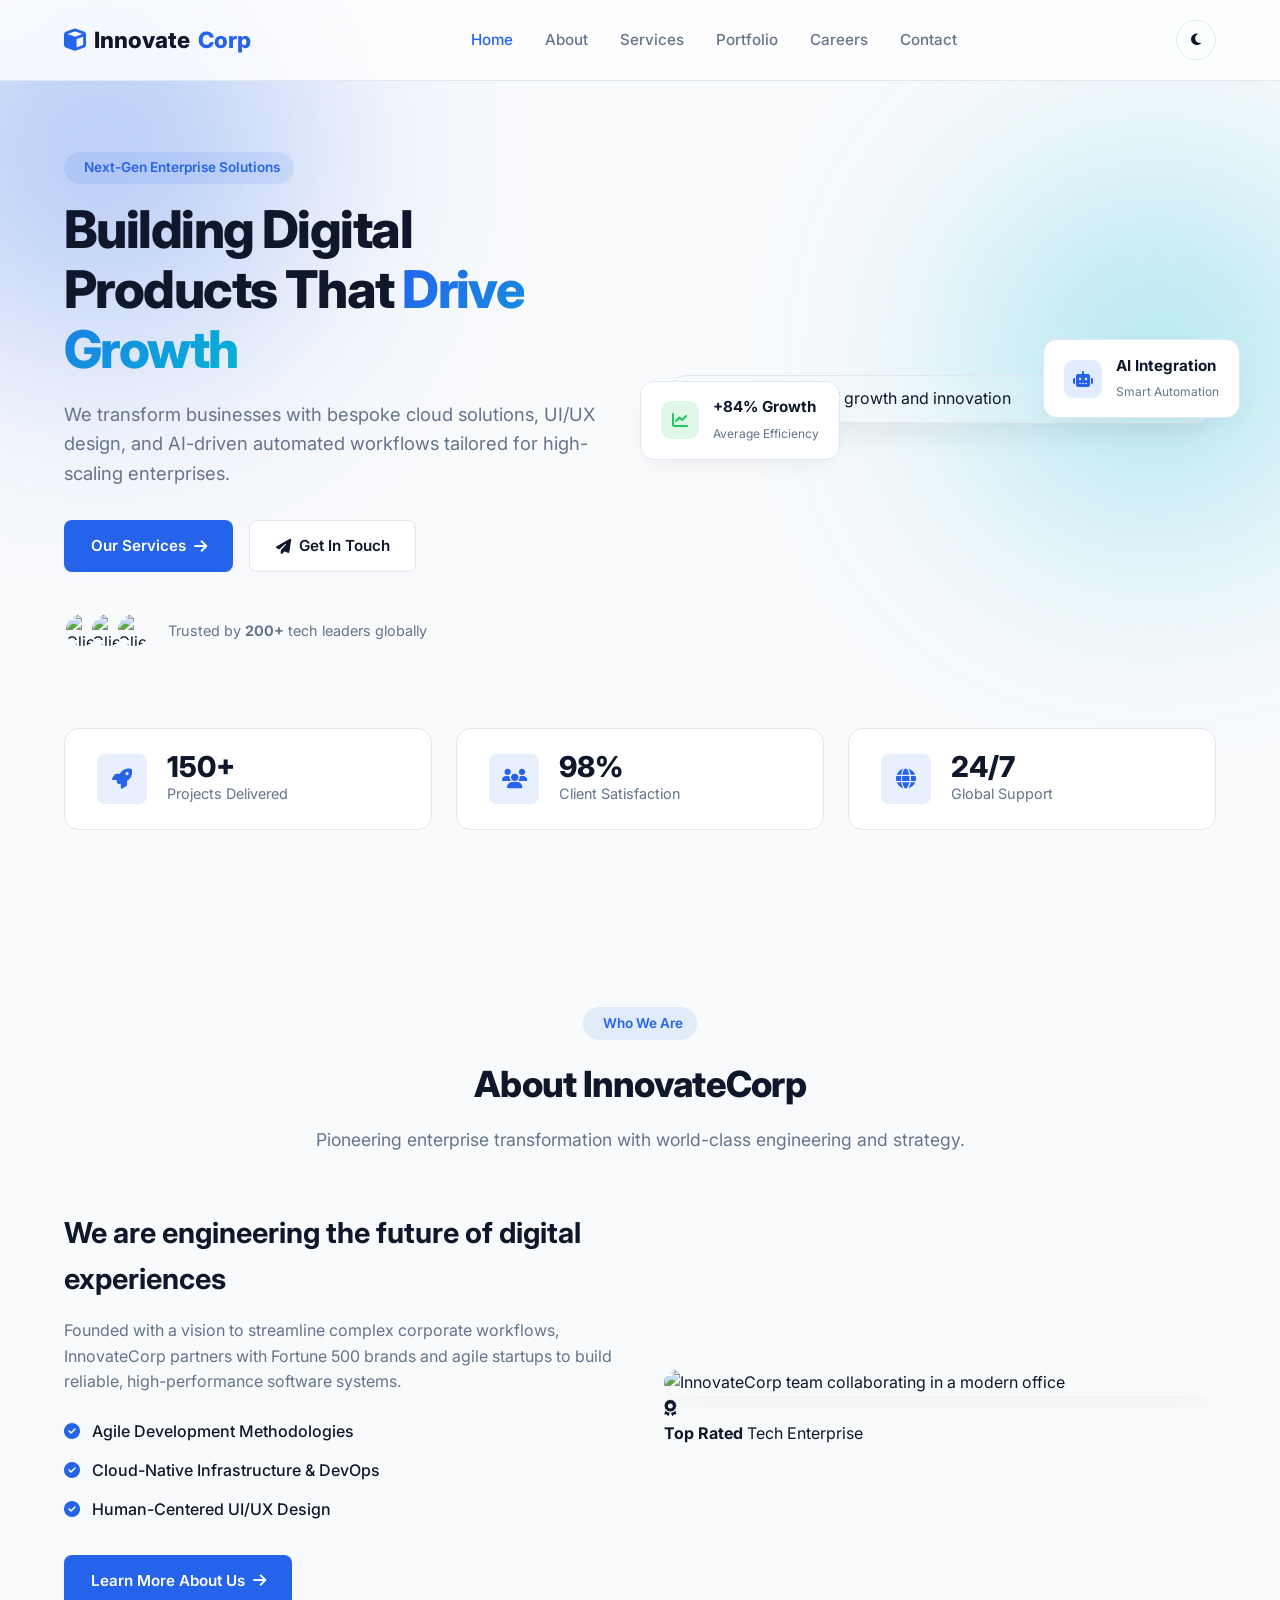
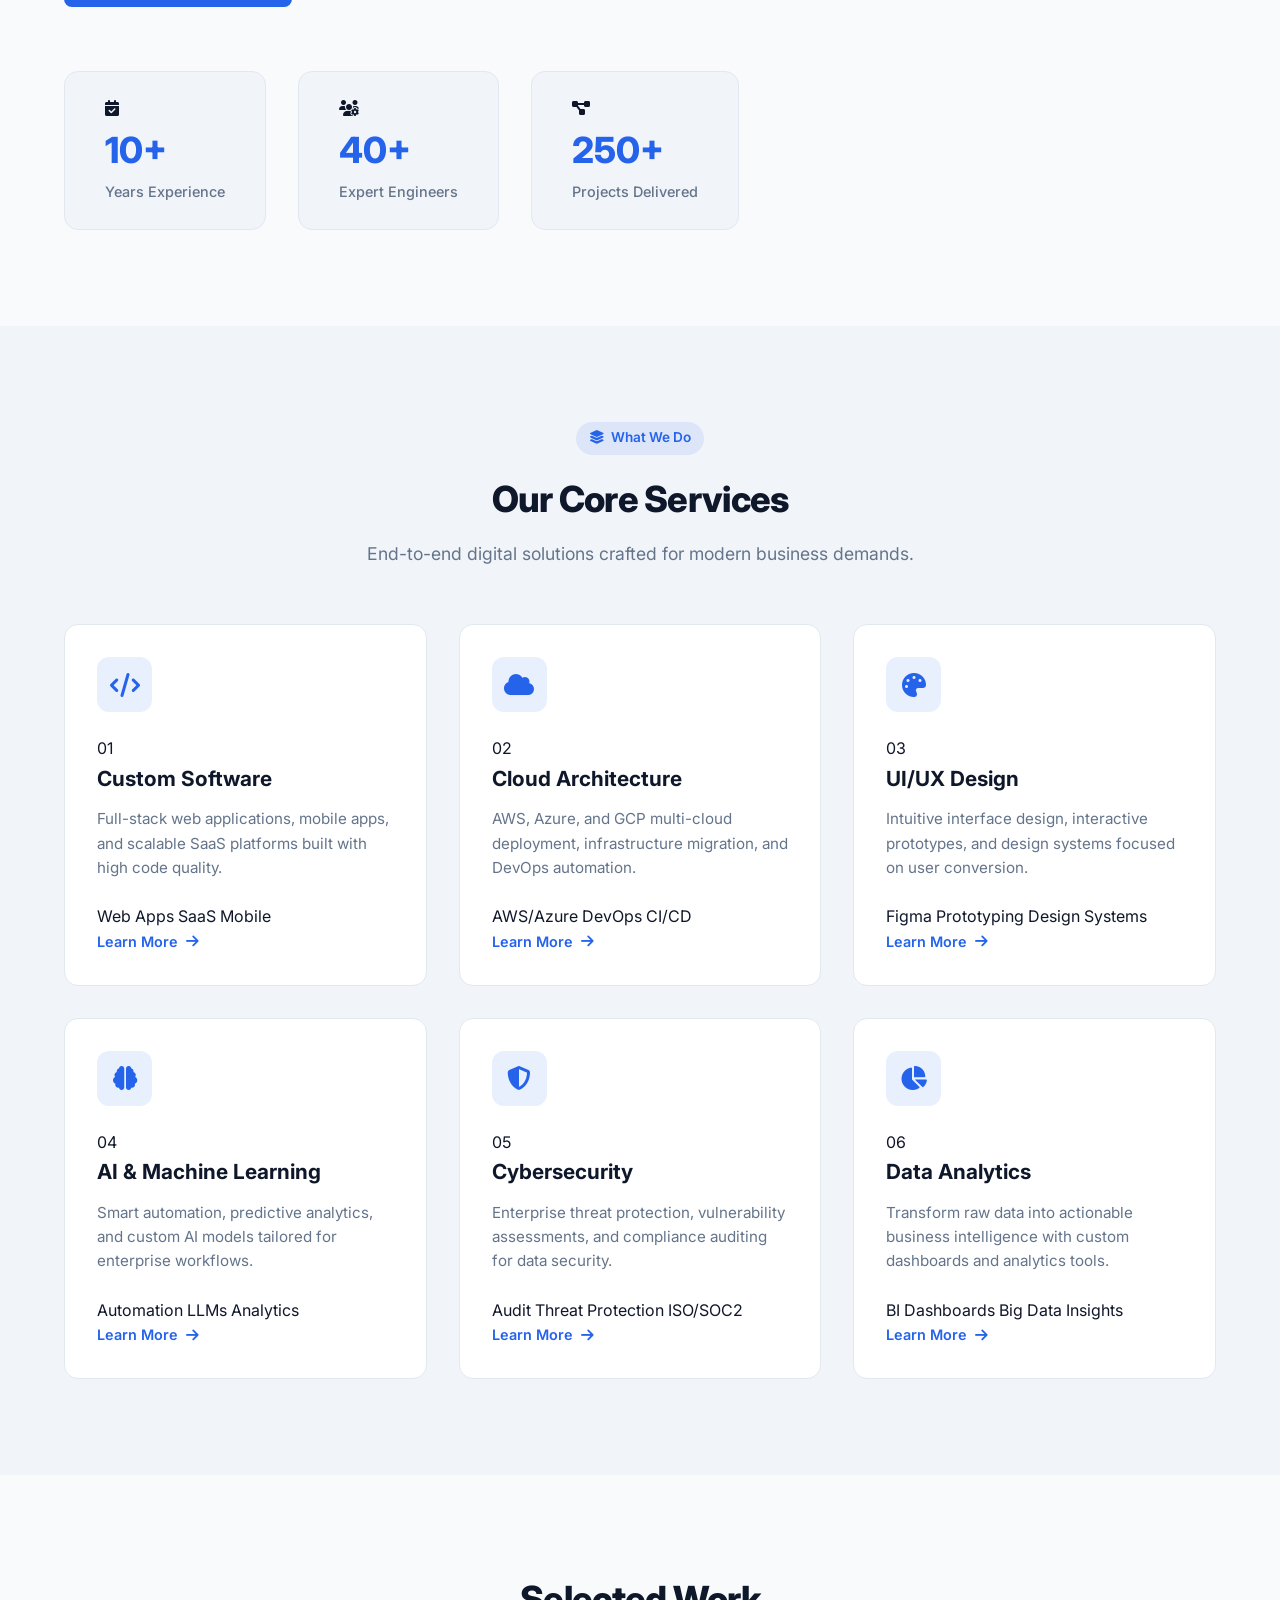
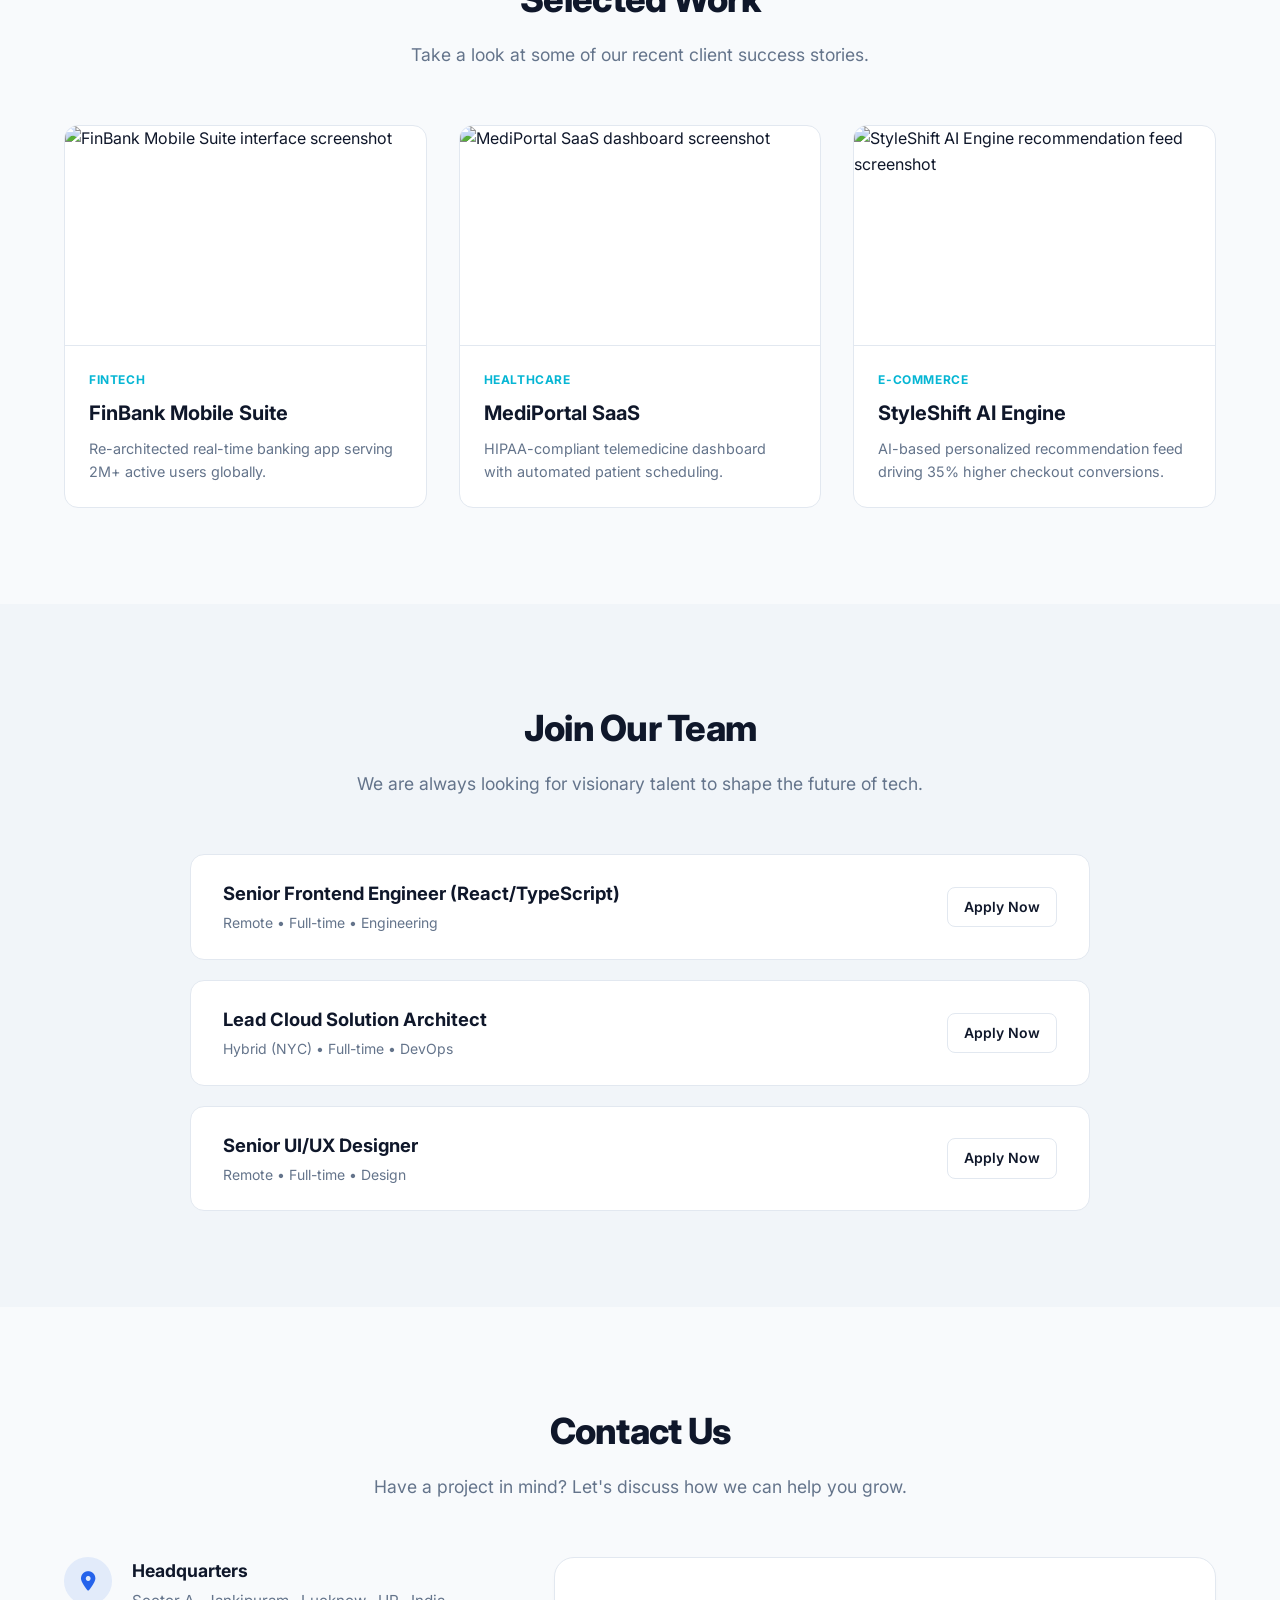
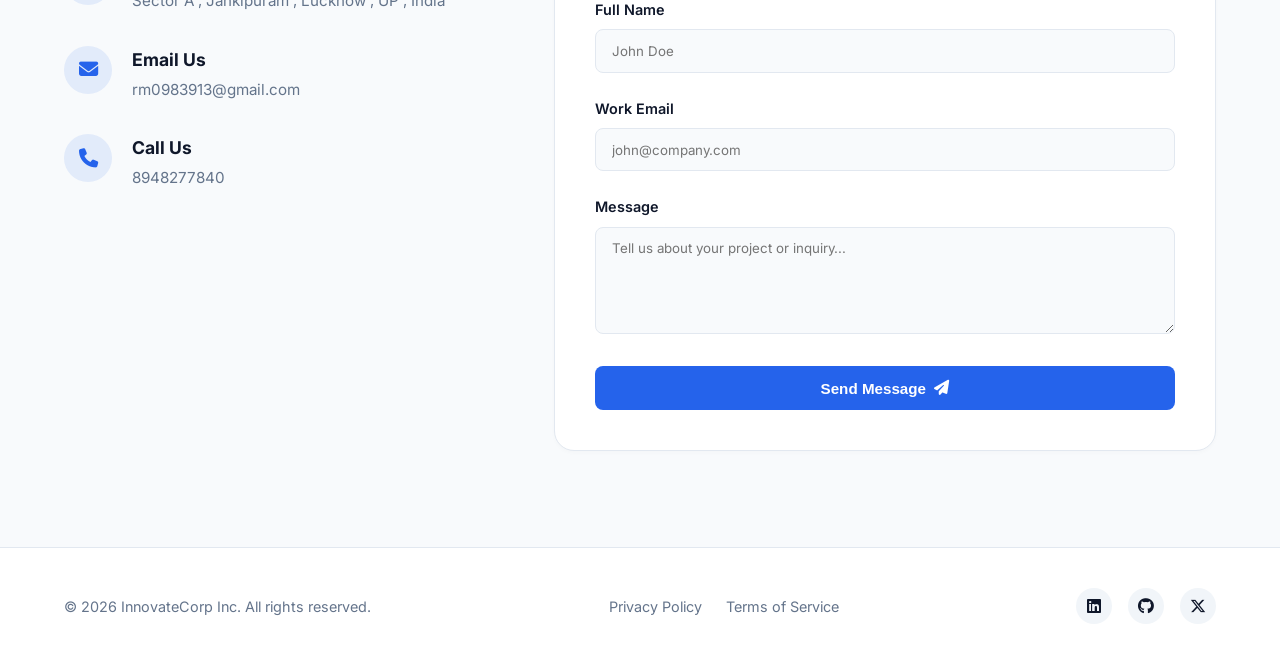
==== index.html @ ab4616d0 "Add files via upload" ====
<!DOCTYPE html>
<html lang="en" data-theme="light">
<head>
    <meta charset="UTF-8">
    <meta name="viewport" content="width=device-width, initial-scale=1.0">
    <meta name="description" content="InnovateCorp - Next-generation corporate solutions delivering cutting-edge software, design, and enterprise cloud solutions.">
    <meta name="keywords" content="Corporate Website, Software Solutions, Portfolio, Modern UI, Cloud Services">
    <meta name="author" content="InnovateCorp">
    <title>InnovateCorp | Next-Gen Enterprise Solutions</title>

    <!-- Google Fonts & FontAwesome -->
    <link rel="preconnect" href="https://fonts.googleapis.com">
    <link rel="preconnect" href="https://fonts.gstatic.com" crossorigin>
    <link href="https://fonts.googleapis.com/css2?family=Inter:wght@300;400;500;600;700;800&display=swap" rel="stylesheet">
    <link rel="stylesheet" href="https://cdnjs.cloudflare.com/ajax/libs/font-awesome/6.4.0/css/all.min.css">
    
    <link rel="stylesheet" href="styles.css">
</head>
<body>

    <!-- Header & Navigation -->
    <header class="navbar">
        <div class="container nav-container">
            <a href="#home" class="logo">
                <i class="fa-solid fa-cube logo-icon"></i> Innovate<span>Corp</span>
            </a>
            
            <nav class="nav-links" id="navLinks">
                <a href="#home" class="nav-link active">Home</a>
                <a href="#about" class="nav-link">About</a>
                <a href="#services" class="nav-link">Services</a>
                <a href="#portfolio" class="nav-link">Portfolio</a>
                <a href="#careers" class="nav-link">Careers</a>
                <a href="#contact" class="nav-link">Contact</a>
            </nav>

            <div class="nav-actions">
                <button class="theme-toggle" id="themeToggle" aria-label="Toggle theme">
                    <i class="fa-solid fa-moon"></i>
                </button>
                <button class="hamburger" id="hamburger" aria-label="Toggle navigation">
                    <i class="fa-solid fa-bars"></i>
                </button>
            </div>
        </div>
    </header>

    <main>
        <!-- Home / Hero Section -->
        <!-- Home / Hero Section -->
<section id="home" class="hero">
    <!-- Background Glow Elements -->
    <div class="hero-glow hero-glow-1"></div>
    <div class="hero-glow hero-glow-2"></div>

    <div class="container hero-container">
        <!-- Left Content Column -->
        <div class="hero-content fade-in">
            <div class="badge-wrapper">
                <span class="badge"><i class="fa-solid fa-sparkles"></i> Next-Gen Enterprise Solutions</span>
            </div>
            <h1>Building Digital Products That <span>Drive Growth</span></h1>
            <p>We transform businesses with bespoke cloud solutions, UI/UX design, and AI-driven automated workflows tailored for high-scaling enterprises.</p>
            
            <div class="hero-btns">
                <a href="#services" class="btn btn-primary">Our Services <i class="fa-solid fa-arrow-right"></i></a>
                <a href="#contact" class="btn btn-secondary"><i class="fa-solid fa-paper-plane"></i> Get In Touch</a>
            </div>

            <!-- Client Avatars Proof -->
            <div class="hero-trust-proof">
                <div class="avatar-group">
                    <img src="https://i.pravatar.cc/100?img=33" alt="Client Avatar">
                    <img src="https://i.pravatar.cc/100?img=12" alt="Client Avatar">
                    <img src="https://i.pravatar.cc/100?img=47" alt="Client Avatar">
                </div>
                <p>Trusted by <strong>200+</strong> tech leaders globally</p>
            </div>
        </div>

        <!-- Right Image Column with Floating Badges -->
        <div class="hero-image-container fade-in">
            <div class="hero-image-wrapper">
                <img src="https://img.magnific.com/free-photo/group-people-working-website-template_53876-25068.jpg?semt=ais_hybrid&w=740&q=80" alt="Digital illustration of growth and innovation" class="hero-main-image">
                
                <!-- Floating Badge 1 -->
                <div class="floating-card float-1">
                    <div class="floating-icon pulse-green">
                        <i class="fa-solid fa-chart-line"></i>
                    </div>
                    <div>
                        <strong>+84% Growth</strong>
                        <span>Average Efficiency</span>
                    </div>
                </div>

                <!-- Floating Badge 2 -->
                <div class="floating-card float-2">
                    <div class="floating-icon icon-blue">
                        <i class="fa-solid fa-robot"></i>
                    </div>
                    <div>
                        <strong>AI Integration</strong>
                        <span>Smart Automation</span>
                    </div>
                </div>
            </div>
        </div>

        <!-- Bottom Stats Grid -->
        <div class="hero-card-grid fade-in">
            <div class="hero-stat-card">
                <div class="stat-icon-wrapper">
                    <i class="fa-solid fa-rocket card-icon"></i>
                </div>
                <div>
                    <h3>150+</h3>
                    <p>Projects Delivered</p>
                </div>
            </div>
            <div class="hero-stat-card">
                <div class="stat-icon-wrapper">
                    <i class="fa-solid fa-users card-icon"></i>
                </div>
                <div>
                    <h3>98%</h3>
                    <p>Client Satisfaction</p>
                </div>
            </div>
            <div class="hero-stat-card">
                <div class="stat-icon-wrapper">
                    <i class="fa-solid fa-globe card-icon"></i>
                </div>
                <div>
                    <h3>24/7</h3>
                    <p>Global Support</p>
                </div>
            </div>
        </div>
    </div>
</section>

        <!-- About Section -->
<section id="about" class="about section-padding">
    <div class="container">
        <div class="section-title fade-in-up">
            <span class="badge"><i class="fa-solid fa-sparkles"></i> Who We Are</span>
            <h2>About InnovateCorp</h2>
            <p>Pioneering enterprise transformation with world-class engineering and strategy.</p>
        </div>
        
        <div class="about-grid">
            <!-- Left Text Content -->
            <div class="about-text">
                <h3>We are engineering the future of digital experiences</h3>
                <p>Founded with a vision to streamline complex corporate workflows, InnovateCorp partners with Fortune 500 brands and agile startups to build reliable, high-performance software systems.</p>
                
                <ul class="about-features">
                    <li>
                        <div class="feature-icon"><i class="fa-solid fa-circle-check"></i></div>
                        <span>Agile Development Methodologies</span>
                    </li>
                    <li>
                        <div class="feature-icon"><i class="fa-solid fa-circle-check"></i></div>
                        <span>Cloud-Native Infrastructure & DevOps</span>
                    </li>
                    <li>
                        <div class="feature-icon"><i class="fa-solid fa-circle-check"></i></div>
                        <span>Human-Centered UI/UX Design</span>
                    </li>
                </ul>

                <a href="#contact" class="btn btn-primary about-cta">Learn More About Us <i class="fa-solid fa-arrow-right"></i></a>
            </div>

            <!-- Right Visual Image Wrapper -->
            <div class="about-image-wrapper">
                <div class="about-img-frame">
                    <img src="https://images.stockcake.com/public/3/d/c/3dc13573-bfa9-4a6c-abf3-a90b62d71df4/tech-team-working-stockcake.jpg" alt="InnovateCorp team collaborating in a modern office" class="about-team-image">
                </div>
                
                <!-- Floating Experience Card Animation -->
                <div class="floating-badge pulse-anim">
                    <div class="badge-icon"><i class="fa-solid fa-award"></i></div>
                    <div class="badge-text">
                        <strong>Top Rated</strong>
                        <span>Tech Enterprise</span>
                    </div>
                </div>
            </div>

            <!-- Animated Stats Grid -->
            <div class="about-stats-grid">
                <div class="stat-box hover-lift">
                    <div class="stat-icon"><i class="fa-solid fa-calendar-check"></i></div>
                    <div class="stat-info">
                        <span class="stat-number">10+</span>
                        <span class="stat-label">Years Experience</span>
                    </div>
                </div>

                <div class="stat-box hover-lift">
                    <div class="stat-icon"><i class="fa-solid fa-users-gear"></i></div>
                    <div class="stat-info">
                        <span class="stat-number">40+</span>
                        <span class="stat-label">Expert Engineers</span>
                    </div>
                </div>

                <div class="stat-box hover-lift">
                    <div class="stat-icon"><i class="fa-solid fa-diagram-project"></i></div>
                    <div class="stat-info">
                        <span class="stat-number">250+</span>
                        <span class="stat-label">Projects Delivered</span>
                    </div>
                </div>
            </div>
        </div>
    </div>
</section>
        </section>

      <!-- Services Section -->
<section id="services" class="services section-padding alt-bg">
    <div class="container">
        <div class="section-title">
            <span class="badge"><i class="fa-solid fa-layer-group"></i> What We Do</span>
            <h2>Our Core Services</h2>
            <p>End-to-end digital solutions crafted for modern business demands.</p>
        </div>
        
        <div class="grid grid-3">
            <!-- Service 1 -->
            <div class="card service-card">
                <div class="service-card-top">
                    <div class="service-icon-wrapper">
                        <i class="fa-solid fa-code service-icon"></i>
                    </div>
                    <span class="service-number">01</span>
                </div>
                <h3>Custom Software</h3>
                <p>Full-stack web applications, mobile apps, and scalable SaaS platforms built with high code quality.</p>
                <div class="service-tags">
                    <span>Web Apps</span>
                    <span>SaaS</span>
                    <span>Mobile</span>
                </div>
                <a href="#contact" class="service-link">Learn More <i class="fa-solid fa-arrow-right"></i></a>
            </div>

            <!-- Service 2 -->
            <div class="card service-card">
                <div class="service-card-top">
                    <div class="service-icon-wrapper">
                        <i class="fa-solid fa-cloud service-icon"></i>
                    </div>
                    <span class="service-number">02</span>
                </div>
                <h3>Cloud Architecture</h3>
                <p>AWS, Azure, and GCP multi-cloud deployment, infrastructure migration, and DevOps automation.</p>
                <div class="service-tags">
                    <span>AWS/Azure</span>
                    <span>DevOps</span>
                    <span>CI/CD</span>
                </div>
                <a href="#contact" class="service-link">Learn More <i class="fa-solid fa-arrow-right"></i></a>
            </div>

            <!-- Service 3 -->
            <div class="card service-card">
                <div class="service-card-top">
                    <div class="service-icon-wrapper">
                        <i class="fa-solid fa-palette service-icon"></i>
                    </div>
                    <span class="service-number">03</span>
                </div>
                <h3>UI/UX Design</h3>
                <p>Intuitive interface design, interactive prototypes, and design systems focused on user conversion.</p>
                <div class="service-tags">
                    <span>Figma</span>
                    <span>Prototyping</span>
                    <span>Design Systems</span>
                </div>
                <a href="#contact" class="service-link">Learn More <i class="fa-solid fa-arrow-right"></i></a>
            </div>

            <!-- Service 4 -->
            <div class="card service-card">
                <div class="service-card-top">
                    <div class="service-icon-wrapper">
                        <i class="fa-solid fa-brain service-icon"></i>
                    </div>
                    <span class="service-number">04</span>
                </div>
                <h3>AI & Machine Learning</h3>
                <p>Smart automation, predictive analytics, and custom AI models tailored for enterprise workflows.</p>
                <div class="service-tags">
                    <span>Automation</span>
                    <span>LLMs</span>
                    <span>Analytics</span>
                </div>
                <a href="#contact" class="service-link">Learn More <i class="fa-solid fa-arrow-right"></i></a>
            </div>

            <!-- Service 5 -->
            <div class="card service-card">
                <div class="service-card-top">
                    <div class="service-icon-wrapper">
                        <i class="fa-solid fa-shield-halved service-icon"></i>
                    </div>
                    <span class="service-number">05</span>
                </div>
                <h3>Cybersecurity</h3>
                <p>Enterprise threat protection, vulnerability assessments, and compliance auditing for data security.</p>
                <div class="service-tags">
                    <span>Audit</span>
                    <span>Threat Protection</span>
                    <span>ISO/SOC2</span>
                </div>
                <a href="#contact" class="service-link">Learn More <i class="fa-solid fa-arrow-right"></i></a>
            </div>

            <!-- Service 6 -->
            <div class="card service-card">
                <div class="service-card-top">
                    <div class="service-icon-wrapper">
                        <i class="fa-solid fa-chart-pie service-icon"></i>
                    </div>
                    <span class="service-number">06</span>
                </div>
                <h3>Data Analytics</h3>
                <p>Transform raw data into actionable business intelligence with custom dashboards and analytics tools.</p>
                <div class="service-tags">
                    <span>BI Dashboards</span>
                    <span>Big Data</span>
                    <span>Insights</span>
                </div>
                <a href="#contact" class="service-link">Learn More <i class="fa-solid fa-arrow-right"></i></a>
            </div>
        </div>
    </div>
</section>
        <!-- Portfolio Section -->
        <section id="portfolio" class="portfolio section-padding">
            <div class="container">
                <div class="section-title">
                    <h2>Selected Work</h2>
                    <p>Take a look at some of our recent client success stories.</p>
                </div>
                <div class="grid grid-3">
                    <div class="card portfolio-card">
                        <!-- ADDED: Portfolio project image -->
                        <img src="https://images.ui8.net/uploads/row-single_1698398981650.jpg" alt="FinBank Mobile Suite interface screenshot" class="portfolio-image">
                        <div class="portfolio-tag">Fintech</div>
                        <h3>FinBank Mobile Suite</h3>
                        <p>Re-architected real-time banking app serving 2M+ active users globally.</p>
                    </div>

                    <div class="card portfolio-card">
                        <!-- ADDED: Portfolio project image -->
                        <img src="https://tailadmin.com/_next/image?url=https%3A%2F%2Fcdn.sanity.io%2Fimages%2Fhkc8ojqt%2Fproduction%2F517c7e169b2004c180bdd2be196c76e23a372bf5-1920x1080.png%3Ffit%3Dmax%26auto%3Dformat&w=3840&q=75" alt="MediPortal SaaS dashboard screenshot" class="portfolio-image">
                        <div class="portfolio-tag">Healthcare</div>
                        <h3>MediPortal SaaS</h3>
                        <p>HIPAA-compliant telemedicine dashboard with automated patient scheduling.</p>
                    </div>

                    <div class="card portfolio-card">
                        <!-- ADDED: Portfolio project image -->
                        <img src="https://encrypted-tbn0.gstatic.com/images?q=tbn:ANd9GcSZScv9dgsmCRnULsBtJNWe0FTuxKz6HNwvLb4nR-hiiDdM_o4y3oCOM_k7&s=10" alt="StyleShift AI Engine recommendation feed screenshot" class="portfolio-image">
                        <div class="portfolio-tag">E-Commerce</div>
                        <h3>StyleShift AI Engine</h3>
                        <p>AI-based personalized recommendation feed driving 35% higher checkout conversions.</p>
                    </div>
                </div>
            </div>
        </section>

        <!-- Careers Section -->
        <section id="careers" class="careers section-padding alt-bg">
            <div class="container">
                <div class="section-title">
                    <h2>Join Our Team</h2>
                    <p>We are always looking for visionary talent to shape the future of tech.</p>
                </div>
                <div class="job-list">
                    <div class="job-card">
                        <div>
                            <h3>Senior Frontend Engineer (React/TypeScript)</h3>
                            <p class="job-meta">Remote • Full-time • Engineering</p>
                        </div>
                        <a href="#contact" class="btn btn-secondary btn-sm">Apply Now</a>
                    </div>
                    <div class="job-card">
                        <div>
                            <h3>Lead Cloud Solution Architect</h3>
                            <p class="job-meta">Hybrid (NYC) • Full-time • DevOps</p>
                        </div>
                        <a href="#contact" class="btn btn-secondary btn-sm">Apply Now</a>
                    </div>
                    <div class="job-card">
                        <div>
                            <h3>Senior UI/UX Designer</h3>
                            <p class="job-meta">Remote • Full-time • Design</p>
                        </div>
                        <a href="#contact" class="btn btn-secondary btn-sm">Apply Now</a>
                    </div>
                </div>
            </div>
        </section>

        <!-- Contact Section -->
        <section id="contact" class="contact section-padding">
            <div class="container">
                <div class="section-title">
                    <h2>Contact Us</h2>
                    <p>Have a project in mind? Let's discuss how we can help you grow.</p>
                </div>
                <div class="contact-grid">
                    <div class="contact-info">
                        <div class="info-item">
                            <i class="fa-solid fa-location-dot info-icon"></i>
                            <div>
                                <h4>Headquarters</h4>
                                <p>Sector A , Jankipuram , Lucknow , UP , India</p>
                            </div>
                        </div>
                        <div class="info-item">
                            <i class="fa-solid fa-envelope info-icon"></i>
                            <div>
                                <h4>Email Us</h4>
                                <p>rm0983913@gmail.com</p>
                            </div>
                        </div>
                        <div class="info-item">
                            <i class="fa-solid fa-phone info-icon"></i>
                            <div>
                                <h4>Call Us</h4>
                                <p>8948277840</p>
                            </div>
                        </div>
                    </div>

                    <form class="contact-form" id="contactForm">
                        <div class="form-group">
                            <label for="name">Full Name</label>
                            <input type="text" id="name" required placeholder="John Doe">
                        </div>
                        <div class="form-group">
                            <label for="email">Work Email</label>
                            <input type="email" id="email" required placeholder="john@company.com">
                        </div>
                        <div class="form-group">
                            <label for="message">Message</label>
                            <textarea id="message" rows="5" required placeholder="Tell us about your project or inquiry..."></textarea>
                        </div>
                        <button type="submit" class="btn btn-primary full-width">Send Message <i class="fa-solid fa-paper-plane"></i></button>
                        <div class="form-status" id="formStatus"></div>
                    </form>
                </div>
            </div>
        </section>
    </main>

    <!-- Footer -->
    <footer class="footer">
        <div class="container footer-content">
            <p>&copy; 2026 InnovateCorp Inc. All rights reserved.</p>
            <div class="footer-links">
                <a href="#">Privacy Policy</a>
                <a href="#">Terms of Service</a>
            </div>
            <div class="social-links">
                <a href="#" aria-label="LinkedIn"><i class="fa-brands fa-linkedin"></i></a>
                <a href="#" aria-label="GitHub"><i class="fa-brands fa-github"></i></a>
                <a href="#" aria-label="Twitter"><i class="fa-brands fa-x-twitter"></i></a>
            </div>
        </div>
    </footer>

    <script src="script.js"></script>
</body>
</html>
---- styles.css ----
/* ==========================================================================
   1. GLOBAL VARIABLES & THEMING
   ========================================================================== */
:root {
    /* Color Palette (Light Theme) */
    --primary-color: #2563eb;
    --primary-hover: #1d4ed8;
    --accent-color: #06b6d4;
    --bg-primary: #f8fafc;
    --bg-secondary: #ffffff;
    --bg-card: #ffffff;
    --text-main: #0f172a;
    --text-muted: #64748b;
    --border-color: #e2e8f0;
    --alt-bg-color: #f1f5f9;

    /* Design System Tokens */
    --radius-sm: 8px;
    --radius-md: 14px;
    --radius-lg: 20px;
    --shadow-sm: 0 2px 4px rgba(0,0,0,0.02);
    --shadow-md: 0 10px 25px -5px rgba(0, 0, 0, 0.05);
    --shadow-lg: 0 20px 30px -10px rgba(0, 0, 0, 0.08);
    --transition: all 0.3s cubic-bezier(0.4, 0, 0.2, 1);
    --container-max: 1200px;
}

/* Dark Theme Variables Override */
[data-theme="dark"] {
    --bg-primary: #0b0f19;
    --bg-secondary: #111827;
    --bg-card: #1f2937;
    --text-main: #f9fafb;
    --text-muted: #9ca3af;
    --border-color: #374151;
    --alt-bg-color: #111827;
}

/* ==========================================================================
   2. RESET & BASE STYLES
   ========================================================================== */
* {
    margin: 0;
    padding: 0;
    box-sizing: border-box;
}

html {
    scroll-behavior: smooth;
    font-size: 16px;
}

body {
    font-family: 'Inter', system-ui, -apple-system, sans-serif;
    background-color: var(--bg-primary);
    color: var(--text-main);
    line-height: 1.6;
    transition: background-color 0.3s ease, color 0.3s ease;
}

a {
    text-decoration: none;
    color: inherit;
}

ul {
    list-style: none;
}

img {
    max-width: 100%;
    height: auto;
    display: block;
}

.container {
    width: 90%;
    max-width: var(--container-max);
    margin: 0 auto;
}

.section-padding {
    padding: 6rem 0;
}

.alt-bg {
    background-color: var(--alt-bg-color);
}

/* Typography & Section Titles */
.section-title {
    text-align: center;
    max-width: 650px;
    margin: 0 auto 3.5rem auto;
}

.section-title h2 {
    font-size: 2.25rem;
    font-weight: 800;
    margin-bottom: 0.75rem;
    letter-spacing: -0.02em;
}

.section-title p {
    color: var(--text-muted);
    font-size: 1.1rem;
}

.badge {
    display: inline-flex;
    align-items: center;
    gap: 0.4rem;
    background: rgba(37, 99, 235, 0.1);
    color: var(--primary-color);
    padding: 0.35rem 0.85rem;
    border-radius: 50px;
    font-size: 0.85rem;
    font-weight: 600;
    margin-bottom: 1rem;
}

/* Buttons System */
.btn {
    display: inline-flex;
    align-items: center;
    justify-content: center;
    gap: 0.5rem;
    padding: 0.8rem 1.6rem;
    border-radius: var(--radius-sm);
    font-weight: 600;
    font-size: 0.95rem;
    cursor: pointer;
    border: 1px solid transparent;
    transition: var(--transition);
}

.btn-primary {
    background-color: var(--primary-color);
    color: #ffffff;
}

.btn-primary:hover {
    background-color: var(--primary-hover);
    transform: translateY(-2px);
    box-shadow: 0 8px 20px rgba(37, 99, 235, 0.25);
}

.btn-secondary {
    background-color: var(--bg-card);
    color: var(--text-main);
    border-color: var(--border-color);
}

.btn-secondary:hover {
    border-color: var(--primary-color);
    color: var(--primary-color);
    transform: translateY(-2px);
}

.btn-sm {
    padding: 0.5rem 1rem;
    font-size: 0.875rem;
}

.full-width {
    width: 100%;
}

/* Grid Framework */
.grid {
    display: grid;
    gap: 2rem;
}

.grid-3 {
    grid-template-columns: repeat(auto-fit, minmax(320px, 1fr));
}

/* Card General Styling */
.card {
    background: var(--bg-card);
    border-radius: var(--radius-md);
    border: 1px solid var(--border-color);
    padding: 2rem;
    transition: var(--transition);
}

/* ==========================================================================
   3. NAVIGATION BAR
   ========================================================================== */
.navbar {
    position: fixed;
    top: 0;
    left: 0;
    width: 100%;
    z-index: 1000;
    background: rgba(255, 255, 255, 0.8);
    backdrop-filter: blur(12px);
    border-bottom: 1px solid var(--border-color);
    transition: var(--transition);
}

[data-theme="dark"] .navbar {
    background: rgba(11, 15, 25, 0.8);
}

.nav-container {
    display: flex;
    align-items: center;
    justify-content: space-between;
    height: 80px;
}

.logo {
    font-size: 1.4rem;
    font-weight: 800;
    color: var(--text-main);
    display: flex;
    align-items: center;
    gap: 0.5rem;
}

.logo-icon {
    color: var(--primary-color);
}

.logo span {
    color: var(--primary-color);
}

.nav-links {
    display: flex;
    gap: 2rem;
}

.nav-link {
    font-weight: 500;
    color: var(--text-muted);
    font-size: 0.95rem;
    transition: var(--transition);
}

.nav-link:hover, .nav-link.active {
    color: var(--primary-color);
}

.nav-actions {
    display: flex;
    align-items: center;
    gap: 1rem;
}

.theme-toggle, .hamburger {
    background: none;
    border: 1px solid var(--border-color);
    color: var(--text-main);
    width: 40px;
    height: 40px;
    border-radius: 50%;
    cursor: pointer;
    display: flex;
    align-items: center;
    justify-content: center;
    transition: var(--transition);
}

.theme-toggle:hover, .hamburger:hover {
    background-color: var(--alt-bg-color);
    color: var(--primary-color);
}

.hamburger {
    display: none;
}

/* ==========================================================================
   4. HERO SECTION
   ========================================================================== */
.hero {
    position: relative;
    padding-top: 150px;
    padding-bottom: 5rem;
    overflow: hidden;
}

.hero-glow {
    position: absolute;
    border-radius: 50%;
    filter: blur(120px);
    z-index: 0;
    pointer-events: none;
    opacity: 0.35;
}

.hero-glow-1 {
    width: 400px;
    height: 400px;
    background: var(--primary-color);
    top: -50px;
    left: -100px;
}

.hero-glow-2 {
    width: 350px;
    height: 350px;
    background: var(--accent-color);
    top: 20%;
    right: -50px;
}

.hero-container {
    display: grid;
    grid-template-columns: 1fr 1fr;
    gap: 3rem;
    align-items: center;
    position: relative;
    z-index: 1;
}

.hero-content h1 {
    font-size: 3.25rem;
    font-weight: 800;
    line-height: 1.15;
    margin-bottom: 1.25rem;
    letter-spacing: -0.03em;
}

.hero-content h1 span {
    background: linear-gradient(135deg, var(--primary-color), var(--accent-color));
    -webkit-background-clip: text;
    -webkit-text-fill-color: transparent;
}

.hero-content p {
    font-size: 1.15rem;
    color: var(--text-muted);
    margin-bottom: 2rem;
}

.hero-btns {
    display: flex;
    gap: 1rem;
    margin-bottom: 2.5rem;
}

.hero-trust-proof {
    display: flex;
    align-items: center;
    gap: 1rem;
}

.avatar-group {
    display: flex;
}

.avatar-group img {
    width: 36px;
    height: 36px;
    border-radius: 50%;
    border: 2px solid var(--bg-primary);
    margin-left: -10px;
}

.avatar-group img:first-child { margin-left: 0; }

.hero-trust-proof p {
    margin: 0;
    font-size: 0.9rem;
    color: var(--text-muted);
}

.hero-image-wrapper {
    position: relative;
    padding: 10px;
    background: rgba(255, 255, 255, 0.1);
    backdrop-filter: blur(10px);
    border: 1px solid var(--border-color);
    border-radius: calc(var(--radius-lg) + 10px);
    box-shadow: var(--shadow-lg);
}

.hero-main-image {
    width: 100%;
    border-radius: var(--radius-lg);
    object-fit: cover;
}

/* Floating Cards Overlay */
.floating-card {
    position: absolute;
    background: var(--bg-card);
    padding: 0.85rem 1.25rem;
    border-radius: var(--radius-md);
    border: 1px solid var(--border-color);
    box-shadow: var(--shadow-md);
    display: flex;
    align-items: center;
    gap: 0.85rem;
    animation: floatAnim 4s ease-in-out infinite;
    z-index: 2;
}

.floating-card strong { display: block; font-size: 0.95rem; }
.floating-card span { font-size: 0.75rem; color: var(--text-muted); }

.floating-icon {
    width: 38px;
    height: 38px;
    border-radius: 10px;
    display: flex;
    align-items: center;
    justify-content: center;
}

.pulse-green { background: rgba(34, 197, 94, 0.15); color: #22c55e; }
.icon-blue { background: rgba(59, 130, 246, 0.15); color: var(--primary-color); }

.float-1 { top: 10%; left: -25px; }
.float-2 { bottom: 8%; right: -25px; animation-delay: 2s; }

@keyframes floatAnim {
    0%, 100% { transform: translateY(0); }
    50% { transform: translateY(-8px); }
}

/* Hero Stats Grid Below */
.hero-card-grid {
    grid-column: 1 / -1;
    display: grid;
    grid-template-columns: repeat(3, 1fr);
    gap: 1.5rem;
    margin-top: 2rem;
}

.hero-stat-card {
    background: var(--bg-card);
    padding: 1.5rem 2rem;
    border-radius: var(--radius-md);
    border: 1px solid var(--border-color);
    display: flex;
    align-items: center;
    gap: 1.25rem;
    transition: var(--transition);
}

.hero-stat-card:hover {
    transform: translateY(-5px);
    border-color: var(--primary-color);
}

.stat-icon-wrapper {
    width: 50px;
    height: 50px;
    border-radius: var(--radius-sm);
    background: rgba(37, 99, 235, 0.1);
    display: flex;
    align-items: center;
    justify-content: center;
    font-size: 1.25rem;
    color: var(--primary-color);
}

.hero-stat-card h3 { font-size: 1.8rem; font-weight: 800; line-height: 1; }
.hero-stat-card p { color: var(--text-muted); font-size: 0.9rem; margin: 0; }

/* ==========================================================================
   5. ABOUT SECTION
   ========================================================================== */
.about-grid {
    display: grid;
    grid-template-columns: 1fr 1fr;
    gap: 3rem;
    align-items: center;
}

.about-text h3 {
    font-size: 1.8rem;
    font-weight: 700;
    margin-bottom: 1rem;
}

.about-text p {
    color: var(--text-muted);
    margin-bottom: 1.5rem;
}

.about-features {
    display: flex;
    flex-direction: column;
    gap: 0.85rem;
    margin-bottom: 2rem;
}

.about-features li {
    display: flex;
    align-items: center;
    gap: 0.75rem;
    font-weight: 500;
}

.about-features i { color: var(--primary-color); }

.about-team-image {
    width: 100%;
    border-radius: var(--radius-md);
    box-shadow: var(--shadow-md);
}

.about-stats-grid {
    grid-column: 1 / -1;
    display: flex;
    gap: 2rem;
    margin-top: 1rem;
}

.stat-box {
    background: var(--alt-bg-color);
    padding: 1.5rem 2.5rem;
    border-radius: var(--radius-md);
    border: 1px solid var(--border-color);
}

.stat-number {
    display: block;
    font-size: 2.25rem;
    font-weight: 800;
    color: var(--primary-color);
}

.stat-label {
    font-size: 0.9rem;
    color: var(--text-muted);
    font-weight: 500;
}

/* ==========================================================================
   6. SERVICES SECTION
   ========================================================================== */
.service-card {
    display: flex;
    flex-direction: column;
    position: relative;
    overflow: hidden;
}

.service-card:hover {
    transform: translateY(-8px);
    box-shadow: var(--shadow-lg);
    border-color: var(--primary-color);
}

.service-icon-wrapper {
    width: 55px;
    height: 55px;
    background: rgba(37, 99, 235, 0.1);
    border-radius: 12px;
    display: flex;
    align-items: center;
    justify-content: center;
    margin-bottom: 1.5rem;
}

.service-icon {
    font-size: 1.5rem;
    color: var(--primary-color);
}

.service-card h3 {
    font-size: 1.3rem;
    margin-bottom: 0.75rem;
}

.service-card p {
    color: var(--text-muted);
    font-size: 0.95rem;
    margin-bottom: 1.5rem;
    flex-grow: 1;
}

.service-link {
    display: inline-flex;
    align-items: center;
    gap: 0.5rem;
    font-weight: 600;
    color: var(--primary-color);
    font-size: 0.9rem;
}

.service-link i { transition: transform 0.2s ease; }
.service-card:hover .service-link i { transform: translateX(5px); }

/* ==========================================================================
   7. PORTFOLIO SECTION
   ========================================================================== */
.portfolio-card {
    padding: 0;
    overflow: hidden;
}

.portfolio-card:hover {
    transform: translateY(-6px);
    box-shadow: var(--shadow-lg);
}

.portfolio-image {
    width: 100%;
    height: 220px;
    object-fit: cover;
    border-bottom: 1px solid var(--border-color);
}

.portfolio-tag {
    display: inline-block;
    margin: 1.5rem 1.5rem 0.5rem 1.5rem;
    font-size: 0.75rem;
    text-transform: uppercase;
    letter-spacing: 0.05em;
    font-weight: 700;
    color: var(--accent-color);
}

.portfolio-card h3 {
    padding: 0 1.5rem;
    font-size: 1.25rem;
    margin-bottom: 0.5rem;
}

.portfolio-card p {
    padding: 0 1.5rem 1.5rem 1.5rem;
    color: var(--text-muted);
    font-size: 0.9rem;
}

/* ==========================================================================
   8. CAREERS SECTION
   ========================================================================== */
.job-list {
    display: flex;
    flex-direction: column;
    gap: 1.25rem;
    max-width: 900px;
    margin: 0 auto;
}

.job-card {
    background-color: var(--bg-card);
    padding: 1.5rem 2rem;
    border-radius: var(--radius-md);
    border: 1px solid var(--border-color);
    display: flex;
    justify-content: space-between;
    align-items: center;
    transition: var(--transition);
}

.job-card:hover {
    border-color: var(--primary-color);
    box-shadow: var(--shadow-md);
    transform: translateX(4px);
}

.job-card h3 {
    font-size: 1.15rem;
    margin-bottom: 0.25rem;
}

.job-meta {
    color: var(--text-muted);
    font-size: 0.875rem;
}

/* ==========================================================================
   9. CONTACT SECTION
   ========================================================================== */
.contact-grid {
    display: grid;
    grid-template-columns: 1fr 1.5fr;
    gap: 3rem;
}

.contact-info {
    display: flex;
    flex-direction: column;
    gap: 2rem;
}

.info-item {
    display: flex;
    align-items: flex-start;
    gap: 1.25rem;
}

.info-icon {
    width: 48px;
    height: 48px;
    border-radius: 50%;
    background: rgba(37, 99, 235, 0.1);
    color: var(--primary-color);
    display: flex;
    align-items: center;
    justify-content: center;
    font-size: 1.2rem;
    flex-shrink: 0;
}

.info-item h4 {
    font-size: 1.1rem;
    margin-bottom: 0.25rem;
}

.info-item p {
    color: var(--text-muted);
    font-size: 0.95rem;
}

.contact-form {
    background: var(--bg-card);
    padding: 2.5rem;
    border-radius: var(--radius-lg);
    border: 1px solid var(--border-color);
    box-shadow: var(--shadow-sm);
}

.form-group {
    margin-bottom: 1.5rem;
}

.form-group label {
    display: block;
    font-weight: 600;
    font-size: 0.9rem;
    margin-bottom: 0.5rem;
}

.form-group input,
.form-group textarea {
    width: 100%;
    padding: 0.8rem 1rem;
    border-radius: var(--radius-sm);
    border: 1px solid var(--border-color);
    background: var(--bg-primary);
    color: var(--text-main);
    font-family: inherit;
    outline: none;
    transition: var(--transition);
}

.form-group input:focus,
.form-group textarea:focus {
    border-color: var(--primary-color);
    box-shadow: 0 0 0 3px rgba(37, 99, 235, 0.15);
}

/* ==========================================================================
   10. FOOTER
   ========================================================================== */
.footer {
    background: var(--bg-secondary);
    border-top: 1px solid var(--border-color);
    padding: 2.5rem 0;
}

.footer-content {
    display: flex;
    justify-content: space-between;
    align-items: center;
    flex-wrap: wrap;
    gap: 1.5rem;
}

.footer p { color: var(--text-muted); font-size: 0.9rem; }

.footer-links {
    display: flex;
    gap: 1.5rem;
}

.footer-links a {
    color: var(--text-muted);
    font-size: 0.9rem;
    transition: var(--transition);
}

.footer-links a:hover { color: var(--primary-color); }

.social-links {
    display: flex;
    gap: 1rem;
}

.social-links a {
    width: 36px;
    height: 36px;
    border-radius: 50%;
    background: var(--alt-bg-color);
    color: var(--text-main);
    display: flex;
    align-items: center;
    justify-content: center;
    transition: var(--transition);
}

.social-links a:hover {
    background: var(--primary-color);
    color: #ffffff;
}

/* ==========================================================================
   11. RESPONSIVE MEDIA QUERIES
   ========================================================================== */
@media (max-width: 992px) {
    .hero-container,
    .about-grid,
    .contact-grid {
        grid-template-columns: 1fr;
    }

    .floating-card { display: none; }

    .hero-content {
        text-align: center;
    }

    .hero-content p {
        margin-left: auto;
        margin-right: auto;
    }

    .hero-btns, .hero-trust-proof {
        justify-content: center;
    }

    .hamburger { display: flex; }

    .nav-links {
        position: fixed;
        top: 80px;
        left: -100%;
        width: 100%;
        height: calc(100vh - 80px);
        background: var(--bg-card);
        flex-direction: column;
        align-items: center;
        padding-top: 3rem;
        transition: left 0.3s ease;
        border-top: 1px solid var(--border-color);
    }

    .nav-links.active { left: 0; }
}

@media (max-width: 768px) {
    .hero-content h1 { font-size: 2.25rem; }
    .hero-card-grid { grid-template-columns: 1fr; }
    
    .job-card {
        flex-direction: column;
        align-items: flex-start;
        gap: 1rem;
    }

    .job-card .btn {
        width: 100%;
    }

    .footer-content {
        flex-direction: column;
        text-align: center;
    }
}
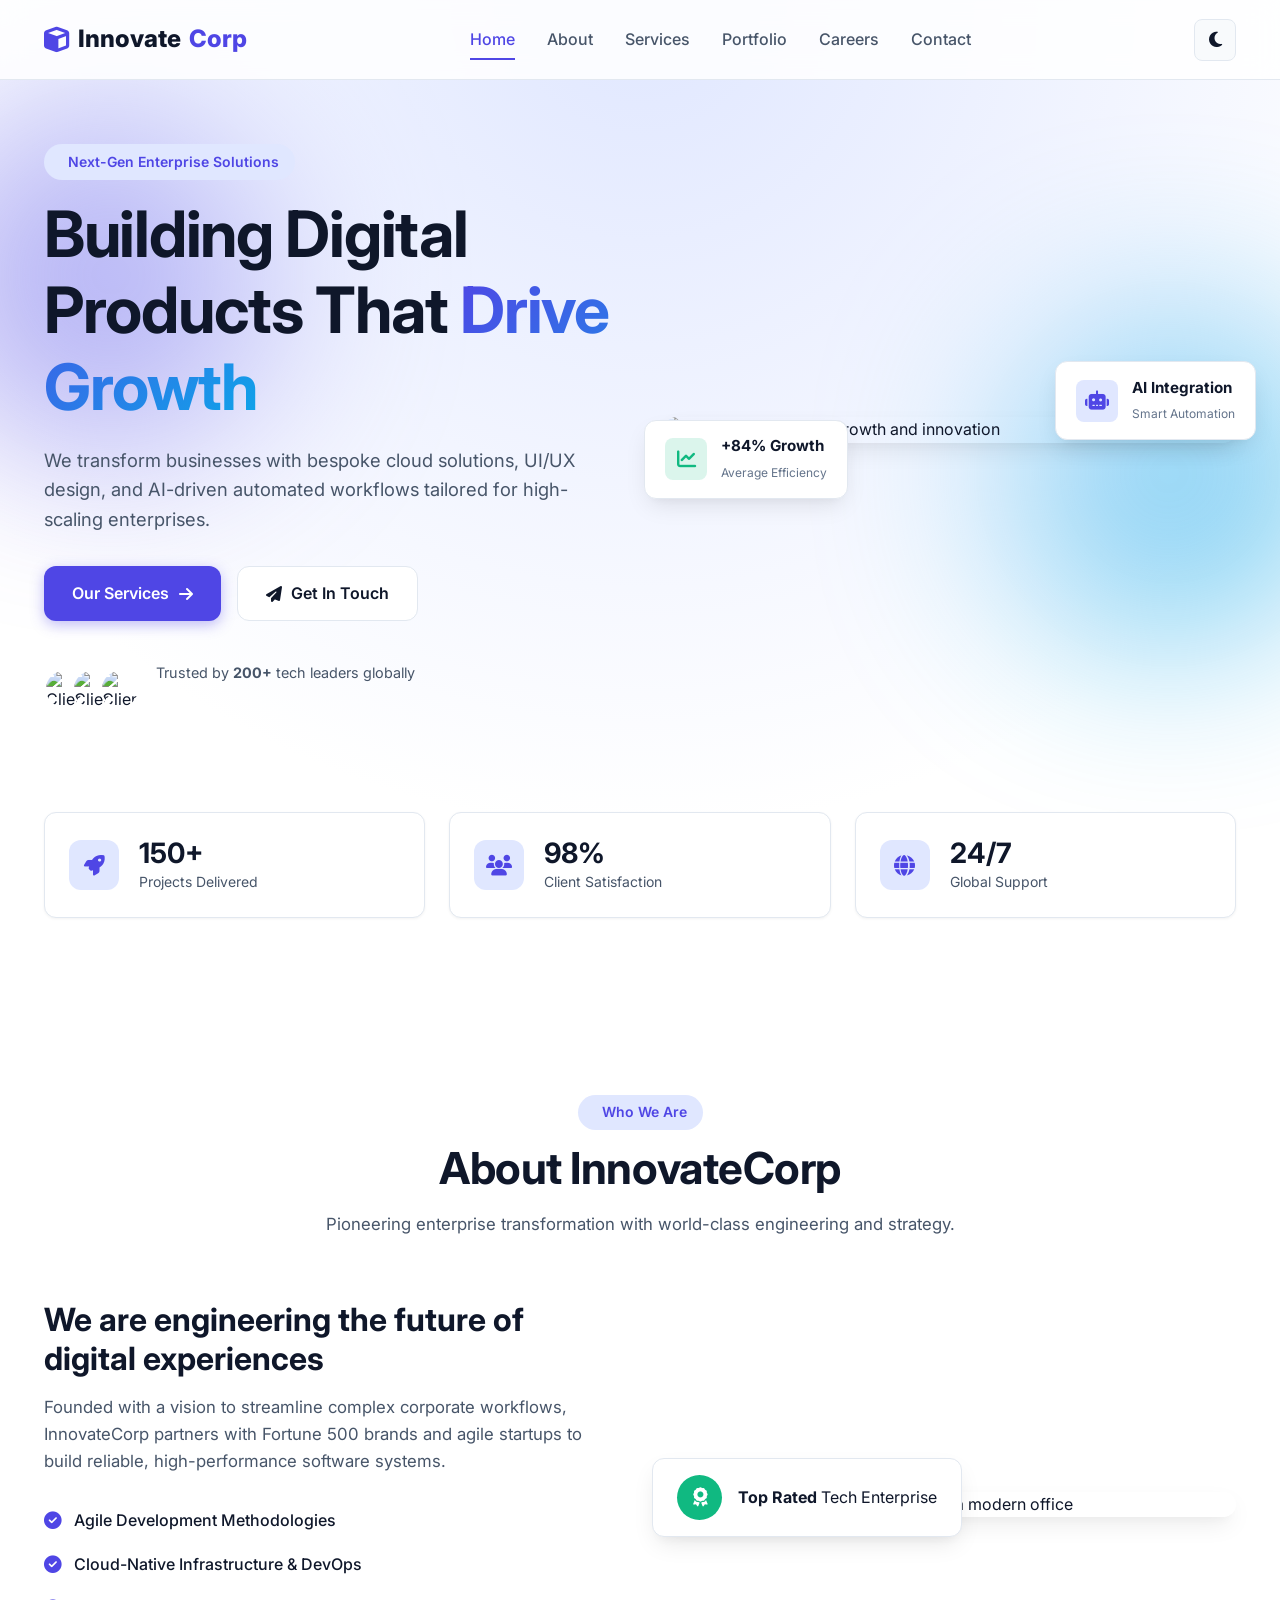
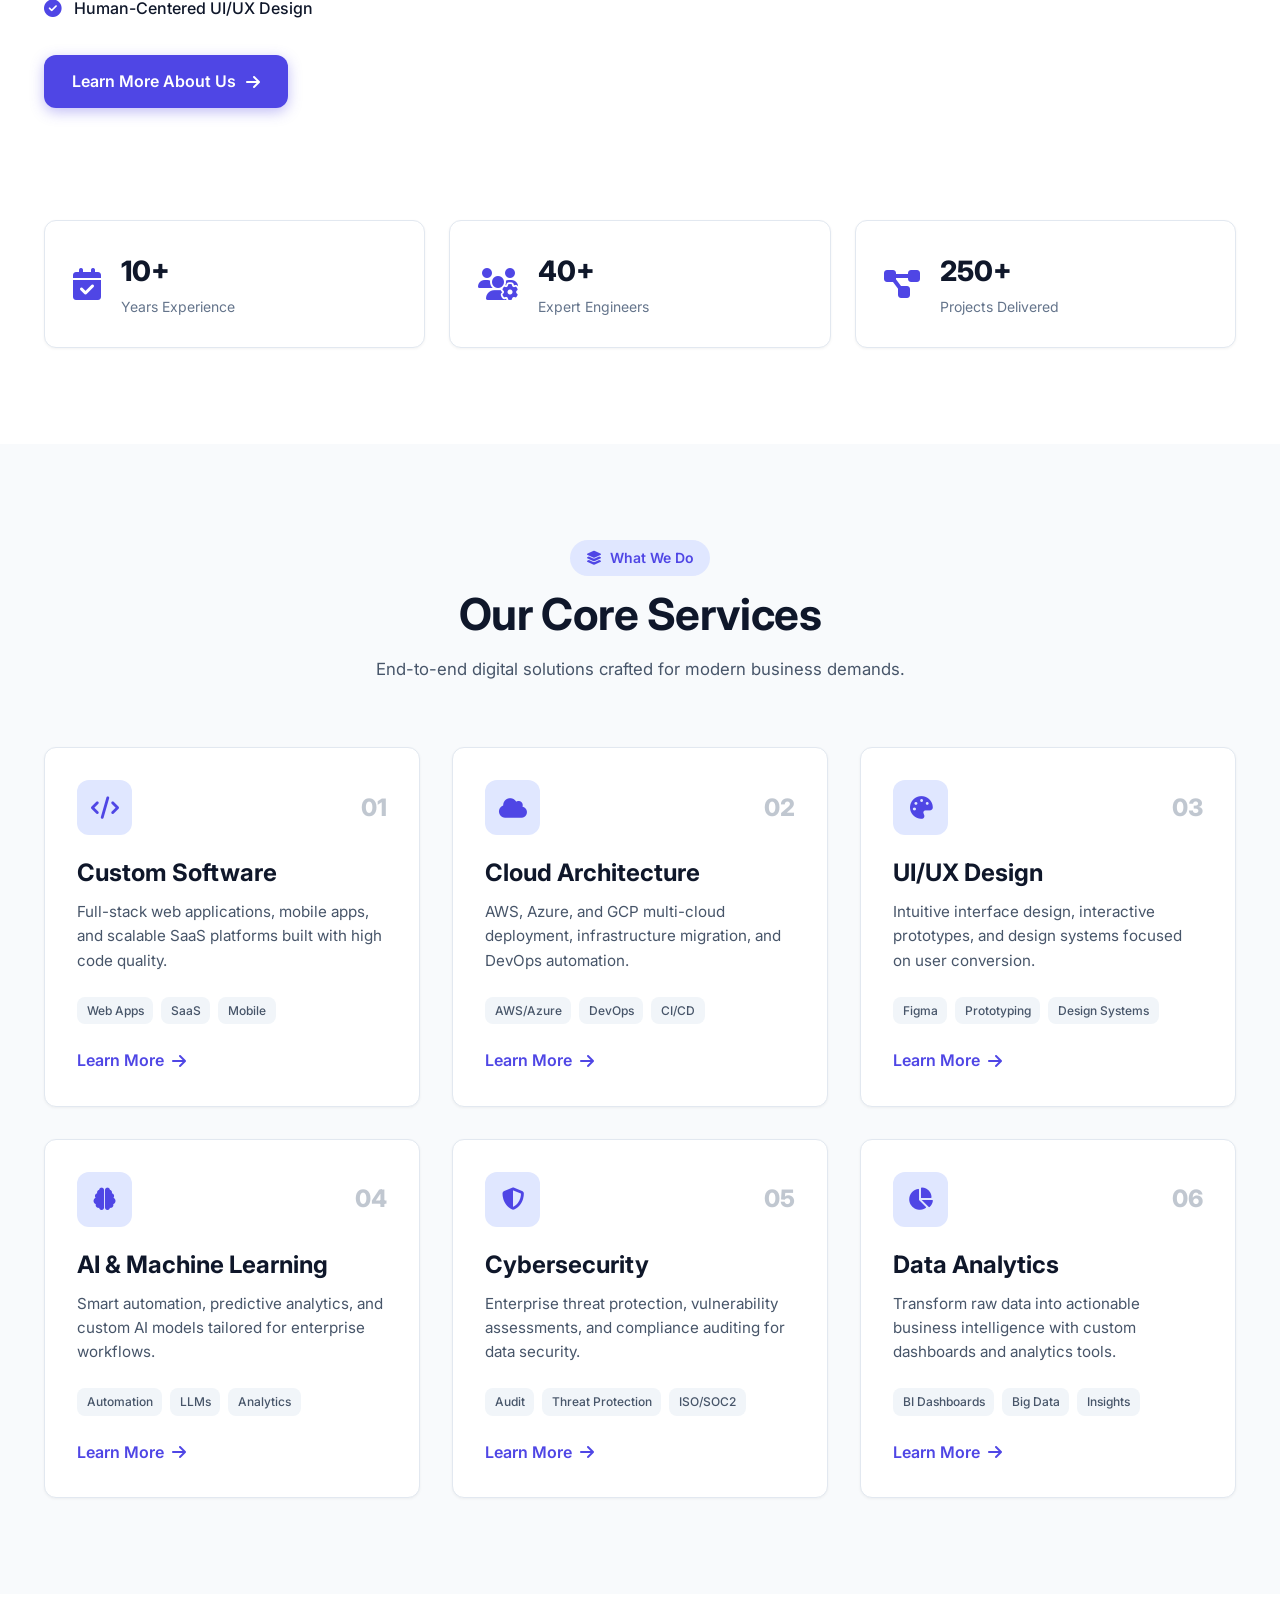
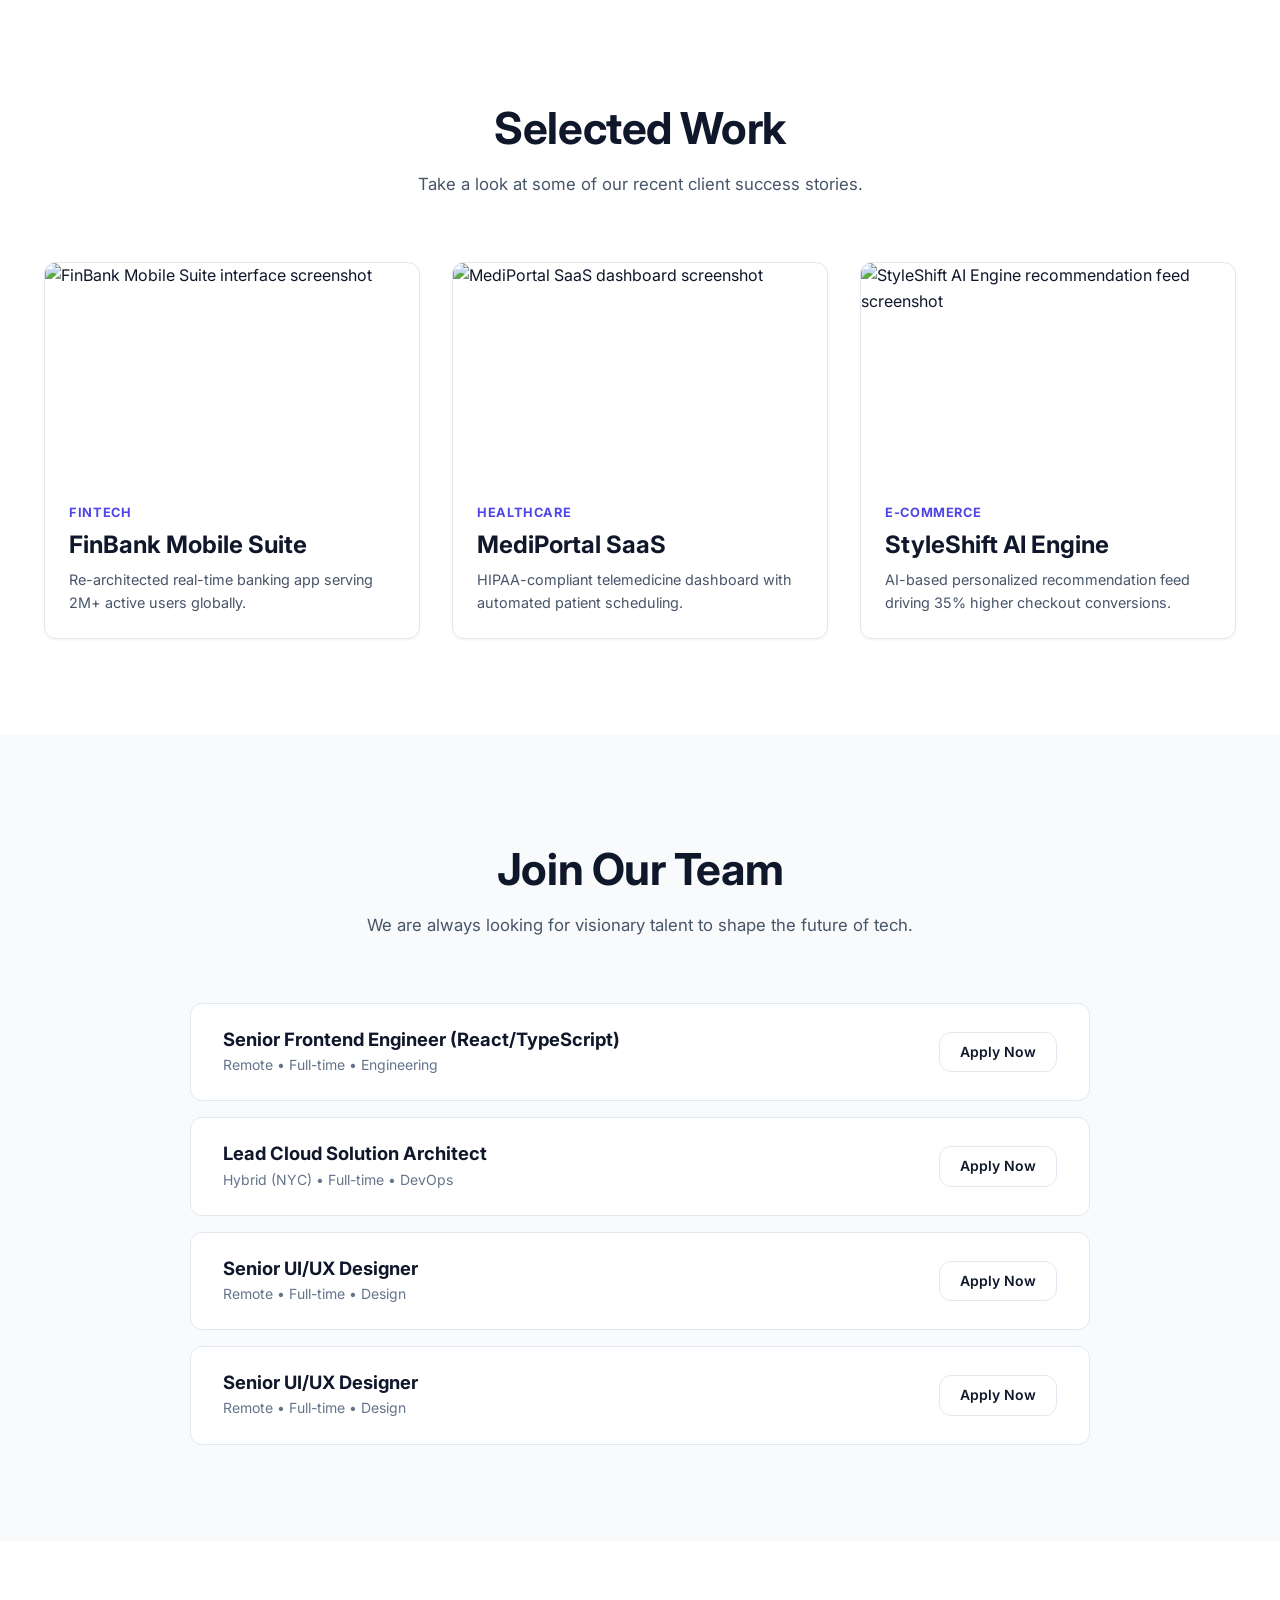
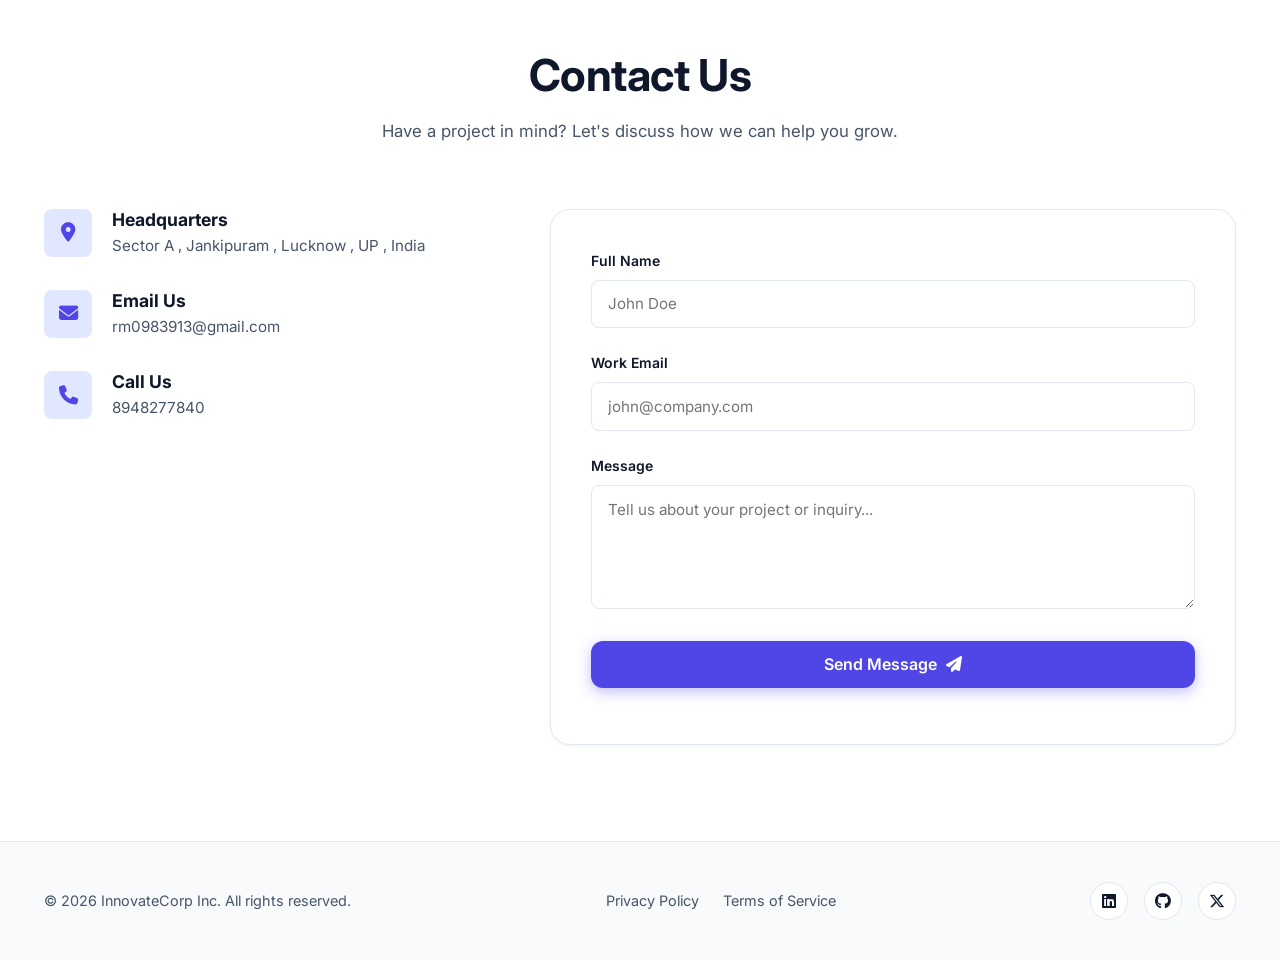
==== commit ba82e9f7: "Add files via upload" ====
--- a/index.html
+++ b/index.html
@@ -388,21 +388,28 @@
                             <h3>Senior Frontend Engineer (React/TypeScript)</h3>
                             <p class="job-meta">Remote • Full-time • Engineering</p>
                         </div>
-                        <a href="#contact" class="btn btn-secondary btn-sm">Apply Now</a>
+                        <a href="apply.html" class="btn btn-secondary btn-sm">Apply Now</a>
                     </div>
                     <div class="job-card">
                         <div>
                             <h3>Lead Cloud Solution Architect</h3>
                             <p class="job-meta">Hybrid (NYC) • Full-time • DevOps</p>
                         </div>
-                        <a href="#contact" class="btn btn-secondary btn-sm">Apply Now</a>
+                        <a href="apply.html" class="btn btn-secondary btn-sm">Apply Now</a>
                     </div>
                     <div class="job-card">
                         <div>
                             <h3>Senior UI/UX Designer</h3>
                             <p class="job-meta">Remote • Full-time • Design</p>
                         </div>
-                        <a href="#contact" class="btn btn-secondary btn-sm">Apply Now</a>
+                        <a href="apply.html" class="btn btn-secondary btn-sm">Apply Now</a>
+                    </div>
+                    <div class="job-card">
+                        <div>
+                            <h3>Senior UI/UX Designer</h3>
+                            <p class="job-meta">Remote • Full-time • Design</p>
+                        </div>
+                        <a href="apply.html" class="btn btn-secondary btn-sm">Apply Now</a>
                     </div>
                 </div>
             </div>
--- a/styles.css
+++ b/styles.css
@@ -1,870 +1,1094 @@
 /* ==========================================================================
-   1. GLOBAL VARIABLES & THEMING
+   1. CSS VARIABLES & THEMES (Light & Dark Mode)
    ========================================================================== */
 :root {
-    /* Color Palette (Light Theme) */
-    --primary-color: #2563eb;
-    --primary-hover: #1d4ed8;
-    --accent-color: #06b6d4;
-    --bg-primary: #f8fafc;
-    --bg-secondary: #ffffff;
-    --bg-card: #ffffff;
-    --text-main: #0f172a;
-    --text-muted: #64748b;
-    --border-color: #e2e8f0;
-    --alt-bg-color: #f1f5f9;
-
-    /* Design System Tokens */
-    --radius-sm: 8px;
-    --radius-md: 14px;
-    --radius-lg: 20px;
-    --shadow-sm: 0 2px 4px rgba(0,0,0,0.02);
-    --shadow-md: 0 10px 25px -5px rgba(0, 0, 0, 0.05);
-    --shadow-lg: 0 20px 30px -10px rgba(0, 0, 0, 0.08);
-    --transition: all 0.3s cubic-bezier(0.4, 0, 0.2, 1);
-    --container-max: 1200px;
-}
-
-/* Dark Theme Variables Override */
+  /* Font Family */
+  --font-main: 'Inter', system-ui, -apple-system, sans-serif;
+
+  /* Light Theme Colors */
+  --bg-primary: #ffffff;
+  --bg-secondary: #f8fafc;
+  --bg-alt: #f1f5f9;
+  --text-main: #0f172a;
+  --text-muted: #475569;
+  --text-light: #64748b;
+  
+  /* Brand Colors */
+  --primary: #4f46e5;       /* Indigo primary */
+  --primary-hover: #4338ca;
+  --primary-light: #e0e7ff;
+  --secondary: #0ea5e9;     /* Sky blue accent */
+  --accent-green: #10b981;
+  
+  /* Borders & Shadows */
+  --border-color: #e2e8f0;
+  --card-bg: #ffffff;
+  --shadow-sm: 0 1px 3px rgba(0,0,0,0.05);
+  --shadow-md: 0 4px 6px -1px rgba(0,0,0,0.07), 0 2px 4px -1px rgba(0,0,0,0.04);
+  --shadow-lg: 0 10px 25px -5px rgba(0,0,0,0.1), 0 8px 10px -6px rgba(0,0,0,0.04);
+  --shadow-glow: 0 0 25px rgba(79, 70, 229, 0.25);
+  
+  /* Layout Spacing */
+  --navbar-height: 80px;
+  --radius-sm: 8px;
+  --radius-md: 12px;
+  --radius-lg: 20px;
+  --radius-full: 9999px;
+  
+  /* Transition */
+  --transition-fast: 0.2s ease;
+  --transition-normal: 0.3s cubic-bezier(0.4, 0, 0.2, 1);
+}
+
+/* Dark Theme Overrides */
 [data-theme="dark"] {
-    --bg-primary: #0b0f19;
-    --bg-secondary: #111827;
-    --bg-card: #1f2937;
-    --text-main: #f9fafb;
-    --text-muted: #9ca3af;
-    --border-color: #374151;
-    --alt-bg-color: #111827;
+  --bg-primary: #0f172a;
+  --bg-secondary: #1e293b;
+  --bg-alt: #1e293b;
+  --text-main: #f8fafc;
+  --text-muted: #cbd5e1;
+  --text-light: #94a3b8;
+  
+  --primary: #6366f1;
+  --primary-hover: #4f46e5;
+  --primary-light: rgba(99, 102, 241, 0.15);
+  
+  --border-color: #334155;
+  --card-bg: #1e293b;
+  --shadow-sm: 0 1px 3px rgba(0,0,0,0.3);
+  --shadow-md: 0 4px 6px -1px rgba(0,0,0,0.4);
+  --shadow-lg: 0 10px 25px -5px rgba(0,0,0,0.5);
 }
 
 /* ==========================================================================
    2. RESET & BASE STYLES
    ========================================================================== */
-* {
-    margin: 0;
-    padding: 0;
-    box-sizing: border-box;
+*, *::before, *::after {
+  box-sizing: border-box;
+  margin: 0;
+  padding: 0;
 }
 
 html {
-    scroll-behavior: smooth;
-    font-size: 16px;
+  scroll-behavior: smooth;
+  font-size: 16px;
 }
 
 body {
-    font-family: 'Inter', system-ui, -apple-system, sans-serif;
-    background-color: var(--bg-primary);
-    color: var(--text-main);
-    line-height: 1.6;
-    transition: background-color 0.3s ease, color 0.3s ease;
+  font-family: var(--font-main);
+  background-color: var(--bg-primary);
+  color: var(--text-main);
+  line-height: 1.6;
+  overflow-x: hidden;
+  transition: background-color var(--transition-normal), color var(--transition-normal);
 }
 
 a {
-    text-decoration: none;
-    color: inherit;
+  text-decoration: none;
+  color: inherit;
+  transition: color var(--transition-fast);
+}
+
+img {
+  max-width: 100%;
+  height: auto;
+  display: block;
 }
 
 ul {
-    list-style: none;
-}
-
-img {
-    max-width: 100%;
-    height: auto;
-    display: block;
-}
-
+  list-style: none;
+}
+
+button, input, textarea {
+  font-family: inherit;
+  border: none;
+  outline: none;
+}
+
+button {
+  cursor: pointer;
+}
+
+/* Container */
 .container {
-    width: 90%;
-    max-width: var(--container-max);
-    margin: 0 auto;
+  width: 100%;
+  max-width: 1240px;
+  margin: 0 auto;
+  padding: 0 1.5rem;
 }
 
 .section-padding {
-    padding: 6rem 0;
+  padding: 6rem 0;
 }
 
 .alt-bg {
-    background-color: var(--alt-bg-color);
-}
-
-/* Typography & Section Titles */
+  background-color: var(--bg-secondary);
+}
+
+/* ==========================================================================
+   3. TYPOGRAPHY & BADGES
+   ========================================================================== */
+h1, h2, h3, h4 {
+  color: var(--text-main);
+  font-weight: 700;
+  line-height: 1.2;
+}
+
+h1 {
+  font-size: clamp(2.5rem, 5vw, 4rem);
+  letter-spacing: -0.02em;
+}
+
+h2 {
+  font-size: clamp(2rem, 3.5vw, 2.75rem);
+  letter-spacing: -0.01em;
+}
+
+h3 {
+  font-size: 1.5rem;
+}
+
+p {
+  color: var(--text-muted);
+  font-size: 1.05rem;
+}
+
+.badge-wrapper {
+  display: inline-block;
+  margin-bottom: 1rem;
+}
+
+.badge {
+  display: inline-flex;
+  align-items: center;
+  gap: 0.5rem;
+  padding: 0.4rem 1rem;
+  background-color: var(--primary-light);
+  color: var(--primary);
+  font-size: 0.875rem;
+  font-weight: 600;
+  border-radius: var(--radius-full);
+}
+
 .section-title {
-    text-align: center;
-    max-width: 650px;
-    margin: 0 auto 3.5rem auto;
+  text-align: center;
+  max-width: 650px;
+  margin: 0 auto 4rem auto;
 }
 
 .section-title h2 {
-    font-size: 2.25rem;
-    font-weight: 800;
-    margin-bottom: 0.75rem;
-    letter-spacing: -0.02em;
-}
-
-.section-title p {
-    color: var(--text-muted);
-    font-size: 1.1rem;
-}
-
-.badge {
-    display: inline-flex;
-    align-items: center;
-    gap: 0.4rem;
-    background: rgba(37, 99, 235, 0.1);
-    color: var(--primary-color);
-    padding: 0.35rem 0.85rem;
-    border-radius: 50px;
-    font-size: 0.85rem;
-    font-weight: 600;
-    margin-bottom: 1rem;
-}
-
-/* Buttons System */
+  margin: 0.75rem 0 1rem 0;
+}
+
+/* ==========================================================================
+   4. BUTTONS
+   ========================================================================== */
 .btn {
-    display: inline-flex;
-    align-items: center;
-    justify-content: center;
-    gap: 0.5rem;
-    padding: 0.8rem 1.6rem;
-    border-radius: var(--radius-sm);
-    font-weight: 600;
-    font-size: 0.95rem;
-    cursor: pointer;
-    border: 1px solid transparent;
-    transition: var(--transition);
+  display: inline-flex;
+  align-items: center;
+  justify-content: center;
+  gap: 0.6rem;
+  padding: 0.85rem 1.75rem;
+  font-size: 1rem;
+  font-weight: 600;
+  border-radius: var(--radius-md);
+  transition: all var(--transition-fast);
 }
 
 .btn-primary {
-    background-color: var(--primary-color);
-    color: #ffffff;
+  background-color: var(--primary);
+  color: #ffffff;
+  box-shadow: 0 4px 14px rgba(79, 70, 229, 0.35);
 }
 
 .btn-primary:hover {
-    background-color: var(--primary-hover);
-    transform: translateY(-2px);
-    box-shadow: 0 8px 20px rgba(37, 99, 235, 0.25);
+  background-color: var(--primary-hover);
+  transform: translateY(-2px);
+  box-shadow: 0 6px 20px rgba(79, 70, 229, 0.45);
 }
 
 .btn-secondary {
-    background-color: var(--bg-card);
-    color: var(--text-main);
-    border-color: var(--border-color);
+  background-color: var(--card-bg);
+  color: var(--text-main);
+  border: 1px solid var(--border-color);
 }
 
 .btn-secondary:hover {
-    border-color: var(--primary-color);
-    color: var(--primary-color);
-    transform: translateY(-2px);
+  background-color: var(--bg-alt);
+  border-color: var(--text-light);
+  transform: translateY(-2px);
 }
 
 .btn-sm {
-    padding: 0.5rem 1rem;
-    font-size: 0.875rem;
+  padding: 0.5rem 1.25rem;
+  font-size: 0.875rem;
 }
 
 .full-width {
-    width: 100%;
-}
-
-/* Grid Framework */
+  width: 100%;
+}
+
+/* ==========================================================================
+   5. NAVBAR & HEADER
+   ========================================================================== */
+.navbar {
+  position: fixed;
+  top: 0;
+  left: 0;
+  width: 100%;
+  height: var(--navbar-height);
+  background-color: rgba(255, 255, 255, 0.85);
+  backdrop-filter: blur(12px);
+  -webkit-backdrop-filter: blur(12px);
+  border-bottom: 1px solid var(--border-color);
+  z-index: 1000;
+  transition: background-color var(--transition-normal);
+}
+
+[data-theme="dark"] .navbar {
+  background-color: rgba(15, 23, 42, 0.85);
+}
+
+.nav-container {
+  display: flex;
+  align-items: center;
+  justify-content: space-between;
+  height: 100%;
+}
+
+.logo {
+  font-size: 1.5rem;
+  font-weight: 800;
+  color: var(--text-main);
+  display: flex;
+  align-items: center;
+  gap: 0.5rem;
+}
+
+.logo-icon {
+  color: var(--primary);
+  font-size: 1.6rem;
+}
+
+.logo span {
+  color: var(--primary);
+}
+
+.nav-links {
+  display: flex;
+  align-items: center;
+  gap: 2rem;
+}
+
+.nav-link {
+  font-weight: 500;
+  color: var(--text-muted);
+  position: relative;
+  padding: 0.5rem 0;
+}
+
+.nav-link:hover,
+.nav-link.active {
+  color: var(--primary);
+}
+
+.nav-link::after {
+  content: '';
+  position: absolute;
+  bottom: 0;
+  left: 0;
+  width: 0%;
+  height: 2px;
+  background-color: var(--primary);
+  transition: width var(--transition-fast);
+}
+
+.nav-link:hover::after,
+.nav-link.active::after {
+  width: 100%;
+}
+
+.nav-actions {
+  display: flex;
+  align-items: center;
+  gap: 1rem;
+}
+
+.theme-toggle, .hamburger {
+  background: var(--bg-secondary);
+  border: 1px solid var(--border-color);
+  color: var(--text-main);
+  width: 42px;
+  height: 42px;
+  border-radius: var(--radius-sm);
+  display: flex;
+  align-items: center;
+  justify-content: center;
+  font-size: 1.1rem;
+  transition: all var(--transition-fast);
+}
+
+.theme-toggle:hover, .hamburger:hover {
+  background: var(--bg-alt);
+  color: var(--primary);
+}
+
+.hamburger {
+  display: none;
+}
+
+/* ==========================================================================
+   6. HERO SECTION
+   ========================================================================== */
+.hero {
+  position: relative;
+  padding-top: calc(var(--navbar-height) + 4rem);
+  padding-bottom: 5rem;
+  overflow: hidden;
+  background: radial-gradient(circle at 50% 0%, var(--primary-light) 0%, transparent 70%);
+}
+
+.hero-glow {
+  position: absolute;
+  width: 350px;
+  height: 350px;
+  border-radius: 50%;
+  filter: blur(90px);
+  z-index: -1;
+  opacity: 0.5;
+}
+
+.hero-glow-1 {
+  top: 10%;
+  left: -5%;
+  background: var(--primary);
+}
+
+.hero-glow-2 {
+  top: 30%;
+  right: -5%;
+  background: var(--secondary);
+}
+
+.hero-container {
+  display: grid;
+  grid-template-columns: 1fr 1fr;
+  gap: 3rem;
+  align-items: center;
+}
+
+.hero-content h1 {
+  margin-bottom: 1.25rem;
+}
+
+.hero-content h1 span {
+  background: linear-gradient(135deg, var(--primary), var(--secondary));
+  -webkit-background-clip: text;
+  -webkit-text-fill-color: transparent;
+}
+
+.hero-content p {
+  font-size: 1.15rem;
+  margin-bottom: 2rem;
+}
+
+.hero-btns {
+  display: flex;
+  gap: 1rem;
+  margin-bottom: 2.5rem;
+  flex-wrap: wrap;
+}
+
+.hero-trust-proof {
+  display: flex;
+  align-items: center;
+  gap: 1rem;
+}
+
+.avatar-group {
+  display: flex;
+}
+
+.avatar-group img {
+  width: 40px;
+  height: 40px;
+  border-radius: 50%;
+  border: 2px solid var(--bg-primary);
+  margin-left: -12px;
+}
+
+.avatar-group img:first-child {
+  margin-left: 0;
+}
+
+.hero-trust-proof p {
+  font-size: 0.9rem;
+}
+
+/* Hero Right Image & Floating Cards */
+.hero-image-wrapper {
+  position: relative;
+  border-radius: var(--radius-lg);
+}
+
+.hero-main-image {
+  border-radius: var(--radius-lg);
+  box-shadow: var(--shadow-lg);
+  object-fit: cover;
+  width: 100%;
+}
+
+.floating-card {
+  position: absolute;
+  background: var(--card-bg);
+  padding: 0.85rem 1.25rem;
+  border-radius: var(--radius-md);
+  box-shadow: var(--shadow-lg);
+  border: 1px solid var(--border-color);
+  display: flex;
+  align-items: center;
+  gap: 0.85rem;
+  backdrop-filter: blur(8px);
+  animation: float 4s ease-in-out infinite;
+}
+
+.float-1 {
+  top: 10%;
+  left: -20px;
+}
+
+.float-2 {
+  bottom: 10%;
+  right: -20px;
+  animation-delay: 2s;
+}
+
+@keyframes float {
+  0%, 100% { transform: translateY(0); }
+  50% { transform: translateY(-10px); }
+}
+
+.floating-icon {
+  width: 42px;
+  height: 42px;
+  border-radius: var(--radius-sm);
+  display: flex;
+  align-items: center;
+  justify-content: center;
+  font-size: 1.2rem;
+}
+
+.pulse-green {
+  background-color: rgba(16, 185, 129, 0.15);
+  color: var(--accent-green);
+}
+
+.icon-blue {
+  background-color: var(--primary-light);
+  color: var(--primary);
+}
+
+.floating-card strong {
+  display: block;
+  font-size: 0.95rem;
+  color: var(--text-main);
+}
+
+.floating-card span {
+  font-size: 0.75rem;
+  color: var(--text-light);
+}
+
+/* Hero Bottom Stats Grid */
+.hero-card-grid {
+  grid-column: span 2;
+  display: grid;
+  grid-template-columns: repeat(3, 1fr);
+  gap: 1.5rem;
+  margin-top: 3rem;
+}
+
+.hero-stat-card {
+  background: var(--card-bg);
+  padding: 1.5rem;
+  border-radius: var(--radius-md);
+  border: 1px solid var(--border-color);
+  box-shadow: var(--shadow-sm);
+  display: flex;
+  align-items: center;
+  gap: 1.25rem;
+  transition: transform var(--transition-fast);
+}
+
+.hero-stat-card:hover {
+  transform: translateY(-4px);
+  box-shadow: var(--shadow-md);
+}
+
+.stat-icon-wrapper {
+  width: 50px;
+  height: 50px;
+  border-radius: var(--radius-md);
+  background: var(--primary-light);
+  color: var(--primary);
+  display: flex;
+  align-items: center;
+  justify-content: center;
+  font-size: 1.3rem;
+}
+
+.hero-stat-card h3 {
+  font-size: 1.75rem;
+}
+
+.hero-stat-card p {
+  font-size: 0.875rem;
+}
+
+/* ==========================================================================
+   7. ABOUT SECTION
+   ========================================================================== */
+.about-grid {
+  display: grid;
+  grid-template-columns: 1fr 1fr;
+  gap: 4rem;
+  align-items: center;
+}
+
+.about-text h3 {
+  font-size: 2rem;
+  margin-bottom: 1rem;
+}
+
+.about-features {
+  margin: 2rem 0;
+  display: flex;
+  flex-direction: column;
+  gap: 1rem;
+}
+
+.about-features li {
+  display: flex;
+  align-items: center;
+  gap: 0.75rem;
+  font-weight: 500;
+  color: var(--text-main);
+}
+
+.feature-icon {
+  color: var(--primary);
+  font-size: 1.1rem;
+}
+
+.about-image-wrapper {
+  position: relative;
+}
+
+.about-img-frame {
+  border-radius: var(--radius-lg);
+  overflow: hidden;
+  box-shadow: var(--shadow-lg);
+}
+
+.about-team-image {
+  width: 100%;
+  object-fit: cover;
+  transition: transform 0.5s ease;
+}
+
+.about-img-frame:hover .about-team-image {
+  transform: scale(1.03);
+}
+
+.floating-badge {
+  position: absolute;
+  bottom: -20px;
+  left: -20px;
+  background: var(--card-bg);
+  padding: 1rem 1.5rem;
+  border-radius: var(--radius-md);
+  box-shadow: var(--shadow-lg);
+  border: 1px solid var(--border-color);
+  display: flex;
+  align-items: center;
+  gap: 1rem;
+}
+
+.badge-icon {
+  width: 45px;
+  height: 45px;
+  border-radius: 50%;
+  background: var(--accent-green);
+  color: white;
+  display: flex;
+  align-items: center;
+  justify-content: center;
+  font-size: 1.2rem;
+}
+
+.about-stats-grid {
+  grid-column: span 2;
+  display: grid;
+  grid-template-columns: repeat(3, 1fr);
+  gap: 1.5rem;
+  margin-top: 3rem;
+}
+
+.stat-box {
+  background: var(--card-bg);
+  padding: 1.75rem;
+  border-radius: var(--radius-md);
+  border: 1px solid var(--border-color);
+  display: flex;
+  align-items: center;
+  gap: 1.25rem;
+  box-shadow: var(--shadow-sm);
+  transition: all var(--transition-fast);
+}
+
+.stat-box:hover {
+  transform: translateY(-5px);
+  box-shadow: var(--shadow-md);
+  border-color: var(--primary);
+}
+
+.stat-icon {
+  font-size: 2rem;
+  color: var(--primary);
+}
+
+.stat-number {
+  display: block;
+  font-size: 1.75rem;
+  font-weight: 800;
+  color: var(--text-main);
+}
+
+.stat-label {
+  font-size: 0.875rem;
+  color: var(--text-light);
+}
+
+/* ==========================================================================
+   8. SERVICES & CARDS
+   ========================================================================== */
 .grid {
-    display: grid;
-    gap: 2rem;
+  display: grid;
+  gap: 2rem;
 }
 
 .grid-3 {
-    grid-template-columns: repeat(auto-fit, minmax(320px, 1fr));
-}
-
-/* Card General Styling */
+  grid-template-columns: repeat(auto-fit, minmax(320px, 1fr));
+}
+
 .card {
-    background: var(--bg-card);
-    border-radius: var(--radius-md);
-    border: 1px solid var(--border-color);
-    padding: 2rem;
-    transition: var(--transition);
-}
-
-/* ==========================================================================
-   3. NAVIGATION BAR
-   ========================================================================== */
-.navbar {
-    position: fixed;
-    top: 0;
-    left: 0;
-    width: 100%;
-    z-index: 1000;
-    background: rgba(255, 255, 255, 0.8);
-    backdrop-filter: blur(12px);
-    border-bottom: 1px solid var(--border-color);
-    transition: var(--transition);
-}
-
-[data-theme="dark"] .navbar {
-    background: rgba(11, 15, 25, 0.8);
-}
-
-.nav-container {
-    display: flex;
-    align-items: center;
-    justify-content: space-between;
-    height: 80px;
-}
-
-.logo {
-    font-size: 1.4rem;
-    font-weight: 800;
-    color: var(--text-main);
-    display: flex;
-    align-items: center;
-    gap: 0.5rem;
-}
-
-.logo-icon {
-    color: var(--primary-color);
-}
-
-.logo span {
-    color: var(--primary-color);
-}
-
-.nav-links {
-    display: flex;
-    gap: 2rem;
-}
-
-.nav-link {
-    font-weight: 500;
-    color: var(--text-muted);
-    font-size: 0.95rem;
-    transition: var(--transition);
-}
-
-.nav-link:hover, .nav-link.active {
-    color: var(--primary-color);
-}
-
-.nav-actions {
-    display: flex;
-    align-items: center;
-    gap: 1rem;
-}
-
-.theme-toggle, .hamburger {
-    background: none;
-    border: 1px solid var(--border-color);
-    color: var(--text-main);
-    width: 40px;
-    height: 40px;
-    border-radius: 50%;
-    cursor: pointer;
-    display: flex;
-    align-items: center;
-    justify-content: center;
-    transition: var(--transition);
-}
-
-.theme-toggle:hover, .hamburger:hover {
-    background-color: var(--alt-bg-color);
-    color: var(--primary-color);
-}
-
-.hamburger {
-    display: none;
-}
-
-/* ==========================================================================
-   4. HERO SECTION
-   ========================================================================== */
-.hero {
-    position: relative;
-    padding-top: 150px;
-    padding-bottom: 5rem;
-    overflow: hidden;
-}
-
-.hero-glow {
-    position: absolute;
-    border-radius: 50%;
-    filter: blur(120px);
-    z-index: 0;
-    pointer-events: none;
-    opacity: 0.35;
-}
-
-.hero-glow-1 {
-    width: 400px;
-    height: 400px;
-    background: var(--primary-color);
-    top: -50px;
-    left: -100px;
-}
-
-.hero-glow-2 {
-    width: 350px;
-    height: 350px;
-    background: var(--accent-color);
-    top: 20%;
-    right: -50px;
-}
-
-.hero-container {
-    display: grid;
-    grid-template-columns: 1fr 1fr;
-    gap: 3rem;
-    align-items: center;
-    position: relative;
-    z-index: 1;
-}
-
-.hero-content h1 {
-    font-size: 3.25rem;
-    font-weight: 800;
-    line-height: 1.15;
-    margin-bottom: 1.25rem;
-    letter-spacing: -0.03em;
-}
-
-.hero-content h1 span {
-    background: linear-gradient(135deg, var(--primary-color), var(--accent-color));
-    -webkit-background-clip: text;
-    -webkit-text-fill-color: transparent;
-}
-
-.hero-content p {
-    font-size: 1.15rem;
-    color: var(--text-muted);
-    margin-bottom: 2rem;
-}
-
-.hero-btns {
-    display: flex;
-    gap: 1rem;
-    margin-bottom: 2.5rem;
-}
-
-.hero-trust-proof {
-    display: flex;
-    align-items: center;
-    gap: 1rem;
-}
-
-.avatar-group {
-    display: flex;
-}
-
-.avatar-group img {
-    width: 36px;
-    height: 36px;
-    border-radius: 50%;
-    border: 2px solid var(--bg-primary);
-    margin-left: -10px;
-}
-
-.avatar-group img:first-child { margin-left: 0; }
-
-.hero-trust-proof p {
-    margin: 0;
-    font-size: 0.9rem;
-    color: var(--text-muted);
-}
-
-.hero-image-wrapper {
-    position: relative;
-    padding: 10px;
-    background: rgba(255, 255, 255, 0.1);
-    backdrop-filter: blur(10px);
-    border: 1px solid var(--border-color);
-    border-radius: calc(var(--radius-lg) + 10px);
-    box-shadow: var(--shadow-lg);
-}
-
-.hero-main-image {
-    width: 100%;
-    border-radius: var(--radius-lg);
-    object-fit: cover;
-}
-
-/* Floating Cards Overlay */
-.floating-card {
-    position: absolute;
-    background: var(--bg-card);
-    padding: 0.85rem 1.25rem;
-    border-radius: var(--radius-md);
-    border: 1px solid var(--border-color);
-    box-shadow: var(--shadow-md);
-    display: flex;
-    align-items: center;
-    gap: 0.85rem;
-    animation: floatAnim 4s ease-in-out infinite;
-    z-index: 2;
-}
-
-.floating-card strong { display: block; font-size: 0.95rem; }
-.floating-card span { font-size: 0.75rem; color: var(--text-muted); }
-
-.floating-icon {
-    width: 38px;
-    height: 38px;
-    border-radius: 10px;
-    display: flex;
-    align-items: center;
-    justify-content: center;
-}
-
-.pulse-green { background: rgba(34, 197, 94, 0.15); color: #22c55e; }
-.icon-blue { background: rgba(59, 130, 246, 0.15); color: var(--primary-color); }
-
-.float-1 { top: 10%; left: -25px; }
-.float-2 { bottom: 8%; right: -25px; animation-delay: 2s; }
-
-@keyframes floatAnim {
-    0%, 100% { transform: translateY(0); }
-    50% { transform: translateY(-8px); }
-}
-
-/* Hero Stats Grid Below */
-.hero-card-grid {
-    grid-column: 1 / -1;
-    display: grid;
-    grid-template-columns: repeat(3, 1fr);
-    gap: 1.5rem;
-    margin-top: 2rem;
-}
-
-.hero-stat-card {
-    background: var(--bg-card);
-    padding: 1.5rem 2rem;
-    border-radius: var(--radius-md);
-    border: 1px solid var(--border-color);
-    display: flex;
-    align-items: center;
-    gap: 1.25rem;
-    transition: var(--transition);
-}
-
-.hero-stat-card:hover {
-    transform: translateY(-5px);
-    border-color: var(--primary-color);
-}
-
-.stat-icon-wrapper {
-    width: 50px;
-    height: 50px;
-    border-radius: var(--radius-sm);
-    background: rgba(37, 99, 235, 0.1);
-    display: flex;
-    align-items: center;
-    justify-content: center;
-    font-size: 1.25rem;
-    color: var(--primary-color);
-}
-
-.hero-stat-card h3 { font-size: 1.8rem; font-weight: 800; line-height: 1; }
-.hero-stat-card p { color: var(--text-muted); font-size: 0.9rem; margin: 0; }
-
-/* ==========================================================================
-   5. ABOUT SECTION
-   ========================================================================== */
-.about-grid {
-    display: grid;
-    grid-template-columns: 1fr 1fr;
-    gap: 3rem;
-    align-items: center;
-}
-
-.about-text h3 {
-    font-size: 1.8rem;
-    font-weight: 700;
-    margin-bottom: 1rem;
-}
-
-.about-text p {
-    color: var(--text-muted);
-    margin-bottom: 1.5rem;
-}
-
-.about-features {
-    display: flex;
-    flex-direction: column;
-    gap: 0.85rem;
-    margin-bottom: 2rem;
-}
-
-.about-features li {
-    display: flex;
-    align-items: center;
-    gap: 0.75rem;
-    font-weight: 500;
-}
-
-.about-features i { color: var(--primary-color); }
-
-.about-team-image {
-    width: 100%;
-    border-radius: var(--radius-md);
-    box-shadow: var(--shadow-md);
-}
-
-.about-stats-grid {
-    grid-column: 1 / -1;
-    display: flex;
-    gap: 2rem;
-    margin-top: 1rem;
-}
-
-.stat-box {
-    background: var(--alt-bg-color);
-    padding: 1.5rem 2.5rem;
-    border-radius: var(--radius-md);
-    border: 1px solid var(--border-color);
-}
-
-.stat-number {
-    display: block;
-    font-size: 2.25rem;
-    font-weight: 800;
-    color: var(--primary-color);
-}
-
-.stat-label {
-    font-size: 0.9rem;
-    color: var(--text-muted);
-    font-weight: 500;
-}
-
-/* ==========================================================================
-   6. SERVICES SECTION
-   ========================================================================== */
+  background: var(--card-bg);
+  border: 1px solid var(--border-color);
+  border-radius: var(--radius-md);
+  padding: 2rem;
+  box-shadow: var(--shadow-sm);
+  transition: all var(--transition-normal);
+}
+
 .service-card {
-    display: flex;
-    flex-direction: column;
-    position: relative;
-    overflow: hidden;
+  display: flex;
+  flex-direction: column;
+  position: relative;
+  overflow: hidden;
 }
 
 .service-card:hover {
-    transform: translateY(-8px);
-    box-shadow: var(--shadow-lg);
-    border-color: var(--primary-color);
+  transform: translateY(-8px);
+  box-shadow: var(--shadow-lg);
+  border-color: var(--primary);
+}
+
+.service-card-top {
+  display: flex;
+  justify-content: space-between;
+  align-items: center;
+  margin-bottom: 1.5rem;
 }
 
 .service-icon-wrapper {
-    width: 55px;
-    height: 55px;
-    background: rgba(37, 99, 235, 0.1);
-    border-radius: 12px;
-    display: flex;
-    align-items: center;
-    justify-content: center;
-    margin-bottom: 1.5rem;
-}
-
-.service-icon {
-    font-size: 1.5rem;
-    color: var(--primary-color);
+  width: 55px;
+  height: 55px;
+  border-radius: var(--radius-md);
+  background: var(--primary-light);
+  color: var(--primary);
+  display: flex;
+  align-items: center;
+  justify-content: center;
+  font-size: 1.4rem;
+}
+
+.service-number {
+  font-size: 1.5rem;
+  font-weight: 800;
+  color: var(--text-light);
+  opacity: 0.4;
 }
 
 .service-card h3 {
-    font-size: 1.3rem;
-    margin-bottom: 0.75rem;
+  margin-bottom: 0.75rem;
 }
 
 .service-card p {
-    color: var(--text-muted);
-    font-size: 0.95rem;
-    margin-bottom: 1.5rem;
-    flex-grow: 1;
+  font-size: 0.95rem;
+  margin-bottom: 1.5rem;
+  flex-grow: 1;
+}
+
+.service-tags {
+  display: flex;
+  gap: 0.5rem;
+  flex-wrap: wrap;
+  margin-bottom: 1.5rem;
+}
+
+.service-tags span {
+  font-size: 0.75rem;
+  padding: 0.25rem 0.6rem;
+  background: var(--bg-alt);
+  border-radius: var(--radius-sm);
+  color: var(--text-muted);
+  font-weight: 500;
 }
 
 .service-link {
-    display: inline-flex;
-    align-items: center;
-    gap: 0.5rem;
-    font-weight: 600;
-    color: var(--primary-color);
-    font-size: 0.9rem;
-}
-
-.service-link i { transition: transform 0.2s ease; }
-.service-card:hover .service-link i { transform: translateX(5px); }
-
-/* ==========================================================================
-   7. PORTFOLIO SECTION
+  font-weight: 600;
+  color: var(--primary);
+  display: inline-flex;
+  align-items: center;
+  gap: 0.5rem;
+}
+
+.service-link:hover {
+  gap: 0.75rem;
+}
+
+/* ==========================================================================
+   9. PORTFOLIO SECTION
    ========================================================================== */
 .portfolio-card {
-    padding: 0;
-    overflow: hidden;
+  padding: 0;
+  overflow: hidden;
 }
 
 .portfolio-card:hover {
-    transform: translateY(-6px);
-    box-shadow: var(--shadow-lg);
+  transform: translateY(-6px);
+  box-shadow: var(--shadow-lg);
 }
 
 .portfolio-image {
-    width: 100%;
-    height: 220px;
-    object-fit: cover;
-    border-bottom: 1px solid var(--border-color);
-}
-
+  width: 100%;
+  height: 220px;
+  object-fit: cover;
+  transition: transform 0.5s ease;
+}
+
+.portfolio-card:hover .portfolio-image {
+  transform: scale(1.05);
+}
+
+.portfolio-card h3,
+.portfolio-card p,
 .portfolio-tag {
-    display: inline-block;
-    margin: 1.5rem 1.5rem 0.5rem 1.5rem;
-    font-size: 0.75rem;
-    text-transform: uppercase;
-    letter-spacing: 0.05em;
-    font-weight: 700;
-    color: var(--accent-color);
+  margin: 0 1.5rem;
+}
+
+.portfolio-tag {
+  display: inline-block;
+  margin-top: 1.25rem;
+  margin-bottom: 0.5rem;
+  font-size: 0.8rem;
+  font-weight: 700;
+  color: var(--primary);
+  text-transform: uppercase;
+  letter-spacing: 0.05em;
 }
 
 .portfolio-card h3 {
-    padding: 0 1.5rem;
-    font-size: 1.25rem;
-    margin-bottom: 0.5rem;
+  margin-bottom: 0.5rem;
 }
 
 .portfolio-card p {
-    padding: 0 1.5rem 1.5rem 1.5rem;
-    color: var(--text-muted);
-    font-size: 0.9rem;
-}
-
-/* ==========================================================================
-   8. CAREERS SECTION
+  margin-bottom: 1.5rem;
+  font-size: 0.9rem;
+}
+
+/* ==========================================================================
+   10. CAREERS SECTION
    ========================================================================== */
 .job-list {
-    display: flex;
-    flex-direction: column;
-    gap: 1.25rem;
-    max-width: 900px;
-    margin: 0 auto;
+  display: flex;
+  flex-direction: column;
+  gap: 1rem;
+  max-width: 900px;
+  margin: 0 auto;
 }
 
 .job-card {
-    background-color: var(--bg-card);
-    padding: 1.5rem 2rem;
-    border-radius: var(--radius-md);
-    border: 1px solid var(--border-color);
-    display: flex;
-    justify-content: space-between;
-    align-items: center;
-    transition: var(--transition);
+  background: var(--card-bg);
+  border: 1px solid var(--border-color);
+  padding: 1.5rem 2rem;
+  border-radius: var(--radius-md);
+  display: flex;
+  justify-content: space-between;
+  align-items: center;
+  transition: all var(--transition-fast);
 }
 
 .job-card:hover {
-    border-color: var(--primary-color);
-    box-shadow: var(--shadow-md);
-    transform: translateX(4px);
+  border-color: var(--primary);
+  box-shadow: var(--shadow-md);
 }
 
 .job-card h3 {
-    font-size: 1.15rem;
-    margin-bottom: 0.25rem;
+  font-size: 1.15rem;
+  margin-bottom: 0.25rem;
 }
 
 .job-meta {
-    color: var(--text-muted);
-    font-size: 0.875rem;
-}
-
-/* ==========================================================================
-   9. CONTACT SECTION
+  font-size: 0.875rem;
+  color: var(--text-light);
+}
+
+/* ==========================================================================
+   11. CONTACT SECTION
    ========================================================================== */
 .contact-grid {
-    display: grid;
-    grid-template-columns: 1fr 1.5fr;
-    gap: 3rem;
+  display: grid;
+  grid-template-columns: 1fr 1.5fr;
+  gap: 3rem;
 }
 
 .contact-info {
-    display: flex;
-    flex-direction: column;
-    gap: 2rem;
+  display: flex;
+  flex-direction: column;
+  gap: 2rem;
 }
 
 .info-item {
-    display: flex;
-    align-items: flex-start;
-    gap: 1.25rem;
+  display: flex;
+  gap: 1.25rem;
+  align-items: flex-start;
 }
 
 .info-icon {
-    width: 48px;
-    height: 48px;
-    border-radius: 50%;
-    background: rgba(37, 99, 235, 0.1);
-    color: var(--primary-color);
-    display: flex;
-    align-items: center;
-    justify-content: center;
-    font-size: 1.2rem;
-    flex-shrink: 0;
+  width: 48px;
+  height: 48px;
+  border-radius: var(--radius-sm);
+  background: var(--primary-light);
+  color: var(--primary);
+  display: flex;
+  align-items: center;
+  justify-content: center;
+  font-size: 1.2rem;
+  flex-shrink: 0;
 }
 
 .info-item h4 {
-    font-size: 1.1rem;
-    margin-bottom: 0.25rem;
+  font-size: 1.1rem;
+  margin-bottom: 0.25rem;
 }
 
 .info-item p {
-    color: var(--text-muted);
-    font-size: 0.95rem;
-}
-
+  font-size: 0.95rem;
+}
+
+/* Form Styles */
 .contact-form {
-    background: var(--bg-card);
-    padding: 2.5rem;
-    border-radius: var(--radius-lg);
-    border: 1px solid var(--border-color);
-    box-shadow: var(--shadow-sm);
+  background: var(--card-bg);
+  border: 1px solid var(--border-color);
+  padding: 2.5rem;
+  border-radius: var(--radius-lg);
+  box-shadow: var(--shadow-sm);
 }
 
 .form-group {
-    margin-bottom: 1.5rem;
+  margin-bottom: 1.5rem;
 }
 
 .form-group label {
-    display: block;
-    font-weight: 600;
-    font-size: 0.9rem;
-    margin-bottom: 0.5rem;
+  display: block;
+  font-size: 0.875rem;
+  font-weight: 600;
+  margin-bottom: 0.5rem;
+  color: var(--text-main);
 }
 
 .form-group input,
 .form-group textarea {
-    width: 100%;
-    padding: 0.8rem 1rem;
-    border-radius: var(--radius-sm);
-    border: 1px solid var(--border-color);
-    background: var(--bg-primary);
-    color: var(--text-main);
-    font-family: inherit;
-    outline: none;
-    transition: var(--transition);
+  width: 100%;
+  padding: 0.85rem 1rem;
+  background: var(--bg-primary);
+  border: 1px solid var(--border-color);
+  border-radius: var(--radius-sm);
+  color: var(--text-main);
+  font-size: 0.95rem;
+  transition: border-color var(--transition-fast);
 }
 
 .form-group input:focus,
 .form-group textarea:focus {
-    border-color: var(--primary-color);
-    box-shadow: 0 0 0 3px rgba(37, 99, 235, 0.15);
-}
-
-/* ==========================================================================
-   10. FOOTER
+  border-color: var(--primary);
+  box-shadow: 0 0 0 3px var(--primary-light);
+}
+
+.form-status {
+  margin-top: 1rem;
+  font-size: 0.9rem;
+  text-align: center;
+}
+
+/* ==========================================================================
+   12. FOOTER
    ========================================================================== */
 .footer {
-    background: var(--bg-secondary);
+  background: var(--bg-secondary);
+  border-top: 1px solid var(--border-color);
+  padding: 2.5rem 0;
+}
+
+.footer-content {
+  display: flex;
+  justify-content: space-between;
+  align-items: center;
+  flex-wrap: wrap;
+  gap: 1.5rem;
+}
+
+.footer p {
+  font-size: 0.9rem;
+}
+
+.footer-links {
+  display: flex;
+  gap: 1.5rem;
+}
+
+.footer-links a {
+  font-size: 0.9rem;
+  color: var(--text-muted);
+}
+
+.footer-links a:hover {
+  color: var(--primary);
+}
+
+.social-links {
+  display: flex;
+  gap: 1rem;
+}
+
+.social-links a {
+  width: 38px;
+  height: 38px;
+  border-radius: 50%;
+  background: var(--bg-primary);
+  border: 1px solid var(--border-color);
+  color: var(--text-main);
+  display: flex;
+  align-items: center;
+  justify-content: center;
+  transition: all var(--transition-fast);
+}
+
+.social-links a:hover {
+  background: var(--primary);
+  color: white;
+  border-color: var(--primary);
+  transform: translateY(-2px);
+}
+
+/* ==========================================================================
+   13. MEDIA QUERIES (RESPONSIVENESS)
+   ========================================================================== */
+
+/* Tablet Layouts (<= 992px) */
+@media (max-width: 992px) {
+  .hero-container,
+  .about-grid,
+  .contact-grid {
+    grid-template-columns: 1fr;
+    gap: 3rem;
+  }
+
+  .hero-card-grid,
+  .about-stats-grid {
+    grid-column: span 1;
+  }
+
+  .float-1 { left: 0; }
+  .float-2 { right: 0; }
+}
+
+/* Mobile Navigation & Screen Adjustments (<= 768px) */
+@media (max-width: 768px) {
+  .hamburger {
+    display: flex;
+  }
+
+  .nav-links {
+    position: fixed;
+    top: var(--navbar-height);
+    left: -100%;
+    width: 100%;
+    height: calc(100vh - var(--navbar-height));
+    background-color: var(--bg-primary);
+    flex-direction: column;
+    justify-content: center;
+    gap: 2rem;
+    transition: left var(--transition-normal);
     border-top: 1px solid var(--border-color);
-    padding: 2.5rem 0;
-}
-
-.footer-content {
-    display: flex;
-    justify-content: space-between;
-    align-items: center;
-    flex-wrap: wrap;
-    gap: 1.5rem;
-}
-
-.footer p { color: var(--text-muted); font-size: 0.9rem; }
-
-.footer-links {
-    display: flex;
-    gap: 1.5rem;
-}
-
-.footer-links a {
-    color: var(--text-muted);
-    font-size: 0.9rem;
-    transition: var(--transition);
-}
-
-.footer-links a:hover { color: var(--primary-color); }
-
-.social-links {
-    display: flex;
+  }
+
+  .nav-links.active {
+    left: 0;
+  }
+
+  .nav-link {
+    font-size: 1.25rem;
+  }
+
+  .hero-card-grid,
+  .about-stats-grid {
+    grid-template-columns: 1fr;
+  }
+
+  .job-card {
+    flex-direction: column;
+    align-items: flex-start;
     gap: 1rem;
-}
-
-.social-links a {
-    width: 36px;
-    height: 36px;
-    border-radius: 50%;
-    background: var(--alt-bg-color);
-    color: var(--text-main);
-    display: flex;
-    align-items: center;
-    justify-content: center;
-    transition: var(--transition);
-}
-
-.social-links a:hover {
-    background: var(--primary-color);
-    color: #ffffff;
-}
-
-/* ==========================================================================
-   11. RESPONSIVE MEDIA QUERIES
-   ========================================================================== */
-@media (max-width: 992px) {
-    .hero-container,
-    .about-grid,
-    .contact-grid {
-        grid-template-columns: 1fr;
-    }
-
-    .floating-card { display: none; }
-
-    .hero-content {
-        text-align: center;
-    }
-
-    .hero-content p {
-        margin-left: auto;
-        margin-right: auto;
-    }
-
-    .hero-btns, .hero-trust-proof {
-        justify-content: center;
-    }
-
-    .hamburger { display: flex; }
-
-    .nav-links {
-        position: fixed;
-        top: 80px;
-        left: -100%;
-        width: 100%;
-        height: calc(100vh - 80px);
-        background: var(--bg-card);
-        flex-direction: column;
-        align-items: center;
-        padding-top: 3rem;
-        transition: left 0.3s ease;
-        border-top: 1px solid var(--border-color);
-    }
-
-    .nav-links.active { left: 0; }
-}
-
-@media (max-width: 768px) {
-    .hero-content h1 { font-size: 2.25rem; }
-    .hero-card-grid { grid-template-columns: 1fr; }
-    
-    .job-card {
-        flex-direction: column;
-        align-items: flex-start;
-        gap: 1rem;
-    }
-
-    .job-card .btn {
-        width: 100%;
-    }
-
-    .footer-content {
-        flex-direction: column;
-        text-align: center;
-    }
+  }
+
+  .job-card .btn {
+    width: 100%;
+  }
+
+  .footer-content {
+    flex-direction: column;
+    text-align: center;
+  }
+}
+
+/* Small Mobile Devices (<= 480px) */
+@media (max-width: 480px) {
+  .hero-btns {
+    flex-direction: column;
+    width: 100%;
+  }
+
+  .hero-btns .btn {
+    width: 100%;
+  }
+
+  .floating-card {
+    display: none; /* Hide floating badges on extra small screens for clean visual */
+  }
+
+  .contact-form {
+    padding: 1.5rem;
+  }
 }
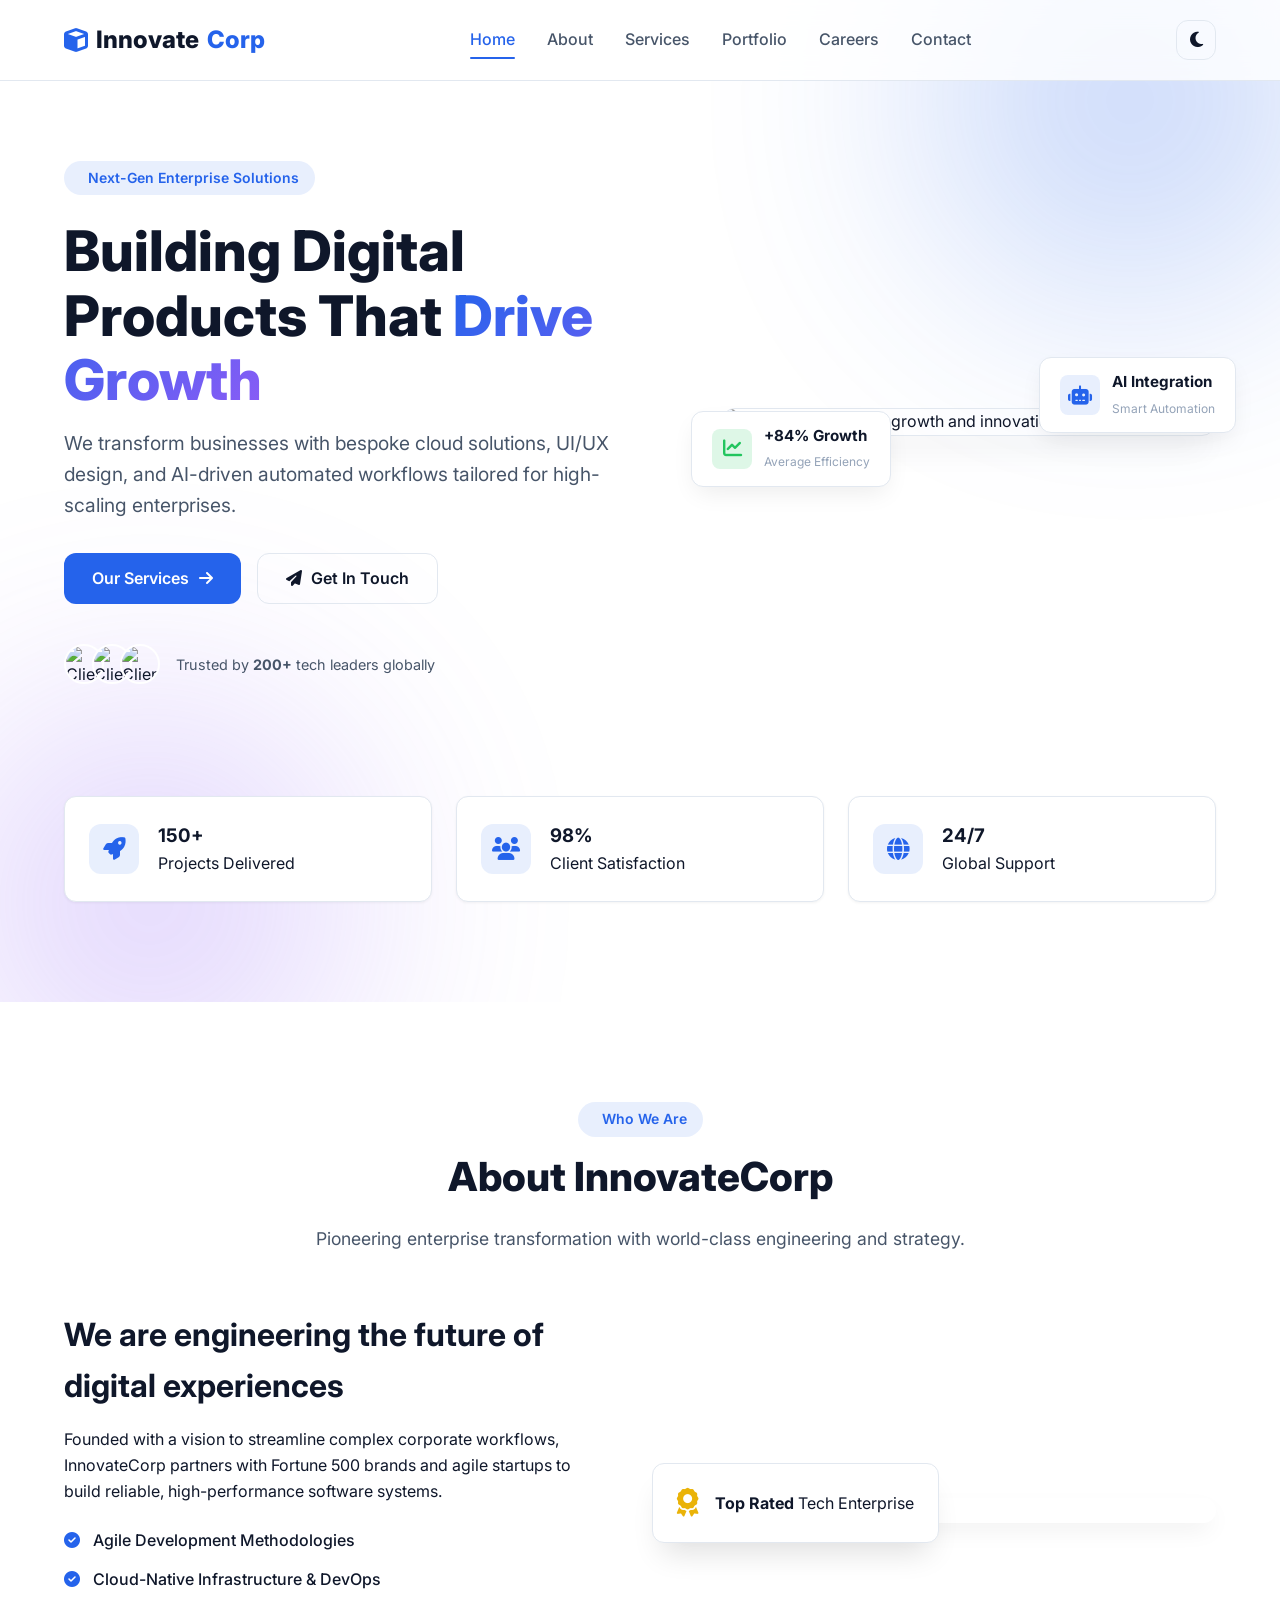
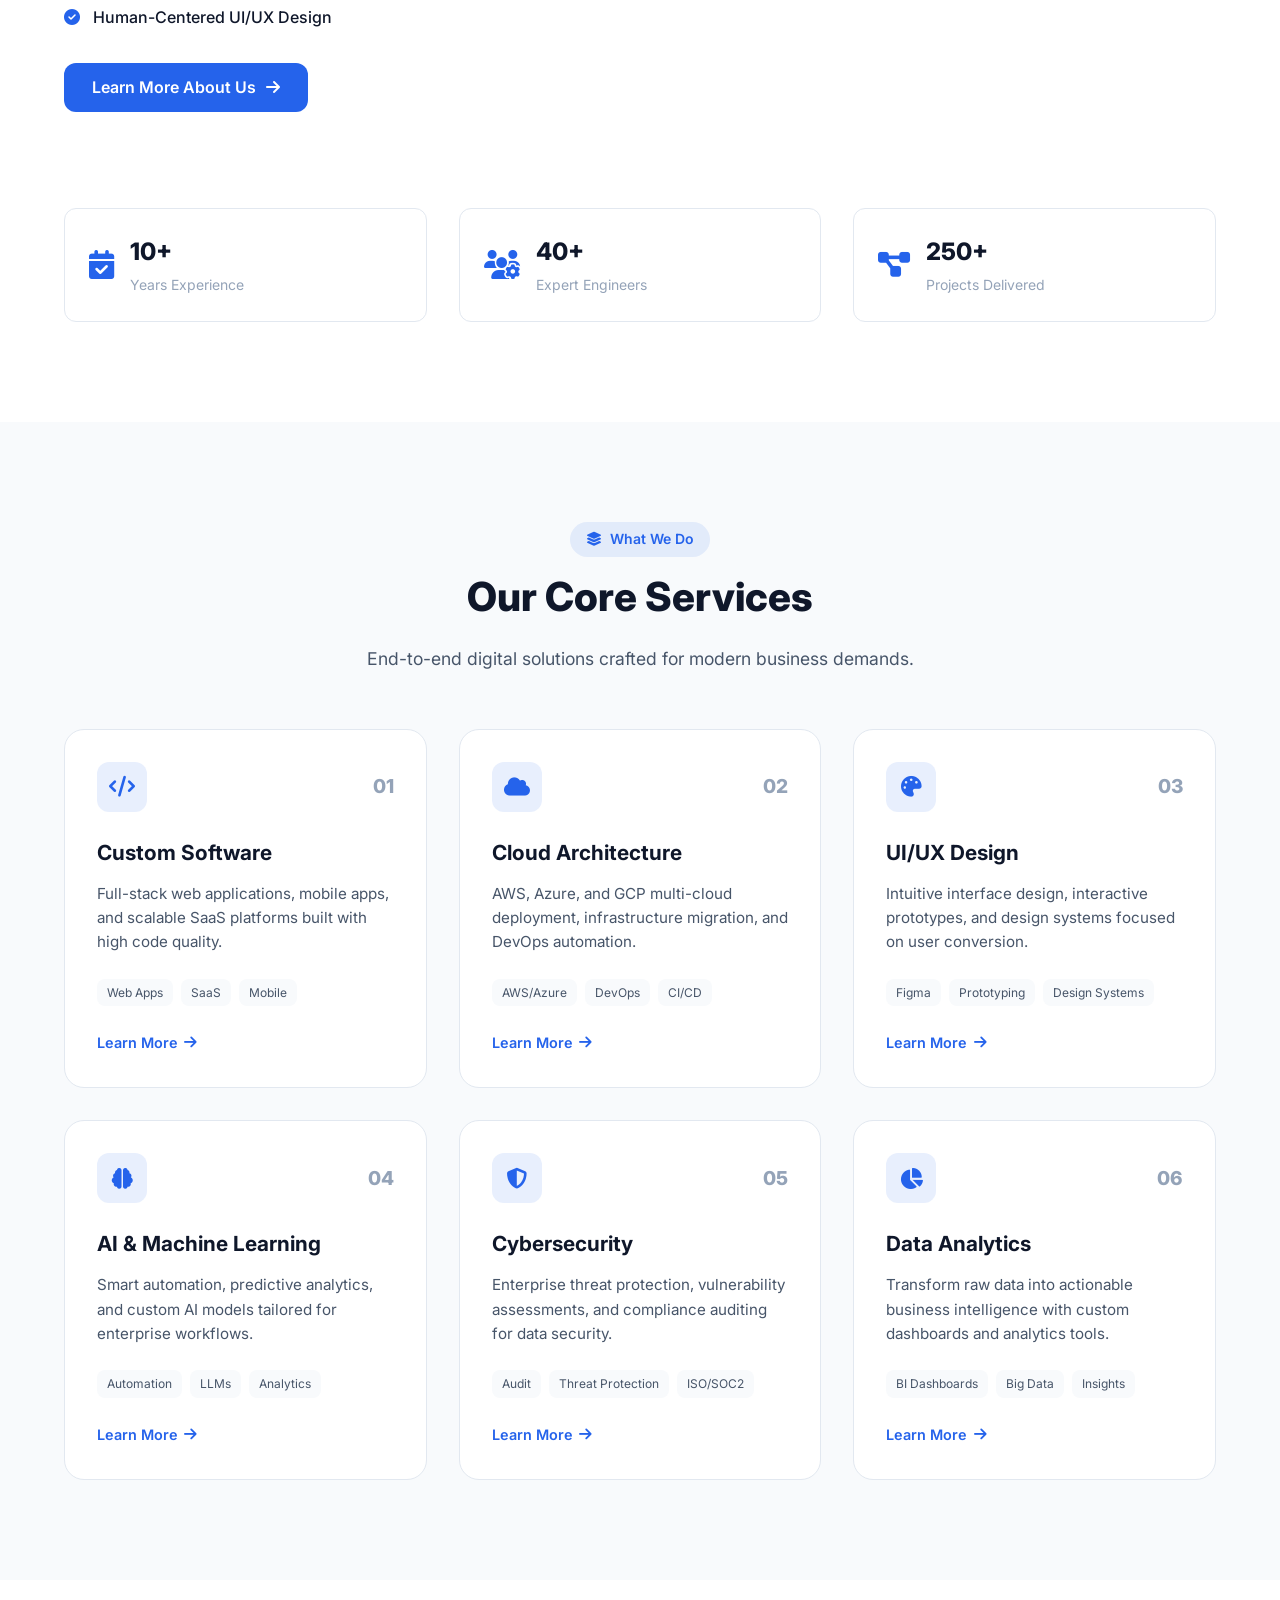
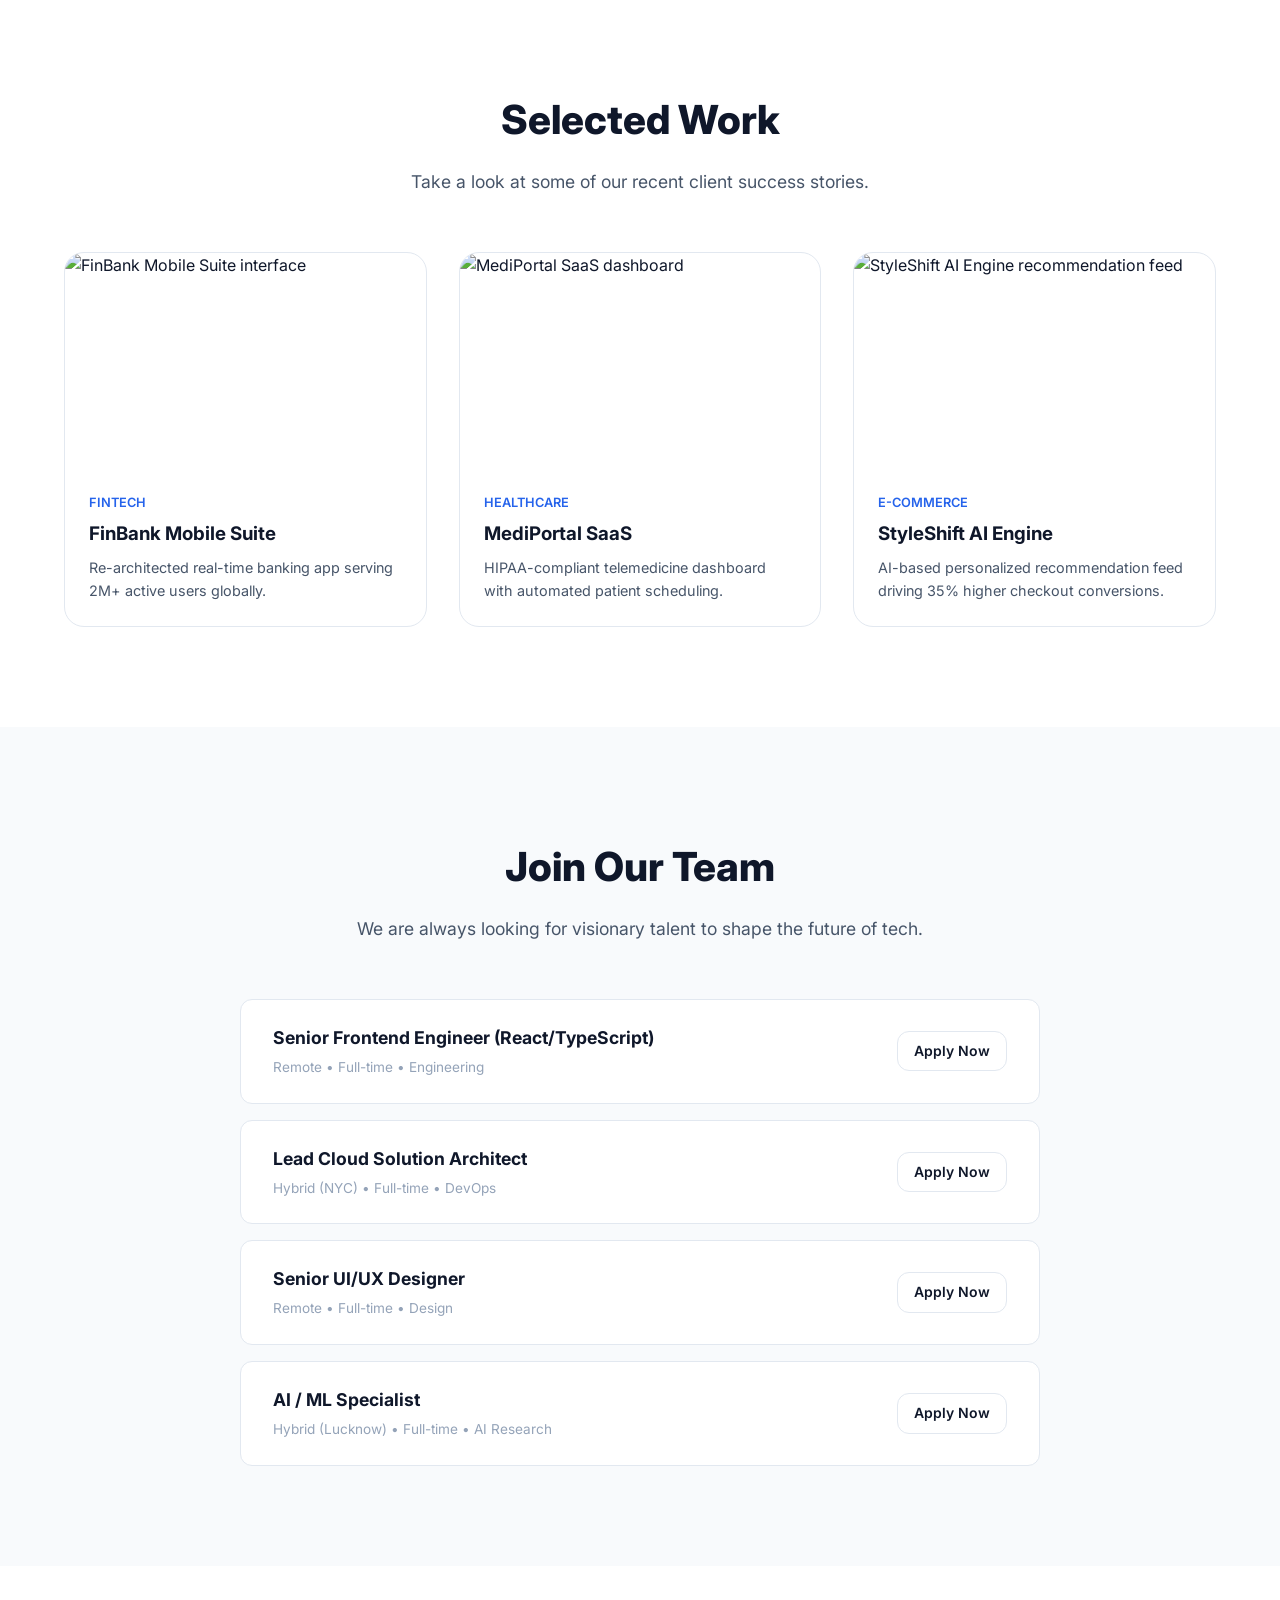
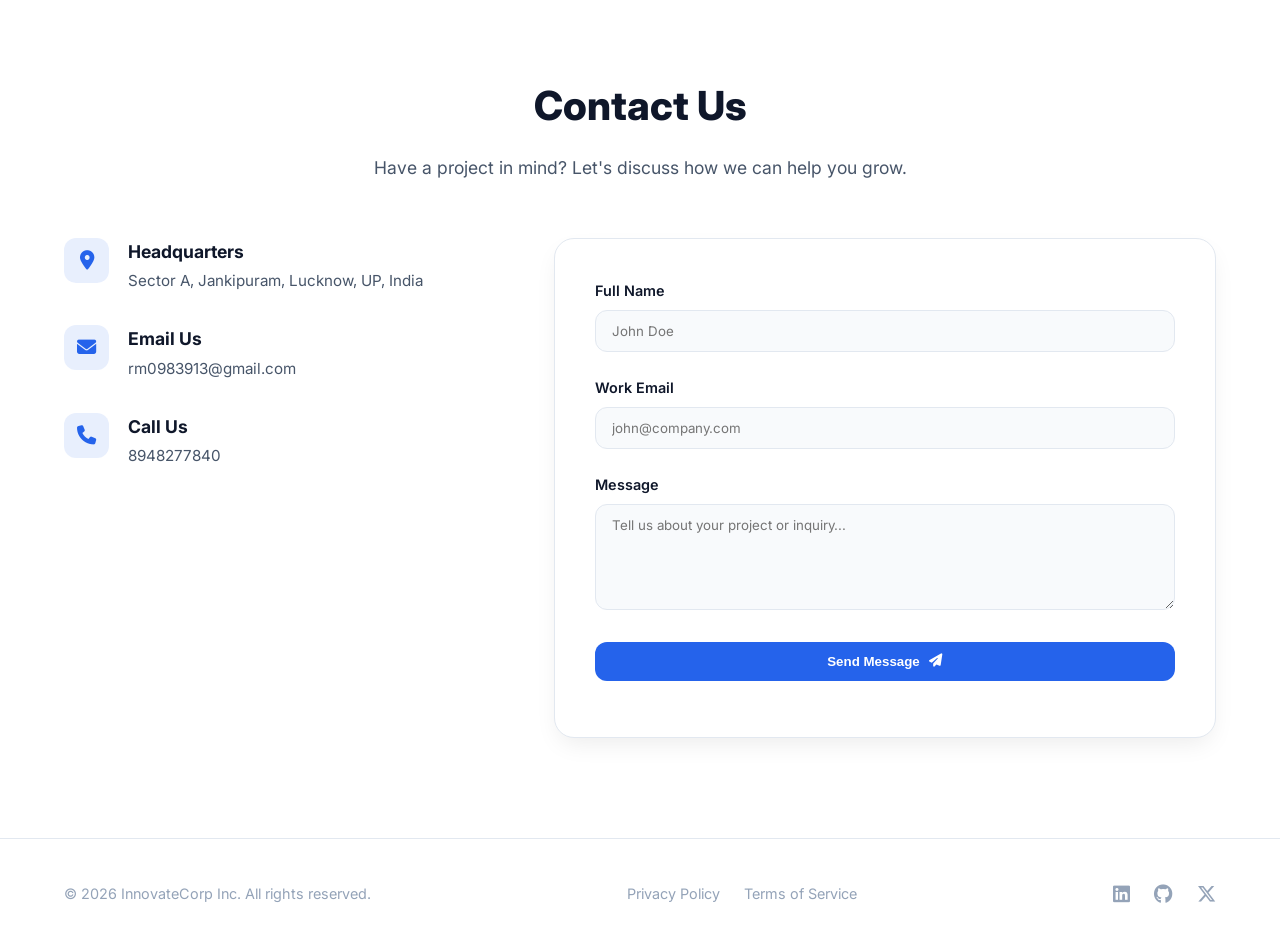
==== commit 91de9964: "Update index.html" ====
--- a/index.html
+++ b/index.html
@@ -47,299 +47,285 @@
 
     <main>
         <!-- Home / Hero Section -->
-        <!-- Home / Hero Section -->
-<section id="home" class="hero">
-    <!-- Background Glow Elements -->
-    <div class="hero-glow hero-glow-1"></div>
-    <div class="hero-glow hero-glow-2"></div>
-
-    <div class="container hero-container">
-        <!-- Left Content Column -->
-        <div class="hero-content fade-in">
-            <div class="badge-wrapper">
-                <span class="badge"><i class="fa-solid fa-sparkles"></i> Next-Gen Enterprise Solutions</span>
-            </div>
-            <h1>Building Digital Products That <span>Drive Growth</span></h1>
-            <p>We transform businesses with bespoke cloud solutions, UI/UX design, and AI-driven automated workflows tailored for high-scaling enterprises.</p>
-            
-            <div class="hero-btns">
-                <a href="#services" class="btn btn-primary">Our Services <i class="fa-solid fa-arrow-right"></i></a>
-                <a href="#contact" class="btn btn-secondary"><i class="fa-solid fa-paper-plane"></i> Get In Touch</a>
-            </div>
-
-            <!-- Client Avatars Proof -->
-            <div class="hero-trust-proof">
-                <div class="avatar-group">
-                    <img src="https://i.pravatar.cc/100?img=33" alt="Client Avatar">
-                    <img src="https://i.pravatar.cc/100?img=12" alt="Client Avatar">
-                    <img src="https://i.pravatar.cc/100?img=47" alt="Client Avatar">
-                </div>
-                <p>Trusted by <strong>200+</strong> tech leaders globally</p>
-            </div>
-        </div>
-
-        <!-- Right Image Column with Floating Badges -->
-        <div class="hero-image-container fade-in">
-            <div class="hero-image-wrapper">
-                <img src="https://img.magnific.com/free-photo/group-people-working-website-template_53876-25068.jpg?semt=ais_hybrid&w=740&q=80" alt="Digital illustration of growth and innovation" class="hero-main-image">
+        <section id="home" class="hero">
+            <div class="hero-glow hero-glow-1"></div>
+            <div class="hero-glow hero-glow-2"></div>
+
+            <div class="container hero-container">
+                <!-- Left Content Column -->
+                <div class="hero-content fade-in">
+                    <div class="badge-wrapper">
+                        <span class="badge"><i class="fa-solid fa-sparkles"></i> Next-Gen Enterprise Solutions</span>
+                    </div>
+                    <h1>Building Digital Products That <span>Drive Growth</span></h1>
+                    <p>We transform businesses with bespoke cloud solutions, UI/UX design, and AI-driven automated workflows tailored for high-scaling enterprises.</p>
+                    
+                    <div class="hero-btns">
+                        <a href="#services" class="btn btn-primary">Our Services <i class="fa-solid fa-arrow-right"></i></a>
+                        <a href="#contact" class="btn btn-secondary"><i class="fa-solid fa-paper-plane"></i> Get In Touch</a>
+                    </div>
+
+                    <!-- Client Avatars Proof -->
+                    <div class="hero-trust-proof">
+                        <div class="avatar-group">
+                            <img src="https://i.pravatar.cc/100?img=33" alt="Client Avatar">
+                            <img src="https://i.pravatar.cc/100?img=12" alt="Client Avatar">
+                            <img src="https://i.pravatar.cc/100?img=47" alt="Client Avatar">
+                        </div>
+                        <p>Trusted by <strong>200+</strong> tech leaders globally</p>
+                    </div>
+                </div>
+
+                <!-- Right Image Column with Floating Badges -->
+                <div class="hero-image-container fade-in">
+                    <div class="hero-image-wrapper">
+                        <img src="https://img.magnific.com/free-photo/group-people-working-website-template_53876-25068.jpg?semt=ais_hybrid&w=740&q=80" alt="Digital illustration of growth and innovation" class="hero-main-image">
+                        
+                        <div class="floating-card float-1">
+                            <div class="floating-icon pulse-green">
+                                <i class="fa-solid fa-chart-line"></i>
+                            </div>
+                            <div>
+                                <strong>+84% Growth</strong>
+                                <span>Average Efficiency</span>
+                            </div>
+                        </div>
+
+                        <div class="floating-card float-2">
+                            <div class="floating-icon icon-blue">
+                                <i class="fa-solid fa-robot"></i>
+                            </div>
+                            <div>
+                                <strong>AI Integration</strong>
+                                <span>Smart Automation</span>
+                            </div>
+                        </div>
+                    </div>
+                </div>
+
+                <!-- Bottom Stats Grid -->
+                <div class="hero-card-grid fade-in">
+                    <div class="hero-stat-card">
+                        <div class="stat-icon-wrapper">
+                            <i class="fa-solid fa-rocket card-icon"></i>
+                        </div>
+                        <div>
+                            <h3>150+</h3>
+                            <p>Projects Delivered</p>
+                        </div>
+                    </div>
+                    <div class="hero-stat-card">
+                        <div class="stat-icon-wrapper">
+                            <i class="fa-solid fa-users card-icon"></i>
+                        </div>
+                        <div>
+                            <h3>98%</h3>
+                            <p>Client Satisfaction</p>
+                        </div>
+                    </div>
+                    <div class="hero-stat-card">
+                        <div class="stat-icon-wrapper">
+                            <i class="fa-solid fa-globe card-icon"></i>
+                        </div>
+                        <div>
+                            <h3>24/7</h3>
+                            <p>Global Support</p>
+                        </div>
+                    </div>
+                </div>
+            </div>
+        </section>
+
+        <!-- About Section -->
+        <section id="about" class="about section-padding">
+            <div class="container">
+                <div class="section-title">
+                    <span class="badge"><i class="fa-solid fa-sparkles"></i> Who We Are</span>
+                    <h2>About InnovateCorp</h2>
+                    <p>Pioneering enterprise transformation with world-class engineering and strategy.</p>
+                </div>
                 
-                <!-- Floating Badge 1 -->
-                <div class="floating-card float-1">
-                    <div class="floating-icon pulse-green">
-                        <i class="fa-solid fa-chart-line"></i>
-                    </div>
-                    <div>
-                        <strong>+84% Growth</strong>
-                        <span>Average Efficiency</span>
-                    </div>
-                </div>
-
-                <!-- Floating Badge 2 -->
-                <div class="floating-card float-2">
-                    <div class="floating-icon icon-blue">
-                        <i class="fa-solid fa-robot"></i>
-                    </div>
-                    <div>
-                        <strong>AI Integration</strong>
-                        <span>Smart Automation</span>
-                    </div>
-                </div>
-            </div>
-        </div>
-
-        <!-- Bottom Stats Grid -->
-        <div class="hero-card-grid fade-in">
-            <div class="hero-stat-card">
-                <div class="stat-icon-wrapper">
-                    <i class="fa-solid fa-rocket card-icon"></i>
-                </div>
-                <div>
-                    <h3>150+</h3>
-                    <p>Projects Delivered</p>
-                </div>
-            </div>
-            <div class="hero-stat-card">
-                <div class="stat-icon-wrapper">
-                    <i class="fa-solid fa-users card-icon"></i>
-                </div>
-                <div>
-                    <h3>98%</h3>
-                    <p>Client Satisfaction</p>
-                </div>
-            </div>
-            <div class="hero-stat-card">
-                <div class="stat-icon-wrapper">
-                    <i class="fa-solid fa-globe card-icon"></i>
-                </div>
-                <div>
-                    <h3>24/7</h3>
-                    <p>Global Support</p>
-                </div>
-            </div>
-        </div>
-    </div>
-</section>
-
-        <!-- About Section -->
-<section id="about" class="about section-padding">
-    <div class="container">
-        <div class="section-title fade-in-up">
-            <span class="badge"><i class="fa-solid fa-sparkles"></i> Who We Are</span>
-            <h2>About InnovateCorp</h2>
-            <p>Pioneering enterprise transformation with world-class engineering and strategy.</p>
-        </div>
-        
-        <div class="about-grid">
-            <!-- Left Text Content -->
-            <div class="about-text">
-                <h3>We are engineering the future of digital experiences</h3>
-                <p>Founded with a vision to streamline complex corporate workflows, InnovateCorp partners with Fortune 500 brands and agile startups to build reliable, high-performance software systems.</p>
+                <div class="about-grid">
+                    <div class="about-text">
+                        <h3>We are engineering the future of digital experiences</h3>
+                        <p>Founded with a vision to streamline complex corporate workflows, InnovateCorp partners with Fortune 500 brands and agile startups to build reliable, high-performance software systems.</p>
+                        
+                        <ul class="about-features">
+                            <li>
+                                <div class="feature-icon"><i class="fa-solid fa-circle-check"></i></div>
+                                <span>Agile Development Methodologies</span>
+                            </li>
+                            <li>
+                                <div class="feature-icon"><i class="fa-solid fa-circle-check"></i></div>
+                                <span>Cloud-Native Infrastructure & DevOps</span>
+                            </li>
+                            <li>
+                                <div class="feature-icon"><i class="fa-solid fa-circle-check"></i></div>
+                                <span>Human-Centered UI/UX Design</span>
+                            </li>
+                        </ul>
+
+                        <a href="#contact" class="btn btn-primary about-cta">Learn More About Us <i class="fa-solid fa-arrow-right"></i></a>
+                    </div>
+
+                    <div class="about-image-wrapper">
+                        <div class="about-img-frame">
+                            <img src="https://images.stockcake.com/public/3/d/c/3dc13573-bfa9-4a6c-abf3-a90b62d71df4/tech-team-working-stockcake.jpg" alt="InnovateCorp team collaborating" class="about-team-image">
+                        </div>
+                        
+                        <div class="floating-badge pulse-anim">
+                            <div class="badge-icon"><i class="fa-solid fa-award"></i></div>
+                            <div class="badge-text">
+                                <strong>Top Rated</strong>
+                                <span>Tech Enterprise</span>
+                            </div>
+                        </div>
+                    </div>
+
+                    <div class="about-stats-grid">
+                        <div class="stat-box hover-lift">
+                            <div class="stat-icon"><i class="fa-solid fa-calendar-check"></i></div>
+                            <div class="stat-info">
+                                <span class="stat-number">10+</span>
+                                <span class="stat-label">Years Experience</span>
+                            </div>
+                        </div>
+
+                        <div class="stat-box hover-lift">
+                            <div class="stat-icon"><i class="fa-solid fa-users-gear"></i></div>
+                            <div class="stat-info">
+                                <span class="stat-number">40+</span>
+                                <span class="stat-label">Expert Engineers</span>
+                            </div>
+                        </div>
+
+                        <div class="stat-box hover-lift">
+                            <div class="stat-icon"><i class="fa-solid fa-diagram-project"></i></div>
+                            <div class="stat-info">
+                                <span class="stat-number">250+</span>
+                                <span class="stat-label">Projects Delivered</span>
+                            </div>
+                        </div>
+                    </div>
+                </div>
+            </div>
+        </section>
+
+        <!-- Services Section -->
+        <section id="services" class="services section-padding alt-bg">
+            <div class="container">
+                <div class="section-title">
+                    <span class="badge"><i class="fa-solid fa-layer-group"></i> What We Do</span>
+                    <h2>Our Core Services</h2>
+                    <p>End-to-end digital solutions crafted for modern business demands.</p>
+                </div>
                 
-                <ul class="about-features">
-                    <li>
-                        <div class="feature-icon"><i class="fa-solid fa-circle-check"></i></div>
-                        <span>Agile Development Methodologies</span>
-                    </li>
-                    <li>
-                        <div class="feature-icon"><i class="fa-solid fa-circle-check"></i></div>
-                        <span>Cloud-Native Infrastructure & DevOps</span>
-                    </li>
-                    <li>
-                        <div class="feature-icon"><i class="fa-solid fa-circle-check"></i></div>
-                        <span>Human-Centered UI/UX Design</span>
-                    </li>
-                </ul>
-
-                <a href="#contact" class="btn btn-primary about-cta">Learn More About Us <i class="fa-solid fa-arrow-right"></i></a>
-            </div>
-
-            <!-- Right Visual Image Wrapper -->
-            <div class="about-image-wrapper">
-                <div class="about-img-frame">
-                    <img src="https://images.stockcake.com/public/3/d/c/3dc13573-bfa9-4a6c-abf3-a90b62d71df4/tech-team-working-stockcake.jpg" alt="InnovateCorp team collaborating in a modern office" class="about-team-image">
-                </div>
-                
-                <!-- Floating Experience Card Animation -->
-                <div class="floating-badge pulse-anim">
-                    <div class="badge-icon"><i class="fa-solid fa-award"></i></div>
-                    <div class="badge-text">
-                        <strong>Top Rated</strong>
-                        <span>Tech Enterprise</span>
-                    </div>
-                </div>
-            </div>
-
-            <!-- Animated Stats Grid -->
-            <div class="about-stats-grid">
-                <div class="stat-box hover-lift">
-                    <div class="stat-icon"><i class="fa-solid fa-calendar-check"></i></div>
-                    <div class="stat-info">
-                        <span class="stat-number">10+</span>
-                        <span class="stat-label">Years Experience</span>
-                    </div>
-                </div>
-
-                <div class="stat-box hover-lift">
-                    <div class="stat-icon"><i class="fa-solid fa-users-gear"></i></div>
-                    <div class="stat-info">
-                        <span class="stat-number">40+</span>
-                        <span class="stat-label">Expert Engineers</span>
-                    </div>
-                </div>
-
-                <div class="stat-box hover-lift">
-                    <div class="stat-icon"><i class="fa-solid fa-diagram-project"></i></div>
-                    <div class="stat-info">
-                        <span class="stat-number">250+</span>
-                        <span class="stat-label">Projects Delivered</span>
-                    </div>
-                </div>
-            </div>
-        </div>
-    </div>
-</section>
-        </section>
-
-      <!-- Services Section -->
-<section id="services" class="services section-padding alt-bg">
-    <div class="container">
-        <div class="section-title">
-            <span class="badge"><i class="fa-solid fa-layer-group"></i> What We Do</span>
-            <h2>Our Core Services</h2>
-            <p>End-to-end digital solutions crafted for modern business demands.</p>
-        </div>
-        
-        <div class="grid grid-3">
-            <!-- Service 1 -->
-            <div class="card service-card">
-                <div class="service-card-top">
-                    <div class="service-icon-wrapper">
-                        <i class="fa-solid fa-code service-icon"></i>
-                    </div>
-                    <span class="service-number">01</span>
-                </div>
-                <h3>Custom Software</h3>
-                <p>Full-stack web applications, mobile apps, and scalable SaaS platforms built with high code quality.</p>
-                <div class="service-tags">
-                    <span>Web Apps</span>
-                    <span>SaaS</span>
-                    <span>Mobile</span>
-                </div>
-                <a href="#contact" class="service-link">Learn More <i class="fa-solid fa-arrow-right"></i></a>
-            </div>
-
-            <!-- Service 2 -->
-            <div class="card service-card">
-                <div class="service-card-top">
-                    <div class="service-icon-wrapper">
-                        <i class="fa-solid fa-cloud service-icon"></i>
-                    </div>
-                    <span class="service-number">02</span>
-                </div>
-                <h3>Cloud Architecture</h3>
-                <p>AWS, Azure, and GCP multi-cloud deployment, infrastructure migration, and DevOps automation.</p>
-                <div class="service-tags">
-                    <span>AWS/Azure</span>
-                    <span>DevOps</span>
-                    <span>CI/CD</span>
-                </div>
-                <a href="#contact" class="service-link">Learn More <i class="fa-solid fa-arrow-right"></i></a>
-            </div>
-
-            <!-- Service 3 -->
-            <div class="card service-card">
-                <div class="service-card-top">
-                    <div class="service-icon-wrapper">
-                        <i class="fa-solid fa-palette service-icon"></i>
-                    </div>
-                    <span class="service-number">03</span>
-                </div>
-                <h3>UI/UX Design</h3>
-                <p>Intuitive interface design, interactive prototypes, and design systems focused on user conversion.</p>
-                <div class="service-tags">
-                    <span>Figma</span>
-                    <span>Prototyping</span>
-                    <span>Design Systems</span>
-                </div>
-                <a href="#contact" class="service-link">Learn More <i class="fa-solid fa-arrow-right"></i></a>
-            </div>
-
-            <!-- Service 4 -->
-            <div class="card service-card">
-                <div class="service-card-top">
-                    <div class="service-icon-wrapper">
-                        <i class="fa-solid fa-brain service-icon"></i>
-                    </div>
-                    <span class="service-number">04</span>
-                </div>
-                <h3>AI & Machine Learning</h3>
-                <p>Smart automation, predictive analytics, and custom AI models tailored for enterprise workflows.</p>
-                <div class="service-tags">
-                    <span>Automation</span>
-                    <span>LLMs</span>
-                    <span>Analytics</span>
-                </div>
-                <a href="#contact" class="service-link">Learn More <i class="fa-solid fa-arrow-right"></i></a>
-            </div>
-
-            <!-- Service 5 -->
-            <div class="card service-card">
-                <div class="service-card-top">
-                    <div class="service-icon-wrapper">
-                        <i class="fa-solid fa-shield-halved service-icon"></i>
-                    </div>
-                    <span class="service-number">05</span>
-                </div>
-                <h3>Cybersecurity</h3>
-                <p>Enterprise threat protection, vulnerability assessments, and compliance auditing for data security.</p>
-                <div class="service-tags">
-                    <span>Audit</span>
-                    <span>Threat Protection</span>
-                    <span>ISO/SOC2</span>
-                </div>
-                <a href="#contact" class="service-link">Learn More <i class="fa-solid fa-arrow-right"></i></a>
-            </div>
-
-            <!-- Service 6 -->
-            <div class="card service-card">
-                <div class="service-card-top">
-                    <div class="service-icon-wrapper">
-                        <i class="fa-solid fa-chart-pie service-icon"></i>
-                    </div>
-                    <span class="service-number">06</span>
-                </div>
-                <h3>Data Analytics</h3>
-                <p>Transform raw data into actionable business intelligence with custom dashboards and analytics tools.</p>
-                <div class="service-tags">
-                    <span>BI Dashboards</span>
-                    <span>Big Data</span>
-                    <span>Insights</span>
-                </div>
-                <a href="#contact" class="service-link">Learn More <i class="fa-solid fa-arrow-right"></i></a>
-            </div>
-        </div>
-    </div>
-</section>
+                <div class="grid grid-3">
+                    <div class="card service-card">
+                        <div class="service-card-top">
+                            <div class="service-icon-wrapper">
+                                <i class="fa-solid fa-code service-icon"></i>
+                            </div>
+                            <span class="service-number">01</span>
+                        </div>
+                        <h3>Custom Software</h3>
+                        <p>Full-stack web applications, mobile apps, and scalable SaaS platforms built with high code quality.</p>
+                        <div class="service-tags">
+                            <span>Web Apps</span>
+                            <span>SaaS</span>
+                            <span>Mobile</span>
+                        </div>
+                        <a href="#contact" class="service-link">Learn More <i class="fa-solid fa-arrow-right"></i></a>
+                    </div>
+
+                    <div class="card service-card">
+                        <div class="service-card-top">
+                            <div class="service-icon-wrapper">
+                                <i class="fa-solid fa-cloud service-icon"></i>
+                            </div>
+                            <span class="service-number">02</span>
+                        </div>
+                        <h3>Cloud Architecture</h3>
+                        <p>AWS, Azure, and GCP multi-cloud deployment, infrastructure migration, and DevOps automation.</p>
+                        <div class="service-tags">
+                            <span>AWS/Azure</span>
+                            <span>DevOps</span>
+                            <span>CI/CD</span>
+                        </div>
+                        <a href="#contact" class="service-link">Learn More <i class="fa-solid fa-arrow-right"></i></a>
+                    </div>
+
+                    <div class="card service-card">
+                        <div class="service-card-top">
+                            <div class="service-icon-wrapper">
+                                <i class="fa-solid fa-palette service-icon"></i>
+                            </div>
+                            <span class="service-number">03</span>
+                        </div>
+                        <h3>UI/UX Design</h3>
+                        <p>Intuitive interface design, interactive prototypes, and design systems focused on user conversion.</p>
+                        <div class="service-tags">
+                            <span>Figma</span>
+                            <span>Prototyping</span>
+                            <span>Design Systems</span>
+                        </div>
+                        <a href="#contact" class="service-link">Learn More <i class="fa-solid fa-arrow-right"></i></a>
+                    </div>
+
+                    <div class="card service-card">
+                        <div class="service-card-top">
+                            <div class="service-icon-wrapper">
+                                <i class="fa-solid fa-brain service-icon"></i>
+                            </div>
+                            <span class="service-number">04</span>
+                        </div>
+                        <h3>AI & Machine Learning</h3>
+                        <p>Smart automation, predictive analytics, and custom AI models tailored for enterprise workflows.</p>
+                        <div class="service-tags">
+                            <span>Automation</span>
+                            <span>LLMs</span>
+                            <span>Analytics</span>
+                        </div>
+                        <a href="#contact" class="service-link">Learn More <i class="fa-solid fa-arrow-right"></i></a>
+                    </div>
+
+                    <div class="card service-card">
+                        <div class="service-card-top">
+                            <div class="service-icon-wrapper">
+                                <i class="fa-solid fa-shield-halved service-icon"></i>
+                            </div>
+                            <span class="service-number">05</span>
+                        </div>
+                        <h3>Cybersecurity</h3>
+                        <p>Enterprise threat protection, vulnerability assessments, and compliance auditing for data security.</p>
+                        <div class="service-tags">
+                            <span>Audit</span>
+                            <span>Threat Protection</span>
+                            <span>ISO/SOC2</span>
+                        </div>
+                        <a href="#contact" class="service-link">Learn More <i class="fa-solid fa-arrow-right"></i></a>
+                    </div>
+
+                    <div class="card service-card">
+                        <div class="service-card-top">
+                            <div class="service-icon-wrapper">
+                                <i class="fa-solid fa-chart-pie service-icon"></i>
+                            </div>
+                            <span class="service-number">06</span>
+                        </div>
+                        <h3>Data Analytics</h3>
+                        <p>Transform raw data into actionable business intelligence with custom dashboards and analytics tools.</p>
+                        <div class="service-tags">
+                            <span>BI Dashboards</span>
+                            <span>Big Data</span>
+                            <span>Insights</span>
+                        </div>
+                        <a href="#contact" class="service-link">Learn More <i class="fa-solid fa-arrow-right"></i></a>
+                    </div>
+                </div>
+            </div>
+        </section>
+
         <!-- Portfolio Section -->
         <section id="portfolio" class="portfolio section-padding">
             <div class="container">
@@ -349,24 +335,21 @@
                 </div>
                 <div class="grid grid-3">
                     <div class="card portfolio-card">
-                        <!-- ADDED: Portfolio project image -->
-                        <img src="https://images.ui8.net/uploads/row-single_1698398981650.jpg" alt="FinBank Mobile Suite interface screenshot" class="portfolio-image">
+                        <img src="https://images.ui8.net/uploads/row-single_1698398981650.jpg" alt="FinBank Mobile Suite interface" class="portfolio-image">
                         <div class="portfolio-tag">Fintech</div>
                         <h3>FinBank Mobile Suite</h3>
                         <p>Re-architected real-time banking app serving 2M+ active users globally.</p>
                     </div>
 
                     <div class="card portfolio-card">
-                        <!-- ADDED: Portfolio project image -->
-                        <img src="https://tailadmin.com/_next/image?url=https%3A%2F%2Fcdn.sanity.io%2Fimages%2Fhkc8ojqt%2Fproduction%2F517c7e169b2004c180bdd2be196c76e23a372bf5-1920x1080.png%3Ffit%3Dmax%26auto%3Dformat&w=3840&q=75" alt="MediPortal SaaS dashboard screenshot" class="portfolio-image">
+                        <img src="https://tailadmin.com/_next/image?url=https%3A%2F%2Fcdn.sanity.io%2Fimages%2Fhkc8ojqt%2Fproduction%2F517c7e169b2004c180bdd2be196c76e23a372bf5-1920x1080.png%3Ffit%3Dmax%26auto%3Dformat&w=3840&q=75" alt="MediPortal SaaS dashboard" class="portfolio-image">
                         <div class="portfolio-tag">Healthcare</div>
                         <h3>MediPortal SaaS</h3>
                         <p>HIPAA-compliant telemedicine dashboard with automated patient scheduling.</p>
                     </div>
 
                     <div class="card portfolio-card">
-                        <!-- ADDED: Portfolio project image -->
-                        <img src="https://encrypted-tbn0.gstatic.com/images?q=tbn:ANd9GcSZScv9dgsmCRnULsBtJNWe0FTuxKz6HNwvLb4nR-hiiDdM_o4y3oCOM_k7&s=10" alt="StyleShift AI Engine recommendation feed screenshot" class="portfolio-image">
+                        <img src="https://encrypted-tbn0.gstatic.com/images?q=tbn:ANd9GcSZScv9dgsmCRnULsBtJNWe0FTuxKz6HNwvLb4nR-hiiDdM_o4y3oCOM_k7&s=10" alt="StyleShift AI Engine recommendation feed" class="portfolio-image">
                         <div class="portfolio-tag">E-Commerce</div>
                         <h3>StyleShift AI Engine</h3>
                         <p>AI-based personalized recommendation feed driving 35% higher checkout conversions.</p>
@@ -388,28 +371,28 @@
                             <h3>Senior Frontend Engineer (React/TypeScript)</h3>
                             <p class="job-meta">Remote • Full-time • Engineering</p>
                         </div>
-                        <a href="apply.html" class="btn btn-secondary btn-sm">Apply Now</a>
+                        <a href="#contact" class="btn btn-secondary btn-sm">Apply Now</a>
                     </div>
                     <div class="job-card">
                         <div>
                             <h3>Lead Cloud Solution Architect</h3>
                             <p class="job-meta">Hybrid (NYC) • Full-time • DevOps</p>
                         </div>
-                        <a href="apply.html" class="btn btn-secondary btn-sm">Apply Now</a>
+                        <a href="#contact" class="btn btn-secondary btn-sm">Apply Now</a>
                     </div>
                     <div class="job-card">
                         <div>
                             <h3>Senior UI/UX Designer</h3>
                             <p class="job-meta">Remote • Full-time • Design</p>
                         </div>
-                        <a href="apply.html" class="btn btn-secondary btn-sm">Apply Now</a>
+                        <a href="#contact" class="btn btn-secondary btn-sm">Apply Now</a>
                     </div>
                     <div class="job-card">
                         <div>
-                            <h3>Senior UI/UX Designer</h3>
-                            <p class="job-meta">Remote • Full-time • Design</p>
-                        </div>
-                        <a href="apply.html" class="btn btn-secondary btn-sm">Apply Now</a>
+                            <h3>AI / ML Specialist</h3>
+                            <p class="job-meta">Hybrid (Lucknow) • Full-time • AI Research</p>
+                        </div>
+                        <a href="#contact" class="btn btn-secondary btn-sm">Apply Now</a>
                     </div>
                 </div>
             </div>
@@ -428,7 +411,7 @@
                             <i class="fa-solid fa-location-dot info-icon"></i>
                             <div>
                                 <h4>Headquarters</h4>
-                                <p>Sector A , Jankipuram , Lucknow , UP , India</p>
+                                <p>Sector A, Jankipuram, Lucknow, UP, India</p>
                             </div>
                         </div>
                         <div class="info-item">
@@ -486,4 +469,4 @@
 
     <script src="script.js"></script>
 </body>
-</html>+</html>
--- a/styles.css
+++ b/styles.css
@@ -1,92 +1,77 @@
-/* ==========================================================================
-   1. CSS VARIABLES & THEMES (Light & Dark Mode)
-   ========================================================================== */
+/* ==========================================
+   CSS Variables & Theme Tokens
+   ========================================== */
 :root {
-  /* Font Family */
-  --font-main: 'Inter', system-ui, -apple-system, sans-serif;
-
-  /* Light Theme Colors */
-  --bg-primary: #ffffff;
-  --bg-secondary: #f8fafc;
-  --bg-alt: #f1f5f9;
-  --text-main: #0f172a;
-  --text-muted: #475569;
-  --text-light: #64748b;
+  --primary: #2563eb;
+  --primary-hover: #1d4ed8;
+  --primary-light: rgba(37, 99, 235, 0.1);
+  --secondary: #0f172a;
   
-  /* Brand Colors */
-  --primary: #4f46e5;       /* Indigo primary */
-  --primary-hover: #4338ca;
-  --primary-light: #e0e7ff;
-  --secondary: #0ea5e9;     /* Sky blue accent */
-  --accent-green: #10b981;
+  --bg-main: #ffffff;
+  --bg-alt: #f8fafc;
+  --bg-card: #ffffff;
   
-  /* Borders & Shadows */
+  --text-primary: #0f172a;
+  --text-secondary: #475569;
+  --text-muted: #94a3b8;
+  
   --border-color: #e2e8f0;
-  --card-bg: #ffffff;
   --shadow-sm: 0 1px 3px rgba(0,0,0,0.05);
-  --shadow-md: 0 4px 6px -1px rgba(0,0,0,0.07), 0 2px 4px -1px rgba(0,0,0,0.04);
-  --shadow-lg: 0 10px 25px -5px rgba(0,0,0,0.1), 0 8px 10px -6px rgba(0,0,0,0.04);
-  --shadow-glow: 0 0 25px rgba(79, 70, 229, 0.25);
-  
-  /* Layout Spacing */
-  --navbar-height: 80px;
+  --shadow-md: 0 10px 25px -5px rgba(0,0,0,0.08);
+  --shadow-lg: 0 20px 30px -10px rgba(0,0,0,0.12);
+
   --radius-sm: 8px;
   --radius-md: 12px;
   --radius-lg: 20px;
   --radius-full: 9999px;
-  
-  /* Transition */
-  --transition-fast: 0.2s ease;
-  --transition-normal: 0.3s cubic-bezier(0.4, 0, 0.2, 1);
-}
-
-/* Dark Theme Overrides */
+
+  --transition: all 0.3s cubic-bezier(0.4, 0, 0.2, 1);
+}
+
 [data-theme="dark"] {
-  --bg-primary: #0f172a;
-  --bg-secondary: #1e293b;
-  --bg-alt: #1e293b;
-  --text-main: #f8fafc;
-  --text-muted: #cbd5e1;
-  --text-light: #94a3b8;
-  
-  --primary: #6366f1;
-  --primary-hover: #4f46e5;
-  --primary-light: rgba(99, 102, 241, 0.15);
-  
+  --bg-main: #0b0f17;
+  --bg-alt: #111827;
+  --bg-card: #1e293b;
+
+  --text-primary: #f8fafc;
+  --text-secondary: #cbd5e1;
+  --text-muted: #64748b;
+
   --border-color: #334155;
-  --card-bg: #1e293b;
   --shadow-sm: 0 1px 3px rgba(0,0,0,0.3);
-  --shadow-md: 0 4px 6px -1px rgba(0,0,0,0.4);
-  --shadow-lg: 0 10px 25px -5px rgba(0,0,0,0.5);
-}
-
-/* ==========================================================================
-   2. RESET & BASE STYLES
-   ========================================================================== */
-*, *::before, *::after {
-  box-sizing: border-box;
+  --shadow-md: 0 10px 25px -5px rgba(0,0,0,0.4);
+  --shadow-lg: 0 20px 30px -10px rgba(0,0,0,0.6);
+}
+
+/* ==========================================
+   Base Styles & Reset
+   ========================================== */
+* {
   margin: 0;
   padding: 0;
+  box-sizing: border-box;
 }
 
 html {
   scroll-behavior: smooth;
-  font-size: 16px;
+  font-family: 'Inter', sans-serif;
 }
 
 body {
-  font-family: var(--font-main);
-  background-color: var(--bg-primary);
-  color: var(--text-main);
+  background-color: var(--bg-main);
+  color: var(--text-primary);
   line-height: 1.6;
-  overflow-x: hidden;
-  transition: background-color var(--transition-normal), color var(--transition-normal);
+  transition: background-color 0.3s, color 0.3s;
 }
 
 a {
   text-decoration: none;
   color: inherit;
-  transition: color var(--transition-fast);
+  transition: var(--transition);
+}
+
+ul {
+  list-style: none;
 }
 
 img {
@@ -95,171 +80,135 @@
   display: block;
 }
 
-ul {
-  list-style: none;
-}
-
-button, input, textarea {
-  font-family: inherit;
-  border: none;
-  outline: none;
-}
-
-button {
-  cursor: pointer;
-}
-
-/* Container */
+/* Layout Utilities */
 .container {
-  width: 100%;
-  max-width: 1240px;
+  width: 90%;
+  max-width: 1200px;
   margin: 0 auto;
-  padding: 0 1.5rem;
 }
 
 .section-padding {
-  padding: 6rem 0;
+  padding: 100px 0;
 }
 
 .alt-bg {
-  background-color: var(--bg-secondary);
-}
-
-/* ==========================================================================
-   3. TYPOGRAPHY & BADGES
-   ========================================================================== */
-h1, h2, h3, h4 {
-  color: var(--text-main);
-  font-weight: 700;
-  line-height: 1.2;
-}
-
-h1 {
-  font-size: clamp(2.5rem, 5vw, 4rem);
-  letter-spacing: -0.02em;
-}
-
-h2 {
-  font-size: clamp(2rem, 3.5vw, 2.75rem);
-  letter-spacing: -0.01em;
-}
-
-h3 {
-  font-size: 1.5rem;
-}
-
-p {
-  color: var(--text-muted);
-  font-size: 1.05rem;
-}
-
-.badge-wrapper {
-  display: inline-block;
-  margin-bottom: 1rem;
-}
-
-.badge {
-  display: inline-flex;
-  align-items: center;
-  gap: 0.5rem;
-  padding: 0.4rem 1rem;
-  background-color: var(--primary-light);
-  color: var(--primary);
-  font-size: 0.875rem;
-  font-weight: 600;
-  border-radius: var(--radius-full);
-}
-
+  background-color: var(--bg-alt);
+}
+
+.grid {
+  display: grid;
+  gap: 2rem;
+}
+
+.grid-3 {
+  grid-template-columns: repeat(auto-fit, minmax(320px, 1fr));
+}
+
+/* Typography & Section Titles */
 .section-title {
   text-align: center;
   max-width: 650px;
-  margin: 0 auto 4rem auto;
+  margin: 0 auto 3.5rem auto;
 }
 
 .section-title h2 {
-  margin: 0.75rem 0 1rem 0;
-}
-
-/* ==========================================================================
-   4. BUTTONS
-   ========================================================================== */
+  font-size: 2.5rem;
+  font-weight: 800;
+  margin: 0.5rem 0 1rem;
+}
+
+.section-title p {
+  color: var(--text-secondary);
+  font-size: 1.1rem;
+}
+
+.badge {
+  display: inline-flex;
+  align-items: center;
+  gap: 0.5rem;
+  padding: 6px 16px;
+  background-color: var(--primary-light);
+  color: var(--primary);
+  border-radius: var(--radius-full);
+  font-size: 0.875rem;
+  font-weight: 600;
+}
+
+/* Buttons */
 .btn {
   display: inline-flex;
   align-items: center;
-  justify-content: center;
   gap: 0.6rem;
-  padding: 0.85rem 1.75rem;
-  font-size: 1rem;
+  padding: 12px 28px;
+  border-radius: var(--radius-md);
   font-weight: 600;
-  border-radius: var(--radius-md);
-  transition: all var(--transition-fast);
+  cursor: pointer;
+  border: none;
+  transition: var(--transition);
 }
 
 .btn-primary {
   background-color: var(--primary);
   color: #ffffff;
-  box-shadow: 0 4px 14px rgba(79, 70, 229, 0.35);
 }
 
 .btn-primary:hover {
   background-color: var(--primary-hover);
   transform: translateY(-2px);
-  box-shadow: 0 6px 20px rgba(79, 70, 229, 0.45);
+  box-shadow: 0 10px 20px -5px rgba(37, 99, 235, 0.4);
 }
 
 .btn-secondary {
-  background-color: var(--card-bg);
-  color: var(--text-main);
+  background-color: transparent;
+  color: var(--text-primary);
   border: 1px solid var(--border-color);
 }
 
 .btn-secondary:hover {
-  background-color: var(--bg-alt);
-  border-color: var(--text-light);
-  transform: translateY(-2px);
+  background-color: var(--primary-light);
+  border-color: var(--primary);
+  color: var(--primary);
 }
 
 .btn-sm {
-  padding: 0.5rem 1.25rem;
+  padding: 8px 16px;
   font-size: 0.875rem;
 }
 
 .full-width {
   width: 100%;
-}
-
-/* ==========================================================================
-   5. NAVBAR & HEADER
-   ========================================================================== */
+  justify-content: center;
+}
+
+/* ==========================================
+   Header & Navbar
+   ========================================== */
 .navbar {
   position: fixed;
   top: 0;
   left: 0;
   width: 100%;
-  height: var(--navbar-height);
-  background-color: rgba(255, 255, 255, 0.85);
+  z-index: 1000;
+  background-color: rgba(255, 255, 255, 0.8);
   backdrop-filter: blur(12px);
-  -webkit-backdrop-filter: blur(12px);
   border-bottom: 1px solid var(--border-color);
-  z-index: 1000;
-  transition: background-color var(--transition-normal);
+  transition: var(--transition);
 }
 
 [data-theme="dark"] .navbar {
-  background-color: rgba(15, 23, 42, 0.85);
+  background-color: rgba(11, 15, 23, 0.8);
 }
 
 .nav-container {
   display: flex;
-  align-items: center;
   justify-content: space-between;
-  height: 100%;
+  align-items: center;
+  height: 80px;
 }
 
 .logo {
   font-size: 1.5rem;
   font-weight: 800;
-  color: var(--text-main);
   display: flex;
   align-items: center;
   gap: 0.5rem;
@@ -267,7 +216,6 @@
 
 .logo-icon {
   color: var(--primary);
-  font-size: 1.6rem;
 }
 
 .logo span {
@@ -276,36 +224,28 @@
 
 .nav-links {
   display: flex;
-  align-items: center;
   gap: 2rem;
 }
 
 .nav-link {
   font-weight: 500;
-  color: var(--text-muted);
+  color: var(--text-secondary);
   position: relative;
-  padding: 0.5rem 0;
-}
-
-.nav-link:hover,
-.nav-link.active {
-  color: var(--primary);
-}
-
-.nav-link::after {
+}
+
+.nav-link:hover, .nav-link.active {
+  color: var(--primary);
+}
+
+.nav-link.active::after {
   content: '';
   position: absolute;
-  bottom: 0;
+  bottom: -6px;
   left: 0;
-  width: 0%;
+  width: 100%;
   height: 2px;
   background-color: var(--primary);
-  transition: width var(--transition-fast);
-}
-
-.nav-link:hover::after,
-.nav-link.active::after {
-  width: 100%;
+  border-radius: var(--radius-full);
 }
 
 .nav-actions {
@@ -315,21 +255,22 @@
 }
 
 .theme-toggle, .hamburger {
-  background: var(--bg-secondary);
-  border: 1px solid var(--border-color);
-  color: var(--text-main);
-  width: 42px;
-  height: 42px;
-  border-radius: var(--radius-sm);
+  background: none;
+  border: 1px solid var(--border-color);
+  color: var(--text-primary);
+  width: 40px;
+  height: 40px;
+  border-radius: var(--radius-md);
+  cursor: pointer;
   display: flex;
   align-items: center;
   justify-content: center;
   font-size: 1.1rem;
-  transition: all var(--transition-fast);
+  transition: var(--transition);
 }
 
 .theme-toggle:hover, .hamburger:hover {
-  background: var(--bg-alt);
+  background-color: var(--primary-light);
   color: var(--primary);
 }
 
@@ -337,58 +278,61 @@
   display: none;
 }
 
-/* ==========================================================================
-   6. HERO SECTION
-   ========================================================================== */
+/* ==========================================
+   Hero Section
+   ========================================== */
 .hero {
   position: relative;
-  padding-top: calc(var(--navbar-height) + 4rem);
-  padding-bottom: 5rem;
+  padding: 160px 0 100px;
   overflow: hidden;
-  background: radial-gradient(circle at 50% 0%, var(--primary-light) 0%, transparent 70%);
 }
 
 .hero-glow {
   position: absolute;
-  width: 350px;
-  height: 350px;
+  width: 400px;
+  height: 400px;
   border-radius: 50%;
-  filter: blur(90px);
+  filter: blur(120px);
+  opacity: 0.25;
   z-index: -1;
-  opacity: 0.5;
 }
 
 .hero-glow-1 {
-  top: 10%;
-  left: -5%;
+  top: -100px;
+  right: -50px;
   background: var(--primary);
 }
 
 .hero-glow-2 {
-  top: 30%;
-  right: -5%;
-  background: var(--secondary);
+  bottom: -100px;
+  left: -50px;
+  background: #8b5cf6;
 }
 
 .hero-container {
   display: grid;
-  grid-template-columns: 1fr 1fr;
-  gap: 3rem;
+  grid-template-columns: 1.2fr 1fr;
+  gap: 4rem;
   align-items: center;
 }
 
 .hero-content h1 {
-  margin-bottom: 1.25rem;
+  font-size: 3.5rem;
+  font-weight: 800;
+  line-height: 1.15;
+  margin: 1.5rem 0 1rem;
 }
 
 .hero-content h1 span {
-  background: linear-gradient(135deg, var(--primary), var(--secondary));
+  color: var(--primary);
+  background: linear-gradient(135deg, var(--primary), #8b5cf6);
   -webkit-background-clip: text;
   -webkit-text-fill-color: transparent;
 }
 
 .hero-content p {
-  font-size: 1.15rem;
+  font-size: 1.2rem;
+  color: var(--text-secondary);
   margin-bottom: 2rem;
 }
 
@@ -396,7 +340,6 @@
   display: flex;
   gap: 1rem;
   margin-bottom: 2.5rem;
-  flex-wrap: wrap;
 }
 
 .hero-trust-proof {
@@ -413,7 +356,7 @@
   width: 40px;
   height: 40px;
   border-radius: 50%;
-  border: 2px solid var(--bg-primary);
+  border: 2px solid var(--bg-main);
   margin-left: -12px;
 }
 
@@ -423,38 +366,36 @@
 
 .hero-trust-proof p {
   font-size: 0.9rem;
-}
-
-/* Hero Right Image & Floating Cards */
+  margin-bottom: 0;
+}
+
 .hero-image-wrapper {
   position: relative;
-  border-radius: var(--radius-lg);
 }
 
 .hero-main-image {
   border-radius: var(--radius-lg);
   box-shadow: var(--shadow-lg);
-  object-fit: cover;
-  width: 100%;
-}
-
+  border: 1px solid var(--border-color);
+}
+
+/* Floating Cards */
 .floating-card {
   position: absolute;
-  background: var(--card-bg);
-  padding: 0.85rem 1.25rem;
-  border-radius: var(--radius-md);
-  box-shadow: var(--shadow-lg);
-  border: 1px solid var(--border-color);
-  display: flex;
-  align-items: center;
-  gap: 0.85rem;
-  backdrop-filter: blur(8px);
+  background: var(--bg-card);
+  border: 1px solid var(--border-color);
+  padding: 12px 20px;
+  border-radius: var(--radius-md);
+  box-shadow: var(--shadow-md);
+  display: flex;
+  align-items: center;
+  gap: 12px;
   animation: float 4s ease-in-out infinite;
 }
 
 .float-1 {
   top: 10%;
-  left: -20px;
+  left: -30px;
 }
 
 .float-2 {
@@ -469,8 +410,8 @@
 }
 
 .floating-icon {
-  width: 42px;
-  height: 42px;
+  width: 40px;
+  height: 40px;
   border-radius: var(--radius-sm);
   display: flex;
   align-items: center;
@@ -478,30 +419,14 @@
   font-size: 1.2rem;
 }
 
-.pulse-green {
-  background-color: rgba(16, 185, 129, 0.15);
-  color: var(--accent-green);
-}
-
-.icon-blue {
-  background-color: var(--primary-light);
-  color: var(--primary);
-}
-
-.floating-card strong {
-  display: block;
-  font-size: 0.95rem;
-  color: var(--text-main);
-}
-
-.floating-card span {
-  font-size: 0.75rem;
-  color: var(--text-light);
-}
-
-/* Hero Bottom Stats Grid */
+.pulse-green { background: rgba(34, 197, 94, 0.15); color: #22c55e; }
+.icon-blue { background: var(--primary-light); color: var(--primary); }
+
+.floating-card strong { display: block; font-size: 0.95rem; }
+.floating-card span { font-size: 0.75rem; color: var(--text-muted); }
+
 .hero-card-grid {
-  grid-column: span 2;
+  grid-column: 1 / -1;
   display: grid;
   grid-template-columns: repeat(3, 1fr);
   gap: 1.5rem;
@@ -509,20 +434,14 @@
 }
 
 .hero-stat-card {
-  background: var(--card-bg);
+  background: var(--bg-card);
   padding: 1.5rem;
   border-radius: var(--radius-md);
   border: 1px solid var(--border-color);
+  display: flex;
+  align-items: center;
+  gap: 1.2rem;
   box-shadow: var(--shadow-sm);
-  display: flex;
-  align-items: center;
-  gap: 1.25rem;
-  transition: transform var(--transition-fast);
-}
-
-.hero-stat-card:hover {
-  transform: translateY(-4px);
-  box-shadow: var(--shadow-md);
 }
 
 .stat-icon-wrapper {
@@ -534,20 +453,12 @@
   display: flex;
   align-items: center;
   justify-content: center;
-  font-size: 1.3rem;
-}
-
-.hero-stat-card h3 {
-  font-size: 1.75rem;
-}
-
-.hero-stat-card p {
-  font-size: 0.875rem;
-}
-
-/* ==========================================================================
-   7. ABOUT SECTION
-   ========================================================================== */
+  font-size: 1.4rem;
+}
+
+/* ==========================================
+   About Section
+   ========================================== */
 .about-grid {
   display: grid;
   grid-template-columns: 1fr 1fr;
@@ -557,144 +468,108 @@
 
 .about-text h3 {
   font-size: 2rem;
+  font-weight: 700;
   margin-bottom: 1rem;
 }
 
 .about-features {
-  margin: 2rem 0;
+  margin: 1.5rem 0 2rem;
   display: flex;
   flex-direction: column;
-  gap: 1rem;
+  gap: 0.8rem;
 }
 
 .about-features li {
   display: flex;
   align-items: center;
-  gap: 0.75rem;
+  gap: 0.8rem;
   font-weight: 500;
-  color: var(--text-main);
 }
 
 .feature-icon {
   color: var(--primary);
-  font-size: 1.1rem;
 }
 
 .about-image-wrapper {
   position: relative;
 }
 
-.about-img-frame {
+.about-team-image {
   border-radius: var(--radius-lg);
-  overflow: hidden;
-  box-shadow: var(--shadow-lg);
-}
-
-.about-team-image {
-  width: 100%;
-  object-fit: cover;
-  transition: transform 0.5s ease;
-}
-
-.about-img-frame:hover .about-team-image {
-  transform: scale(1.03);
+  box-shadow: var(--shadow-md);
 }
 
 .floating-badge {
   position: absolute;
   bottom: -20px;
   left: -20px;
-  background: var(--card-bg);
+  background: var(--bg-card);
   padding: 1rem 1.5rem;
   border-radius: var(--radius-md);
+  border: 1px solid var(--border-color);
   box-shadow: var(--shadow-lg);
-  border: 1px solid var(--border-color);
   display: flex;
   align-items: center;
   gap: 1rem;
 }
 
 .badge-icon {
-  width: 45px;
-  height: 45px;
-  border-radius: 50%;
-  background: var(--accent-green);
-  color: white;
-  display: flex;
-  align-items: center;
-  justify-content: center;
-  font-size: 1.2rem;
+  font-size: 1.8rem;
+  color: #eab308;
 }
 
 .about-stats-grid {
-  grid-column: span 2;
+  grid-column: 1 / -1;
   display: grid;
   grid-template-columns: repeat(3, 1fr);
-  gap: 1.5rem;
-  margin-top: 3rem;
+  gap: 2rem;
+  margin-top: 2rem;
 }
 
 .stat-box {
-  background: var(--card-bg);
-  padding: 1.75rem;
-  border-radius: var(--radius-md);
-  border: 1px solid var(--border-color);
-  display: flex;
-  align-items: center;
-  gap: 1.25rem;
-  box-shadow: var(--shadow-sm);
-  transition: all var(--transition-fast);
-}
-
-.stat-box:hover {
+  background: var(--bg-card);
+  padding: 1.5rem;
+  border-radius: var(--radius-md);
+  border: 1px solid var(--border-color);
+  display: flex;
+  align-items: center;
+  gap: 1rem;
+}
+
+.stat-icon {
+  font-size: 1.8rem;
+  color: var(--primary);
+}
+
+.stat-number {
+  display: block;
+  font-size: 1.5rem;
+  font-weight: 800;
+}
+
+.stat-label {
+  font-size: 0.875rem;
+  color: var(--text-muted);
+}
+
+.hover-lift {
+  transition: var(--transition);
+}
+
+.hover-lift:hover {
   transform: translateY(-5px);
   box-shadow: var(--shadow-md);
-  border-color: var(--primary);
-}
-
-.stat-icon {
-  font-size: 2rem;
-  color: var(--primary);
-}
-
-.stat-number {
-  display: block;
-  font-size: 1.75rem;
-  font-weight: 800;
-  color: var(--text-main);
-}
-
-.stat-label {
-  font-size: 0.875rem;
-  color: var(--text-light);
-}
-
-/* ==========================================================================
-   8. SERVICES & CARDS
-   ========================================================================== */
-.grid {
-  display: grid;
-  gap: 2rem;
-}
-
-.grid-3 {
-  grid-template-columns: repeat(auto-fit, minmax(320px, 1fr));
-}
-
+}
+
+/* ==========================================
+   Services & Cards
+   ========================================== */
 .card {
-  background: var(--card-bg);
-  border: 1px solid var(--border-color);
-  border-radius: var(--radius-md);
+  background-color: var(--bg-card);
+  border-radius: var(--radius-lg);
   padding: 2rem;
-  box-shadow: var(--shadow-sm);
-  transition: all var(--transition-normal);
-}
-
-.service-card {
-  display: flex;
-  flex-direction: column;
-  position: relative;
-  overflow: hidden;
+  border: 1px solid var(--border-color);
+  transition: var(--transition);
 }
 
 .service-card:hover {
@@ -711,32 +586,32 @@
 }
 
 .service-icon-wrapper {
-  width: 55px;
-  height: 55px;
-  border-radius: var(--radius-md);
-  background: var(--primary-light);
+  width: 50px;
+  height: 50px;
+  border-radius: var(--radius-md);
+  background-color: var(--primary-light);
   color: var(--primary);
   display: flex;
   align-items: center;
   justify-content: center;
-  font-size: 1.4rem;
+  font-size: 1.3rem;
 }
 
 .service-number {
-  font-size: 1.5rem;
+  font-size: 1.2rem;
   font-weight: 800;
-  color: var(--text-light);
-  opacity: 0.4;
+  color: var(--text-muted);
 }
 
 .service-card h3 {
-  margin-bottom: 0.75rem;
+  font-size: 1.3rem;
+  margin-bottom: 0.8rem;
 }
 
 .service-card p {
+  color: var(--text-secondary);
   font-size: 0.95rem;
   margin-bottom: 1.5rem;
-  flex-grow: 1;
 }
 
 .service-tags {
@@ -748,115 +623,106 @@
 
 .service-tags span {
   font-size: 0.75rem;
-  padding: 0.25rem 0.6rem;
-  background: var(--bg-alt);
+  background-color: var(--bg-alt);
+  padding: 4px 10px;
   border-radius: var(--radius-sm);
-  color: var(--text-muted);
-  font-weight: 500;
+  color: var(--text-secondary);
 }
 
 .service-link {
+  color: var(--primary);
   font-weight: 600;
-  color: var(--primary);
+  font-size: 0.9rem;
   display: inline-flex;
   align-items: center;
-  gap: 0.5rem;
+  gap: 0.4rem;
 }
 
 .service-link:hover {
-  gap: 0.75rem;
-}
-
-/* ==========================================================================
-   9. PORTFOLIO SECTION
-   ========================================================================== */
+  gap: 0.8rem;
+}
+
+/* ==========================================
+   Portfolio Section
+   ========================================== */
 .portfolio-card {
   padding: 0;
   overflow: hidden;
-}
-
-.portfolio-card:hover {
-  transform: translateY(-6px);
-  box-shadow: var(--shadow-lg);
 }
 
 .portfolio-image {
   width: 100%;
   height: 220px;
   object-fit: cover;
-  transition: transform 0.5s ease;
+  transition: var(--transition);
 }
 
 .portfolio-card:hover .portfolio-image {
   transform: scale(1.05);
 }
 
-.portfolio-card h3,
-.portfolio-card p,
+.portfolio-card h3, .portfolio-card p, .portfolio-tag {
+  padding: 0 1.5rem;
+}
+
 .portfolio-tag {
-  margin: 0 1.5rem;
-}
-
-.portfolio-tag {
-  display: inline-block;
-  margin-top: 1.25rem;
-  margin-bottom: 0.5rem;
+  color: var(--primary);
+  font-weight: 600;
   font-size: 0.8rem;
-  font-weight: 700;
-  color: var(--primary);
   text-transform: uppercase;
-  letter-spacing: 0.05em;
+  margin-top: 1.2rem;
 }
 
 .portfolio-card h3 {
-  margin-bottom: 0.5rem;
+  margin: 0.4rem 0;
 }
 
 .portfolio-card p {
-  margin-bottom: 1.5rem;
+  color: var(--text-secondary);
   font-size: 0.9rem;
-}
-
-/* ==========================================================================
-   10. CAREERS SECTION
-   ========================================================================== */
+  padding-bottom: 1.5rem;
+}
+
+/* ==========================================
+   Careers Section
+   ========================================== */
 .job-list {
   display: flex;
   flex-direction: column;
   gap: 1rem;
-  max-width: 900px;
+  max-width: 800px;
   margin: 0 auto;
 }
 
 .job-card {
-  background: var(--card-bg);
-  border: 1px solid var(--border-color);
+  background: var(--bg-card);
   padding: 1.5rem 2rem;
   border-radius: var(--radius-md);
+  border: 1px solid var(--border-color);
   display: flex;
   justify-content: space-between;
   align-items: center;
-  transition: all var(--transition-fast);
+  transition: var(--transition);
 }
 
 .job-card:hover {
   border-color: var(--primary);
-  box-shadow: var(--shadow-md);
+  box-shadow: var(--shadow-sm);
 }
 
 .job-card h3 {
-  font-size: 1.15rem;
-  margin-bottom: 0.25rem;
+  font-size: 1.1rem;
+  margin-bottom: 0.3rem;
 }
 
 .job-meta {
-  font-size: 0.875rem;
-  color: var(--text-light);
-}
-
-/* ==========================================================================
-   11. CONTACT SECTION
-   ========================================================================== */
+  font-size: 0.85rem;
+  color: var(--text-muted);
+}
+
+/* ==========================================
+   Contact Section
+   ========================================== */
 .contact-grid {
   display: grid;
   grid-template-columns: 1fr 1.5fr;
@@ -871,16 +737,16 @@
 
 .info-item {
   display: flex;
-  gap: 1.25rem;
+  gap: 1.2rem;
   align-items: flex-start;
 }
 
 .info-icon {
-  width: 48px;
-  height: 48px;
-  border-radius: var(--radius-sm);
+  width: 45px;
+  height: 45px;
   background: var(--primary-light);
   color: var(--primary);
+  border-radius: var(--radius-md);
   display: flex;
   align-items: center;
   justify-content: center;
@@ -890,20 +756,20 @@
 
 .info-item h4 {
   font-size: 1.1rem;
-  margin-bottom: 0.25rem;
+  margin-bottom: 0.2rem;
 }
 
 .info-item p {
+  color: var(--text-secondary);
   font-size: 0.95rem;
 }
 
-/* Form Styles */
 .contact-form {
-  background: var(--card-bg);
-  border: 1px solid var(--border-color);
+  background: var(--bg-card);
   padding: 2.5rem;
   border-radius: var(--radius-lg);
-  box-shadow: var(--shadow-sm);
+  border: 1px solid var(--border-color);
+  box-shadow: var(--shadow-md);
 }
 
 .form-group {
@@ -912,43 +778,46 @@
 
 .form-group label {
   display: block;
-  font-size: 0.875rem;
+  font-size: 0.9rem;
   font-weight: 600;
   margin-bottom: 0.5rem;
-  color: var(--text-main);
-}
-
-.form-group input,
-.form-group textarea {
+}
+
+.form-group input, .form-group textarea {
   width: 100%;
-  padding: 0.85rem 1rem;
-  background: var(--bg-primary);
-  border: 1px solid var(--border-color);
-  border-radius: var(--radius-sm);
-  color: var(--text-main);
-  font-size: 0.95rem;
-  transition: border-color var(--transition-fast);
-}
-
-.form-group input:focus,
-.form-group textarea:focus {
+  padding: 12px 16px;
+  border-radius: var(--radius-md);
+  border: 1px solid var(--border-color);
+  background: var(--bg-alt);
+  color: var(--text-primary);
+  font-family: inherit;
+  outline: none;
+  transition: var(--transition);
+}
+
+.form-group input:focus, .form-group textarea:focus {
   border-color: var(--primary);
+  background: var(--bg-card);
   box-shadow: 0 0 0 3px var(--primary-light);
 }
 
 .form-status {
   margin-top: 1rem;
   font-size: 0.9rem;
+  font-weight: 500;
   text-align: center;
 }
 
-/* ==========================================================================
-   12. FOOTER
-   ========================================================================== */
+.form-status.success { color: #22c55e; }
+.form-status.error { color: #ef4444; }
+
+/* ==========================================
+   Footer
+   ========================================== */
 .footer {
-  background: var(--bg-secondary);
   border-top: 1px solid var(--border-color);
-  padding: 2.5rem 0;
+  padding: 40px 0;
+  background: var(--bg-card);
 }
 
 .footer-content {
@@ -957,74 +826,42 @@
   align-items: center;
   flex-wrap: wrap;
   gap: 1.5rem;
-}
-
-.footer p {
-  font-size: 0.9rem;
-}
-
-.footer-links {
-  display: flex;
-  gap: 1.5rem;
-}
-
-.footer-links a {
   font-size: 0.9rem;
   color: var(--text-muted);
 }
 
-.footer-links a:hover {
-  color: var(--primary);
-}
-
-.social-links {
-  display: flex;
-  gap: 1rem;
+.footer-links, .social-links {
+  display: flex;
+  gap: 1.5rem;
 }
 
 .social-links a {
-  width: 38px;
-  height: 38px;
-  border-radius: 50%;
-  background: var(--bg-primary);
-  border: 1px solid var(--border-color);
-  color: var(--text-main);
-  display: flex;
-  align-items: center;
-  justify-content: center;
-  transition: all var(--transition-fast);
+  font-size: 1.2rem;
 }
 
 .social-links a:hover {
-  background: var(--primary);
-  color: white;
-  border-color: var(--primary);
-  transform: translateY(-2px);
-}
-
-/* ==========================================================================
-   13. MEDIA QUERIES (RESPONSIVENESS)
-   ========================================================================== */
-
-/* Tablet Layouts (<= 992px) */
+  color: var(--primary);
+}
+
+/* ==========================================
+   Responsive Design
+   ========================================== */
 @media (max-width: 992px) {
-  .hero-container,
-  .about-grid,
-  .contact-grid {
+  .hero-container, .about-grid, .contact-grid {
     grid-template-columns: 1fr;
-    gap: 3rem;
   }
 
-  .hero-card-grid,
-  .about-stats-grid {
-    grid-column: span 1;
+  .hero-content h1 {
+    font-size: 2.8rem;
   }
 
-  .float-1 { left: 0; }
-  .float-2 { right: 0; }
-}
-
-/* Mobile Navigation & Screen Adjustments (<= 768px) */
+  .hero-card-grid, .about-stats-grid {
+    grid-template-columns: 1fr;
+  }
+
+  .floating-card { display: none; }
+}
+
 @media (max-width: 768px) {
   .hamburger {
     display: flex;
@@ -1032,29 +869,20 @@
 
   .nav-links {
     position: fixed;
-    top: var(--navbar-height);
+    top: 80px;
     left: -100%;
     width: 100%;
-    height: calc(100vh - var(--navbar-height));
-    background-color: var(--bg-primary);
+    height: calc(100vh - 80px);
+    background-color: var(--bg-card);
     flex-direction: column;
-    justify-content: center;
-    gap: 2rem;
-    transition: left var(--transition-normal);
+    align-items: center;
+    padding: 3rem 0;
+    transition: var(--transition);
     border-top: 1px solid var(--border-color);
   }
 
   .nav-links.active {
     left: 0;
-  }
-
-  .nav-link {
-    font-size: 1.25rem;
-  }
-
-  .hero-card-grid,
-  .about-stats-grid {
-    grid-template-columns: 1fr;
   }
 
   .job-card {
@@ -1063,32 +891,8 @@
     gap: 1rem;
   }
 
-  .job-card .btn {
-    width: 100%;
-  }
-
   .footer-content {
     flex-direction: column;
     text-align: center;
   }
 }
-
-/* Small Mobile Devices (<= 480px) */
-@media (max-width: 480px) {
-  .hero-btns {
-    flex-direction: column;
-    width: 100%;
-  }
-
-  .hero-btns .btn {
-    width: 100%;
-  }
-
-  .floating-card {
-    display: none; /* Hide floating badges on extra small screens for clean visual */
-  }
-
-  .contact-form {
-    padding: 1.5rem;
-  }
-}
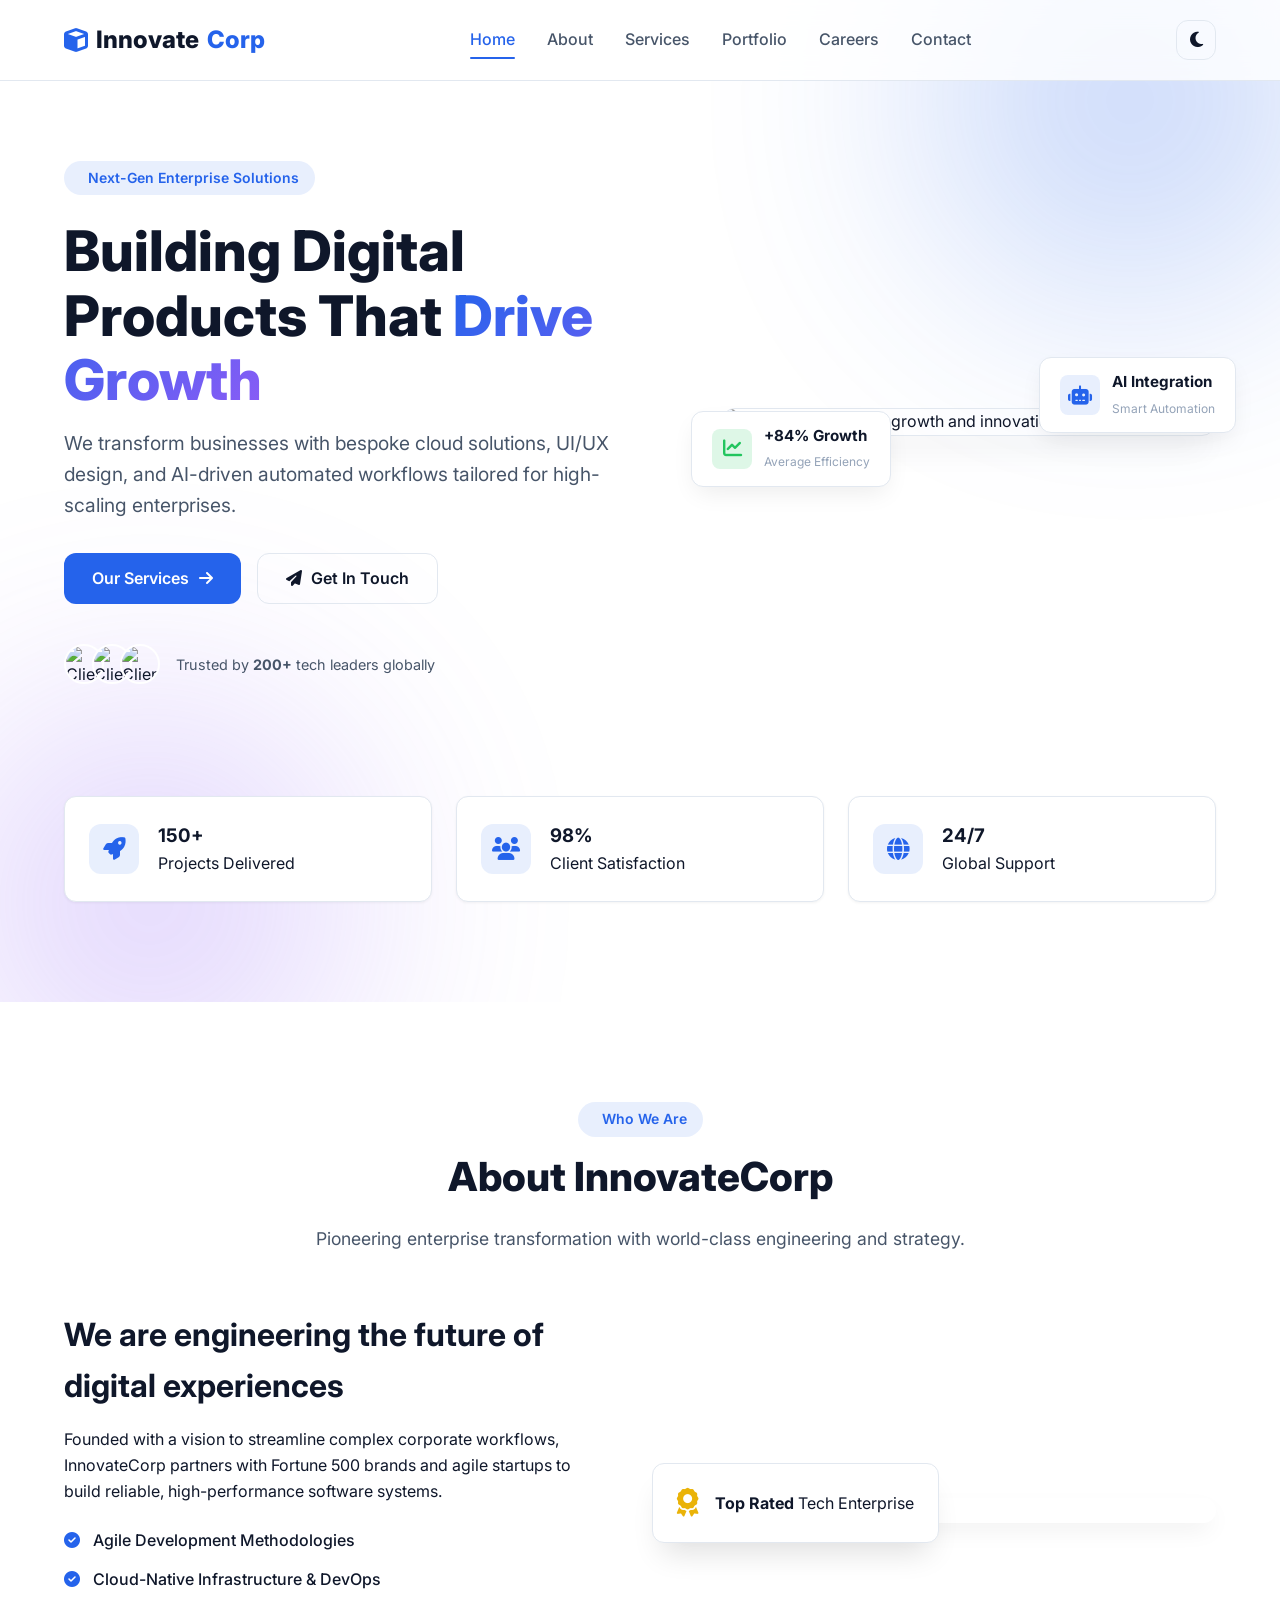
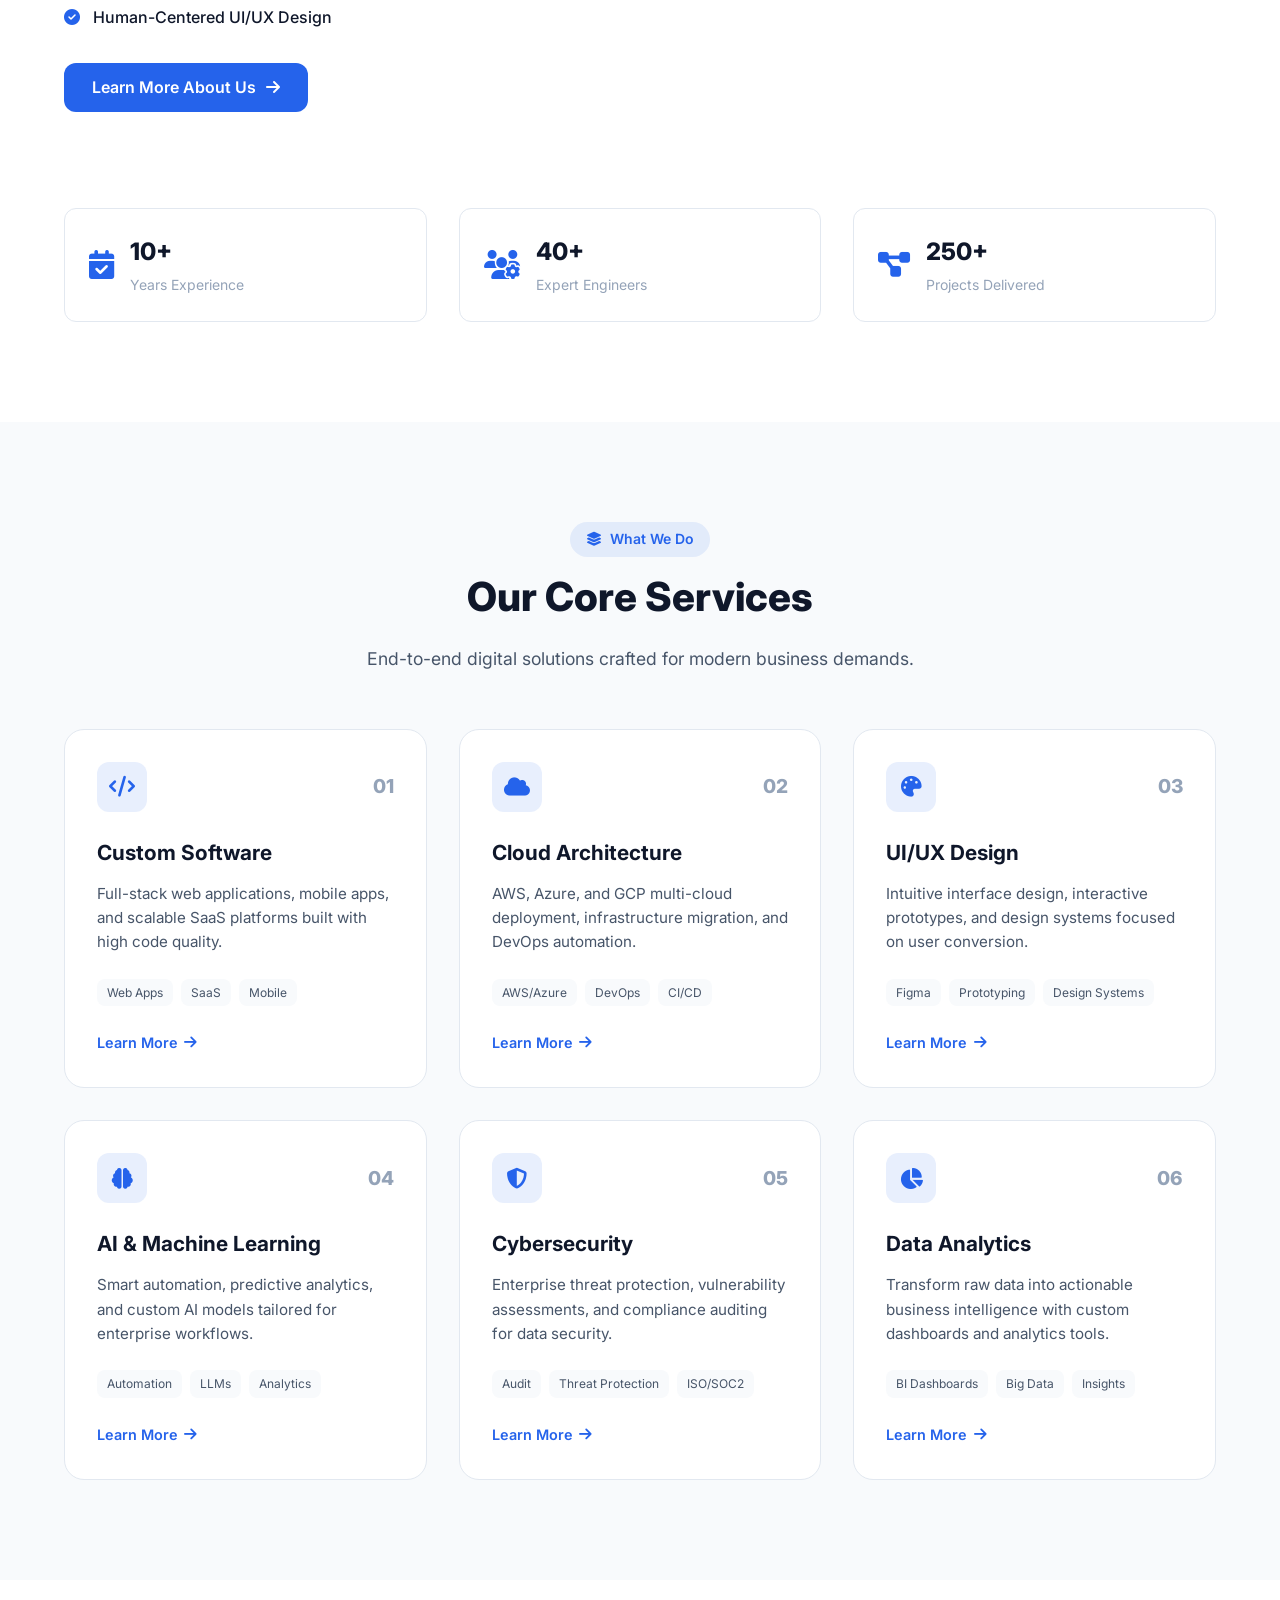
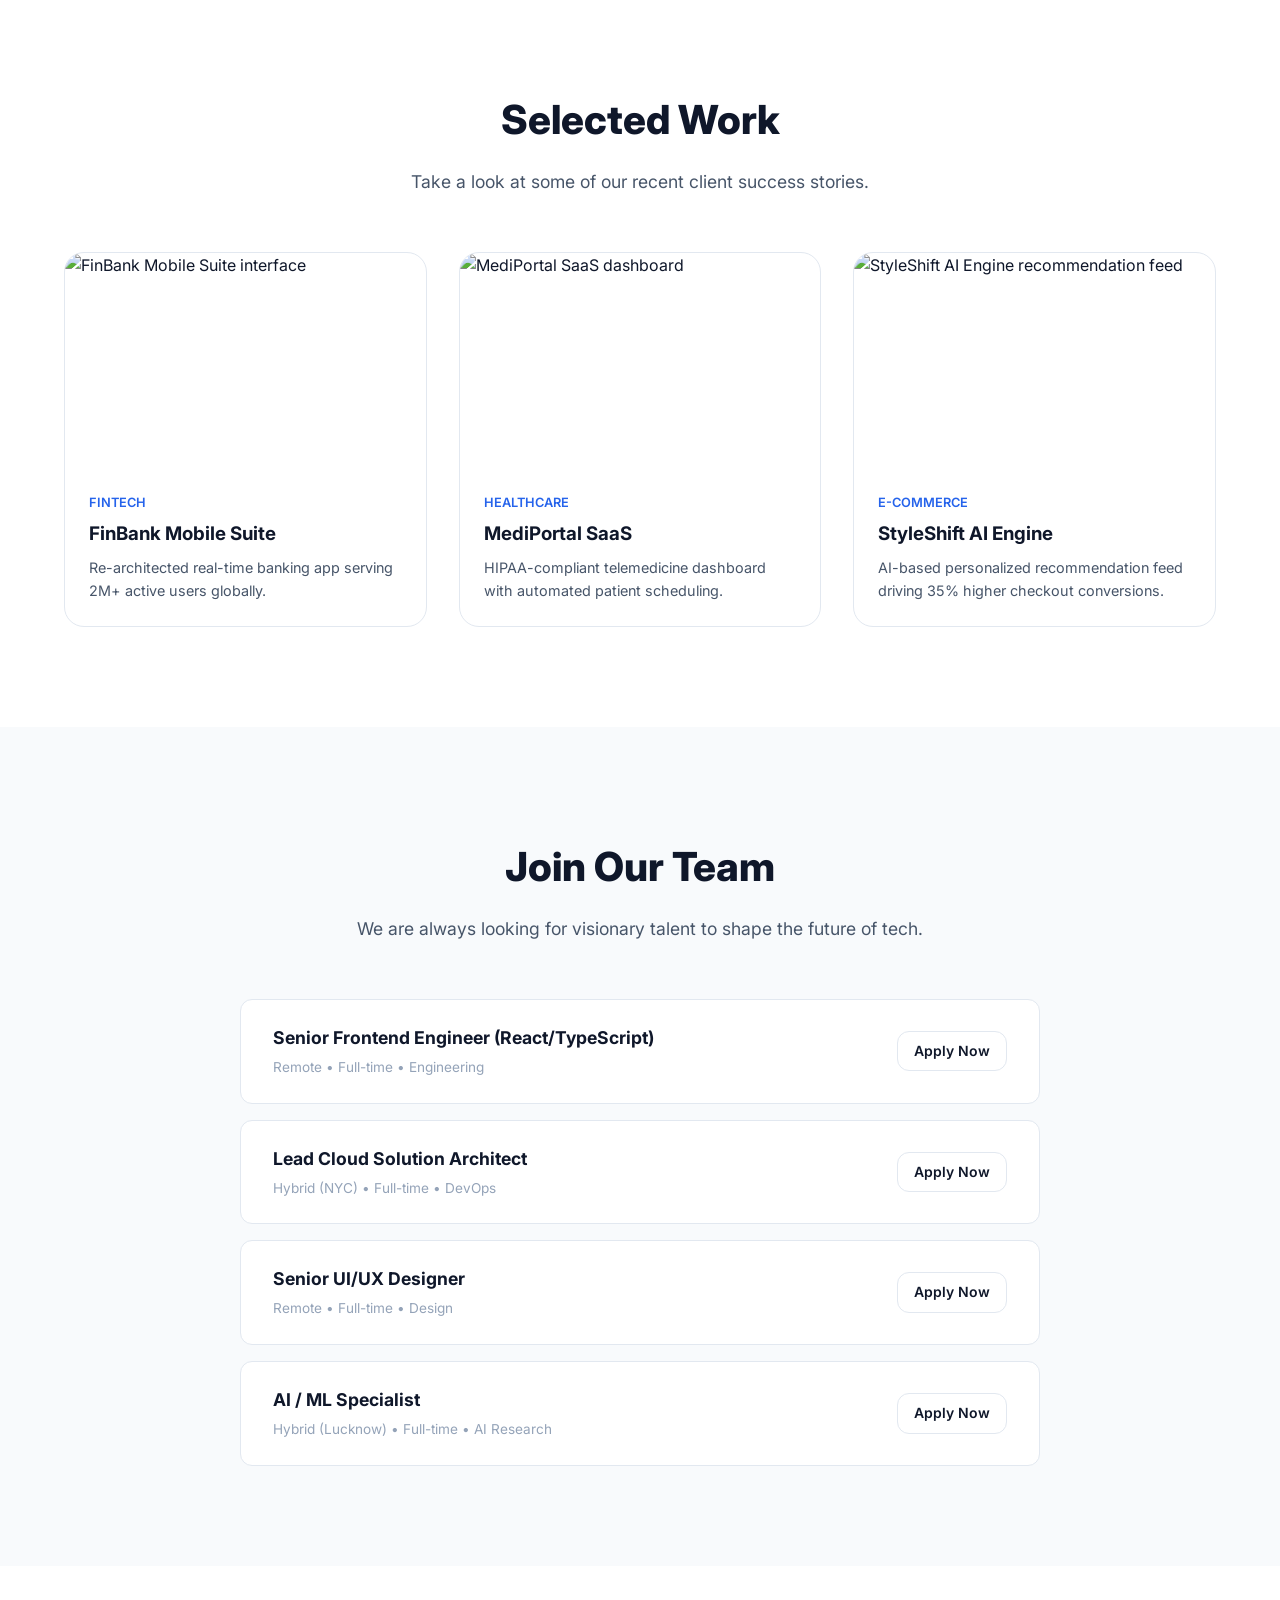
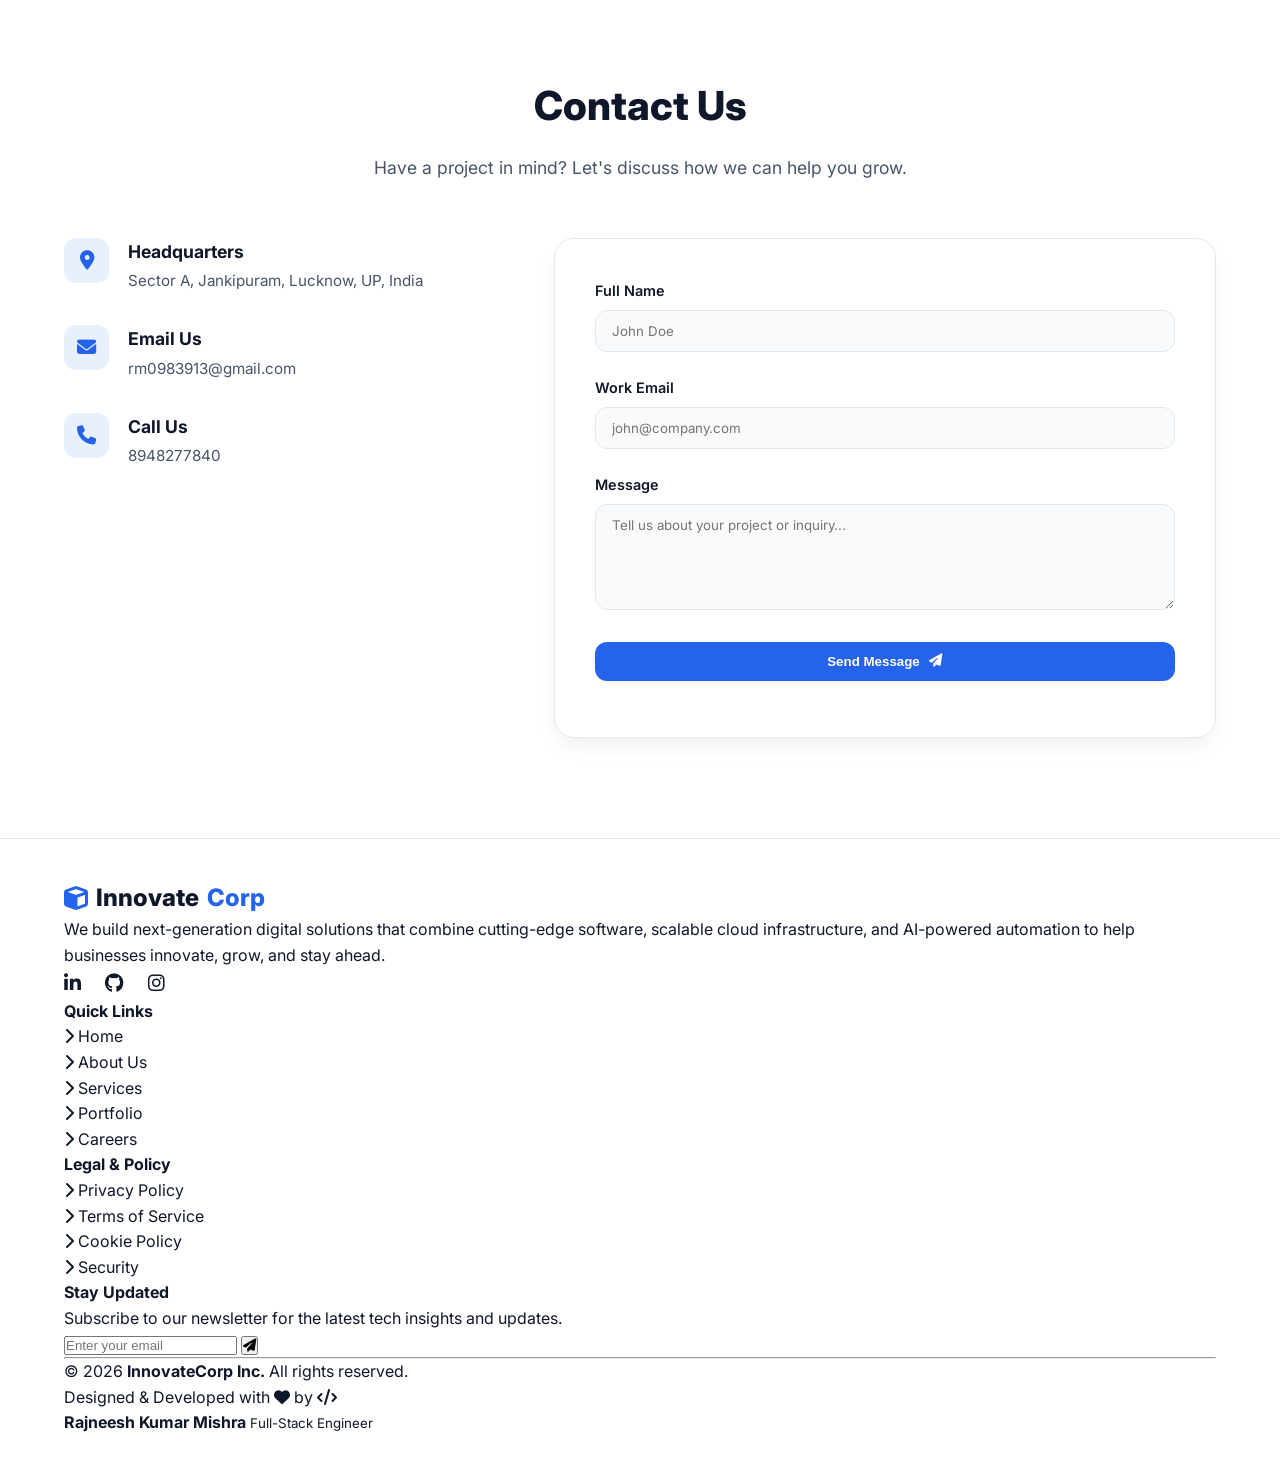
==== commit a2b39452: "Revamp footer section with new layout and links" ====
--- a/index.html
+++ b/index.html
@@ -371,28 +371,28 @@
                             <h3>Senior Frontend Engineer (React/TypeScript)</h3>
                             <p class="job-meta">Remote • Full-time • Engineering</p>
                         </div>
-                        <a href="#contact" class="btn btn-secondary btn-sm">Apply Now</a>
+                        <a href="apply.html" class="btn btn-secondary btn-sm">Apply Now</a>
                     </div>
                     <div class="job-card">
                         <div>
                             <h3>Lead Cloud Solution Architect</h3>
                             <p class="job-meta">Hybrid (NYC) • Full-time • DevOps</p>
                         </div>
-                        <a href="#contact" class="btn btn-secondary btn-sm">Apply Now</a>
+                        <a href="apply.html" class="btn btn-secondary btn-sm">Apply Now</a>
                     </div>
                     <div class="job-card">
                         <div>
                             <h3>Senior UI/UX Designer</h3>
                             <p class="job-meta">Remote • Full-time • Design</p>
                         </div>
-                        <a href="#contact" class="btn btn-secondary btn-sm">Apply Now</a>
+                        <a href="apply.html" class="btn btn-secondary btn-sm">Apply Now</a>
                     </div>
                     <div class="job-card">
                         <div>
                             <h3>AI / ML Specialist</h3>
                             <p class="job-meta">Hybrid (Lucknow) • Full-time • AI Research</p>
                         </div>
-                        <a href="#contact" class="btn btn-secondary btn-sm">Apply Now</a>
+                        <a href="apply.html" class="btn btn-secondary btn-sm">Apply Now</a>
                     </div>
                 </div>
             </div>
@@ -451,21 +451,78 @@
         </section>
     </main>
 
-    <!-- Footer -->
-    <footer class="footer">
-        <div class="container footer-content">
-            <p>&copy; 2026 InnovateCorp Inc. All rights reserved.</p>
-            <div class="footer-links">
-                <a href="#">Privacy Policy</a>
-                <a href="#">Terms of Service</a>
-            </div>
+    <!-- Footer Section -->
+<footer class="footer">
+    <!-- Top Footer Grid -->
+    <div class="container footer-top">
+        <div class="footer-brand">
+            <a href="#home" class="logo">
+                <i class="fa-solid fa-cube logo-icon"></i> Innovate<span>Corp</span>
+            </a>
+            <p class="brand-desc">We build next-generation digital solutions that combine cutting-edge software, scalable cloud infrastructure, and AI-powered automation to help businesses innovate, grow, and stay ahead.
+            </p>
             <div class="social-links">
-                <a href="#" aria-label="LinkedIn"><i class="fa-brands fa-linkedin"></i></a>
-                <a href="#" aria-label="GitHub"><i class="fa-brands fa-github"></i></a>
-                <a href="#" aria-label="Twitter"><i class="fa-brands fa-x-twitter"></i></a>
-            </div>
-        </div>
-    </footer>
+                <a href="#" aria-label="LinkedIn" class="social-icon"><i class="fa-brands fa-linkedin-in"></i></a>
+                <a href="#" aria-label="GitHub" class="social-icon"><i class="fa-brands fa-github"></i></a>
+                <a href="#" aria-label="Instagram" class="social-icon"><i class="fa-brands fa-instagram"></i></a>
+            </div>
+        </div>
+
+        <div class="footer-links-col">
+            <h4>Quick Links</h4>
+            <ul>
+                <li><a href="#home"><i class="fa-solid fa-chevron-right"></i> Home</a></li>
+                <li><a href="#about"><i class="fa-solid fa-chevron-right"></i> About Us</a></li>
+                <li><a href="#services"><i class="fa-solid fa-chevron-right"></i> Services</a></li>
+                <li><a href="#portfolio"><i class="fa-solid fa-chevron-right"></i> Portfolio</a></li>
+                <li><a href="#careers"><i class="fa-solid fa-chevron-right"></i> Careers</a></li>
+            </ul>
+        </div>
+
+        <div class="footer-links-col">
+            <h4>Legal & Policy</h4>
+            <ul>
+                <li><a href="#"><i class="fa-solid fa-chevron-right"></i> Privacy Policy</a></li>
+                <li><a href="#"><i class="fa-solid fa-chevron-right"></i> Terms of Service</a></li>
+                <li><a href="#"><i class="fa-solid fa-chevron-right"></i> Cookie Policy</a></li>
+                <li><a href="#"><i class="fa-solid fa-chevron-right"></i> Security</a></li>
+            </ul>
+        </div>
+
+        <div class="footer-newsletter">
+            <h4>Stay Updated</h4>
+            <p>Subscribe to our newsletter for the latest tech insights and updates.</p>
+            <form class="newsletter-form" id="newsletterForm">
+                <div class="input-group">
+                    <input type="email" placeholder="Enter your email" required>
+                    <button type="submit" aria-label="Subscribe"><i class="fa-solid fa-paper-plane"></i></button>
+                </div>
+            </form>
+        </div>
+    </div>
+
+    <!-- Divider Line -->
+    <div class="container"><hr class="footer-divider"></div>
+
+    <!-- Bottom Footer (Copyright & Developer Details) -->
+    <div class="container footer-bottom">
+        <div class="copyright">
+            <p>&copy; 2026 <strong>InnovateCorp Inc.</strong> All rights reserved.</p>
+        </div>
+        
+        <!-- Developer Details Badge -->
+        <div class="developer-credits">
+            <span>Designed & Developed with <i class="fa-solid fa-heart heart-icon"></i> by</span>
+            <a href="https://www.linkedin.com/in/rajneesh-kumar-mishra-033228314?utm_source=share_via&utm_content=profile&utm_medium=member_android" target="_blank" class="dev-badge">
+                <i class="fa-solid fa-code"></i>
+                <div class="dev-info">
+                    <strong>Rajneesh Kumar Mishra</strong>
+                    <small>Full-Stack Engineer</small>
+                </div>
+            </a>
+        </div>
+    </div>
+</footer>
 
     <script src="script.js"></script>
 </body>
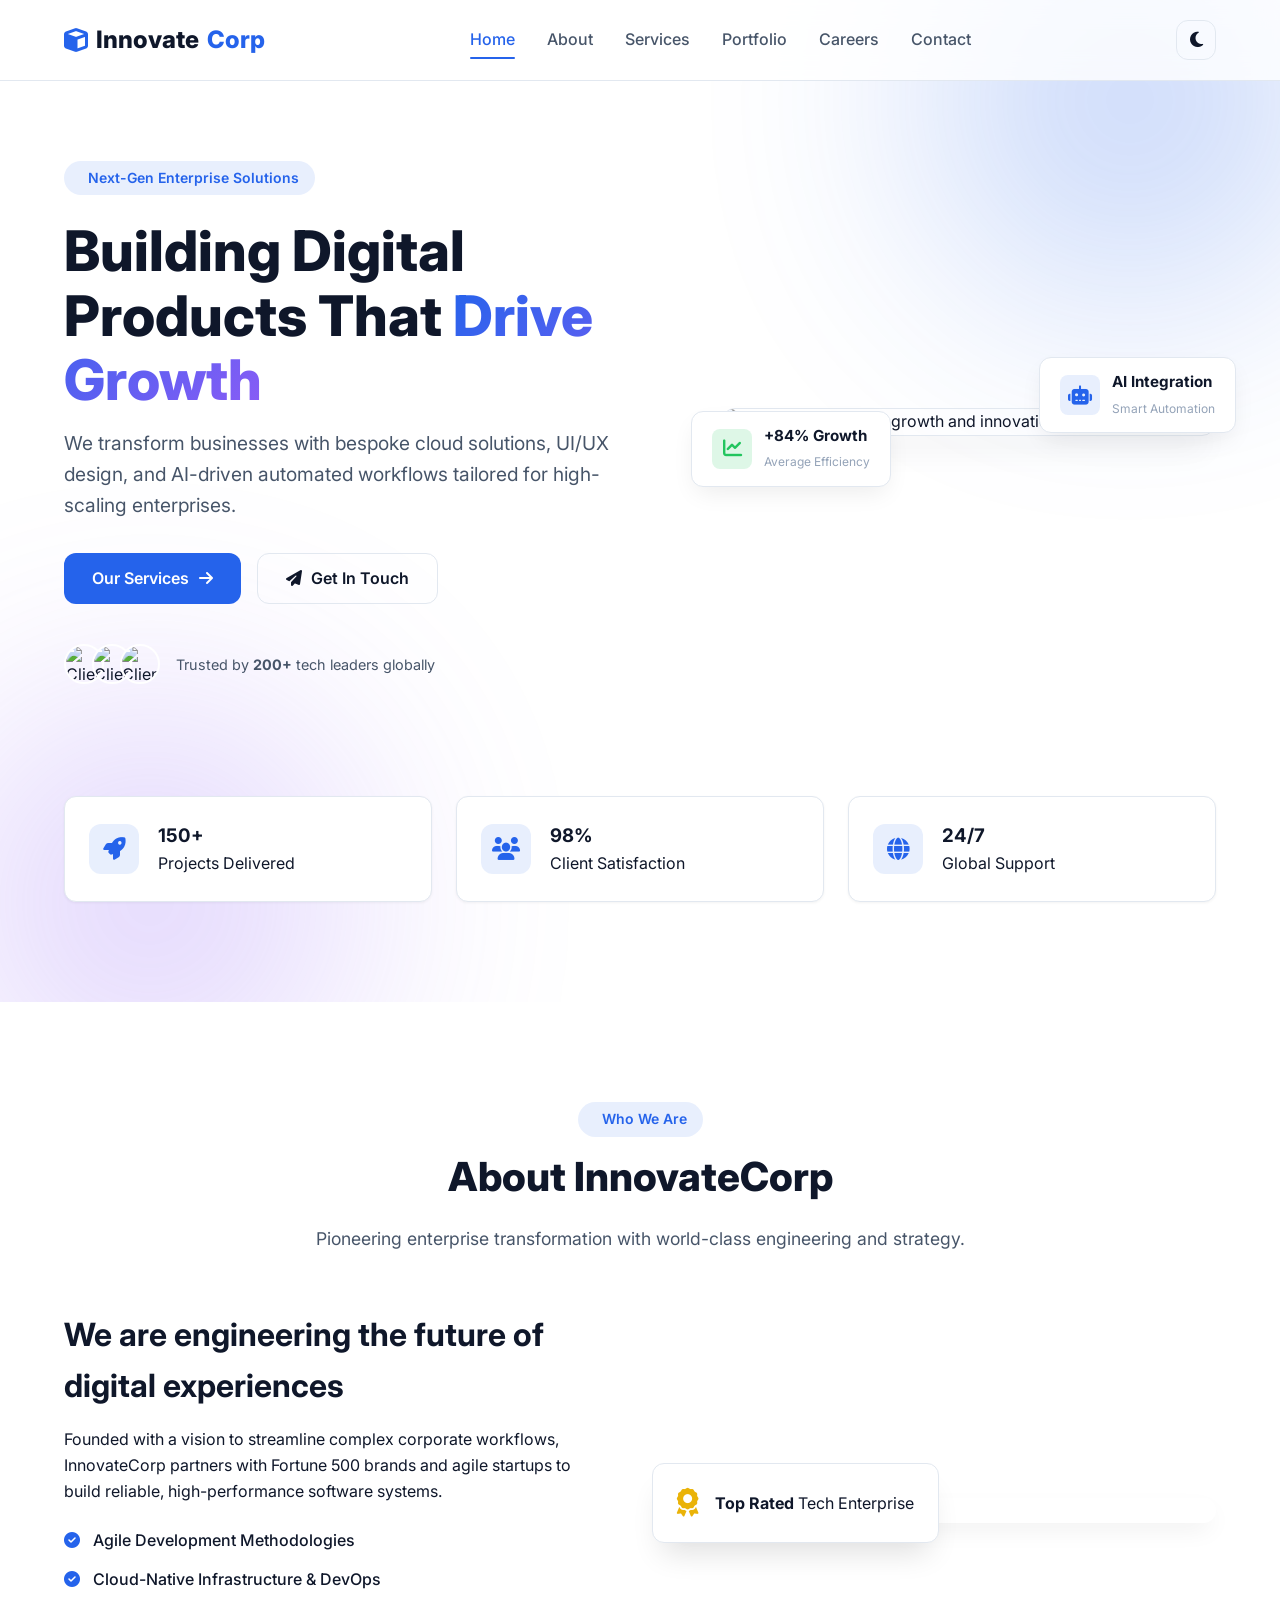
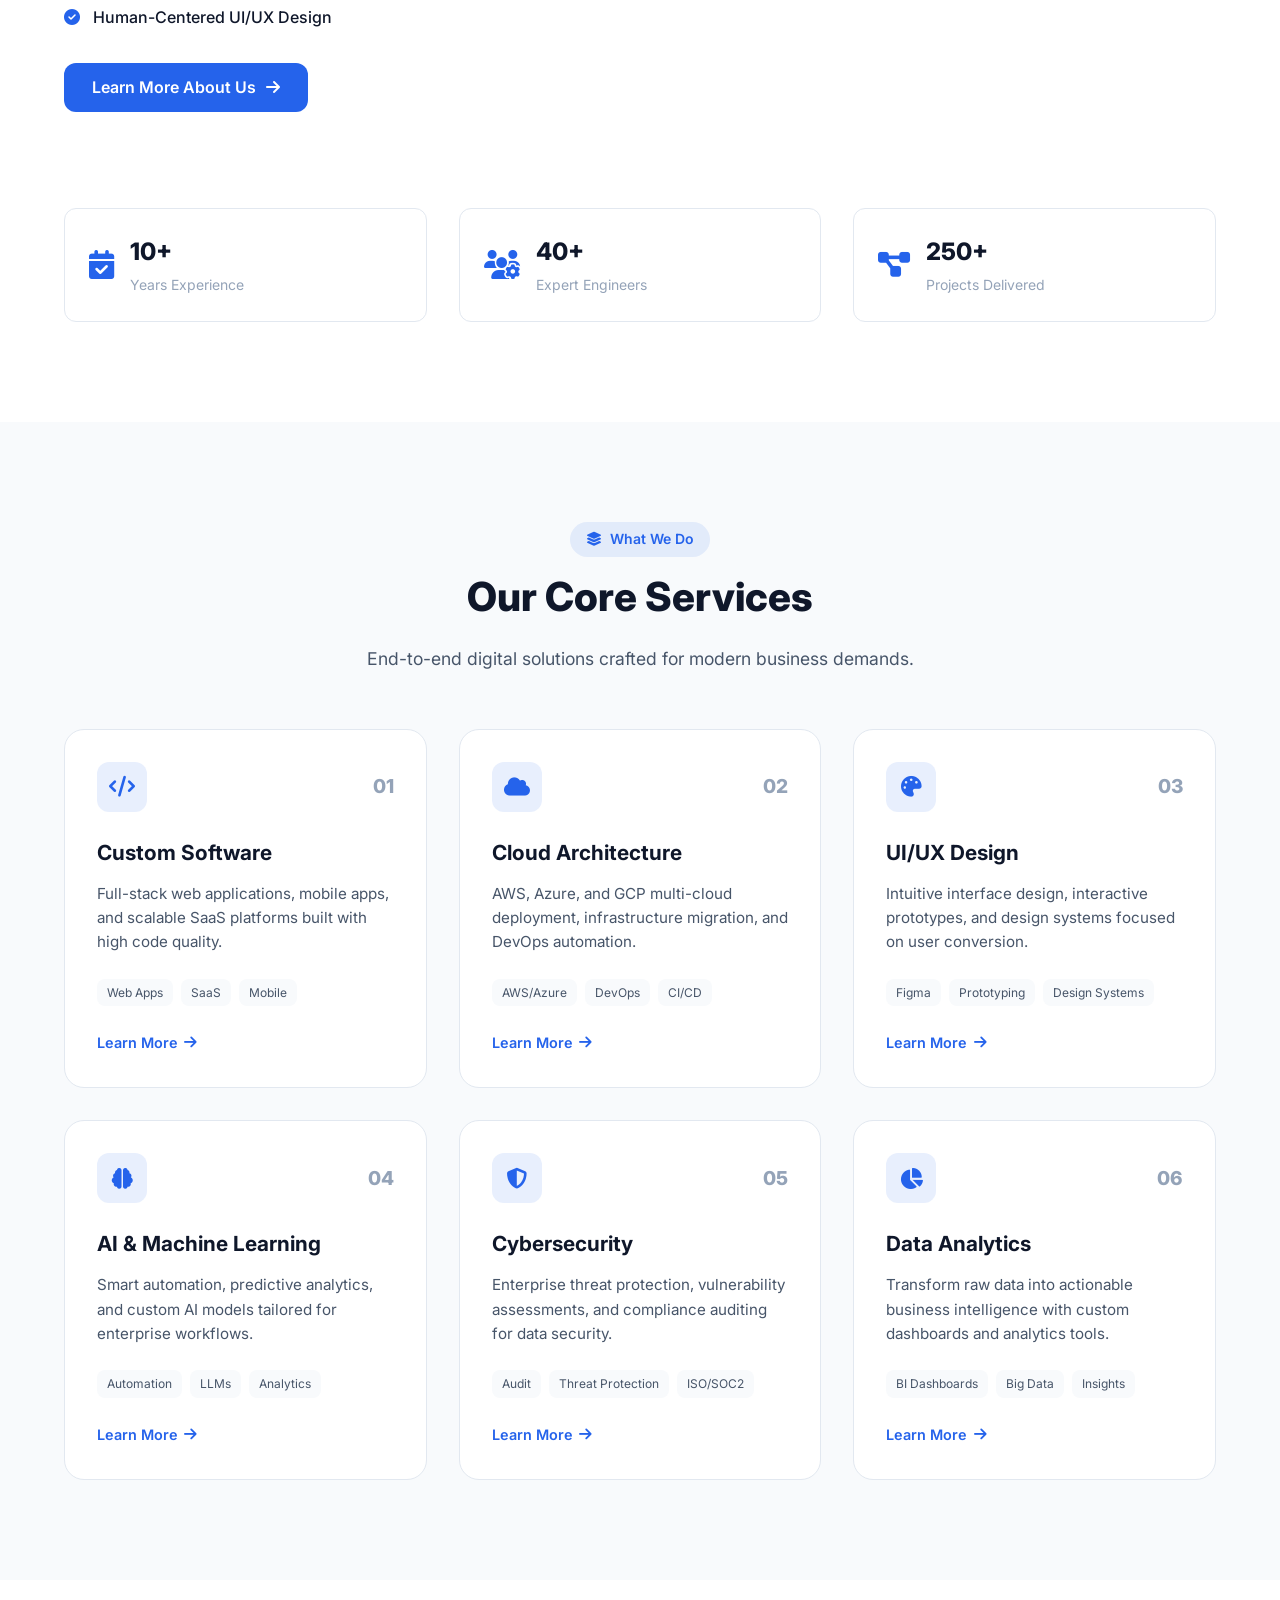
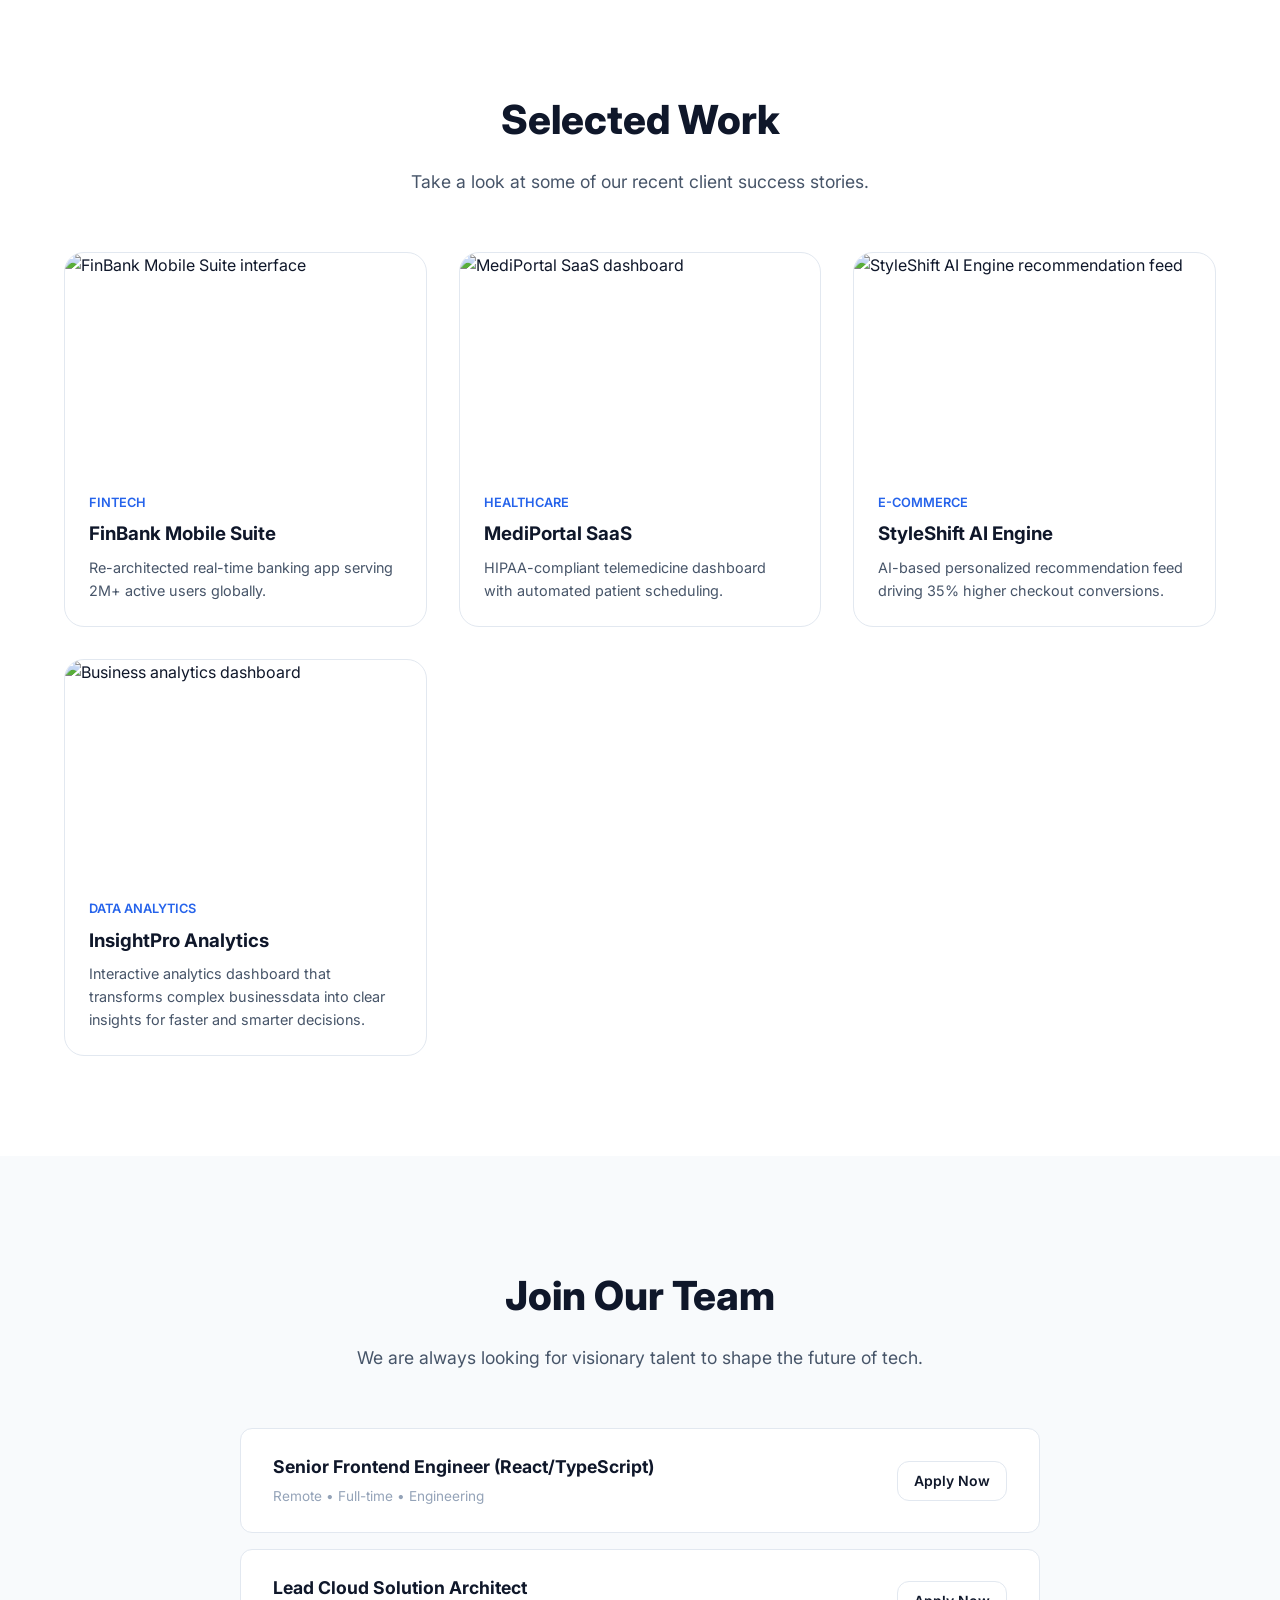
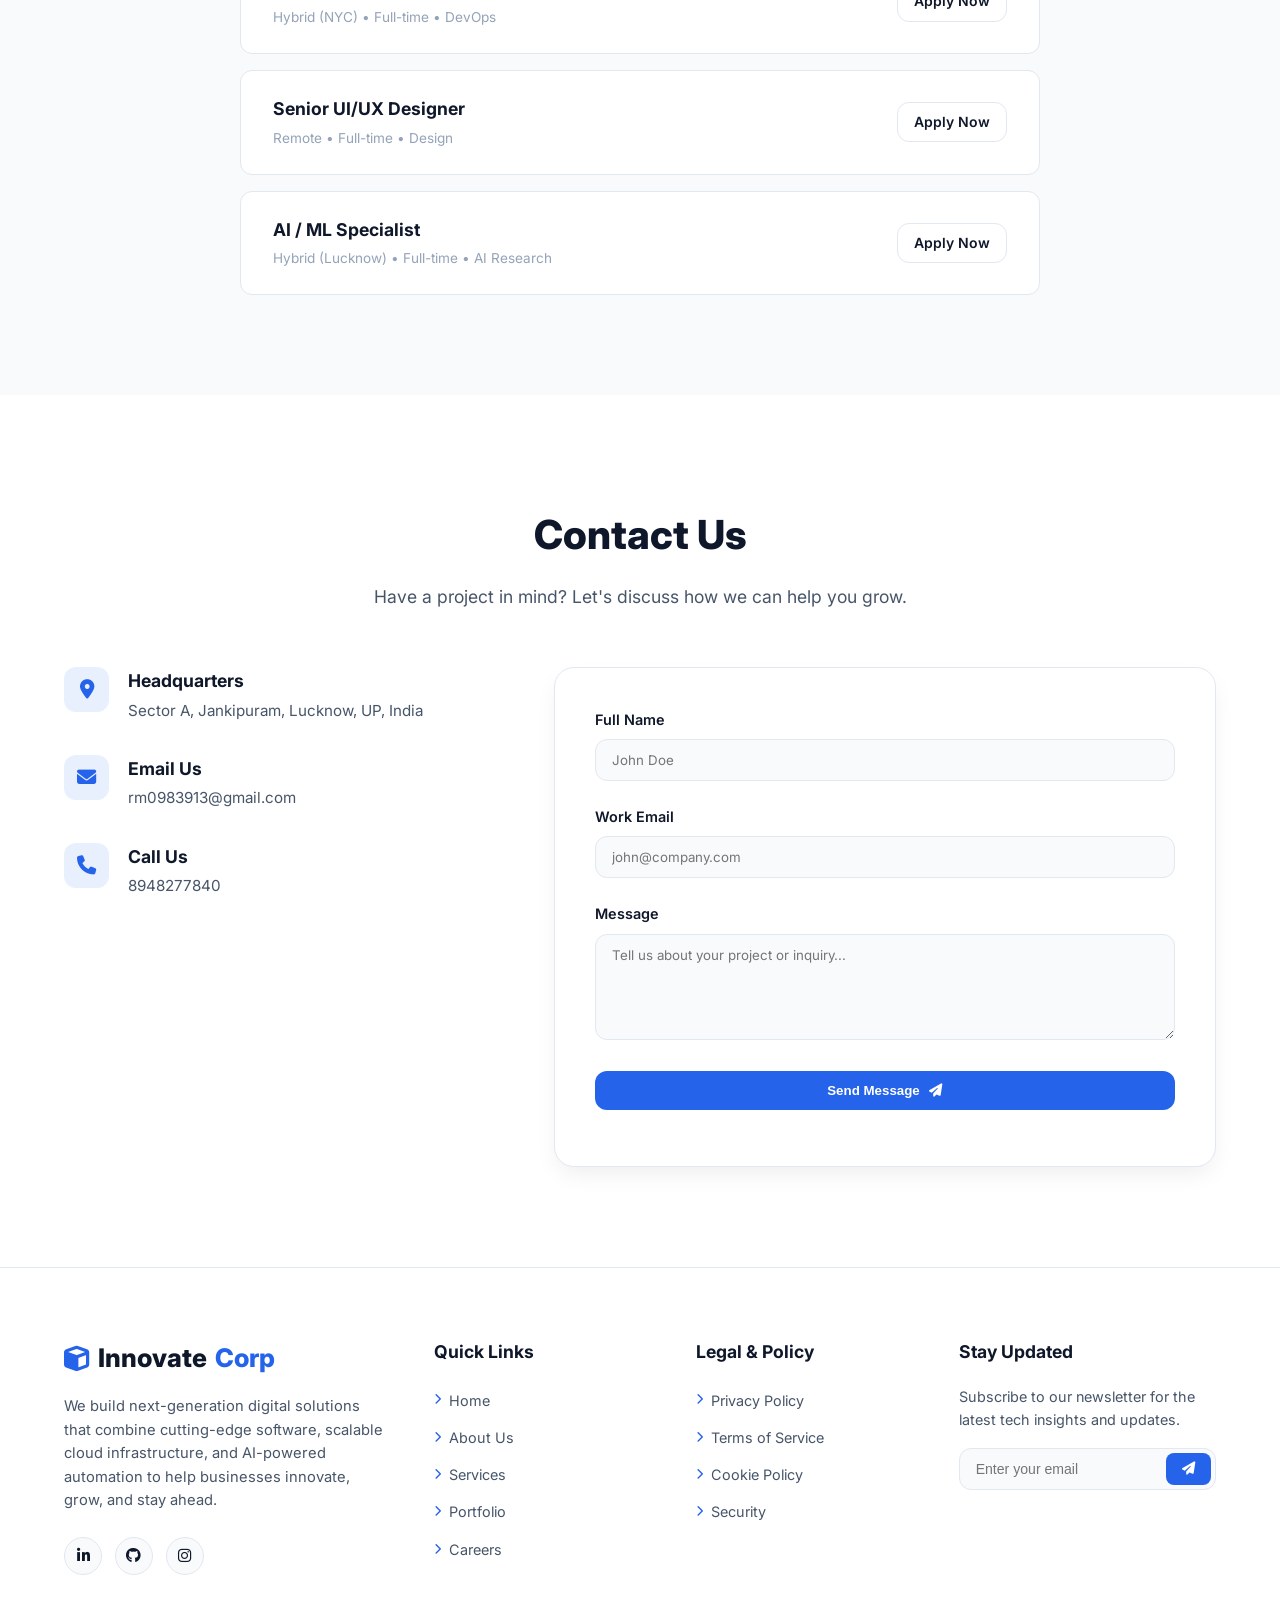
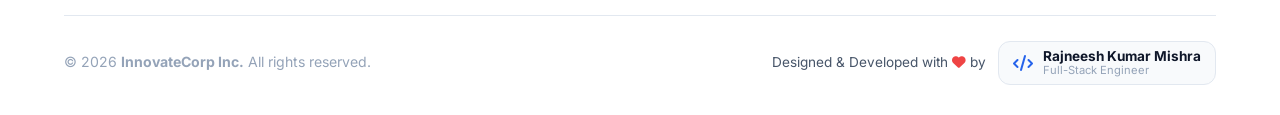
==== commit bbca30af: "Update index.html" ====
--- a/index.html
+++ b/index.html
@@ -354,6 +354,14 @@
                         <h3>StyleShift AI Engine</h3>
                         <p>AI-based personalized recommendation feed driving 35% higher checkout conversions.</p>
                     </div>
+                    
+ <div class="card portfolio-card">
+    <img  src="https://images.unsplash.com/photo-1551288049-bebda4e38f71?auto=format&fit=crop&w=1200&q=80"alt="Business analytics dashboard"
+        class="portfolio-image">
+    <div class="portfolio-tag">Data Analytics</div>
+    <h3>InsightPro Analytics</h3>
+    <p> Interactive analytics dashboard that transforms complex businessdata into clear insights for faster and smarter decisions. </p>
+</div>            
                 </div>
             </div>
         </section>
--- a/styles.css
+++ b/styles.css
@@ -812,35 +812,247 @@
 .form-status.error { color: #ef4444; }
 
 /* ==========================================
-   Footer
+   Enhanced Footer Section
    ========================================== */
 .footer {
+  background: var(--bg-card);
   border-top: 1px solid var(--border-color);
-  padding: 40px 0;
-  background: var(--bg-card);
-}
-
-.footer-content {
+  padding-top: 70px;
+  padding-bottom: 30px;
+  position: relative;
+  overflow: hidden;
+}
+
+/* Footer Top Grid */
+.footer-top {
+  display: grid;
+  grid-template-columns: 1.5fr 1fr 1fr 1.2fr;
+  gap: 3rem;
+  margin-bottom: 40px;
+}
+
+.footer-brand .logo {
+  font-size: 1.6rem;
+  margin-bottom: 1rem;
+}
+
+.brand-desc {
+  color: var(--text-secondary);
+  font-size: 0.92rem;
+  line-height: 1.6;
+  margin-bottom: 1.5rem;
+}
+
+/* Social Media Buttons */
+.social-links {
+  display: flex;
+  gap: 0.8rem;
+}
+
+.social-icon {
+  width: 38px;
+  height: 38px;
+  border-radius: 50%;
+  background: var(--bg-alt);
+  color: var(--text-primary);
+  border: 1px solid var(--border-color);
+  display: flex;
+  align-items: center;
+  justify-content: center;
+  font-size: 0.95rem;
+  transition: var(--transition);
+}
+
+.social-icon:hover {
+  background: var(--primary);
+  color: #ffffff;
+  border-color: var(--primary);
+  transform: translateY(-4px);
+  box-shadow: 0 5px 15px rgba(37, 99, 235, 0.3);
+}
+
+/* Footer Link Columns */
+.footer-links-col h4, 
+.footer-newsletter h4 {
+  font-size: 1.1rem;
+  font-weight: 700;
+  margin-bottom: 1.2rem;
+  color: var(--text-primary);
+  position: relative;
+}
+
+.footer-links-col ul {
+  display: flex;
+  flex-direction: column;
+  gap: 0.7rem;
+}
+
+.footer-links-col a {
+  color: var(--text-secondary);
+  font-size: 0.9rem;
+  display: inline-flex;
+  align-items: center;
+  gap: 0.5rem;
+  transition: var(--transition);
+}
+
+.footer-links-col a i {
+  font-size: 0.7rem;
+  color: var(--primary);
+  transition: var(--transition);
+}
+
+.footer-links-col a:hover {
+  color: var(--primary);
+  transform: translateX(4px);
+}
+
+/* Newsletter Form */
+.footer-newsletter p {
+  color: var(--text-secondary);
+  font-size: 0.9rem;
+  margin-bottom: 1rem;
+}
+
+.newsletter-form .input-group {
+  display: flex;
+  background: var(--bg-alt);
+  border: 1px solid var(--border-color);
+  border-radius: var(--radius-md);
+  padding: 4px;
+  transition: var(--transition);
+}
+
+.newsletter-form .input-group:focus-within {
+  border-color: var(--primary);
+  box-shadow: 0 0 0 3px var(--primary-light);
+}
+
+.newsletter-form input {
+  border: none;
+  background: transparent;
+  padding: 8px 12px;
+  outline: none;
+  color: var(--text-primary);
+  width: 100%;
+  font-size: 0.88rem;
+}
+
+.newsletter-form button {
+  background: var(--primary);
+  color: #fff;
+  border: none;
+  padding: 8px 16px;
+  border-radius: var(--radius-sm);
+  cursor: pointer;
+  transition: var(--transition);
+}
+
+.newsletter-form button:hover {
+  background: var(--primary-hover);
+}
+
+/* Footer Divider */
+.footer-divider {
+  border: none;
+  height: 1px;
+  background: var(--border-color);
+  margin-bottom: 25px;
+}
+
+/* Footer Bottom Layout */
+.footer-bottom {
   display: flex;
   justify-content: space-between;
   align-items: center;
   flex-wrap: wrap;
   gap: 1.5rem;
-  font-size: 0.9rem;
+}
+
+.copyright p {
   color: var(--text-muted);
-}
-
-.footer-links, .social-links {
-  display: flex;
-  gap: 1.5rem;
-}
-
-.social-links a {
-  font-size: 1.2rem;
-}
-
-.social-links a:hover {
-  color: var(--primary);
+  font-size: 0.88rem;
+}
+
+/* Developer Credits Badge */
+.developer-credits {
+  display: flex;
+  align-items: center;
+  gap: 0.8rem;
+  font-size: 0.85rem;
+  color: var(--text-secondary);
+}
+
+.heart-icon {
+  color: #ef4444;
+  animation: heartBeat 1.5s infinite;
+}
+
+@keyframes heartBeat {
+  0%, 100% { transform: scale(1); }
+  50% { transform: scale(1.2); }
+}
+
+.dev-badge {
+  display: flex;
+  align-items: center;
+  gap: 0.6rem;
+  padding: 6px 14px;
+  background: var(--bg-alt);
+  border: 1px solid var(--border-color);
+  border-radius: var(--radius-md);
+  color: var(--text-primary);
+  transition: var(--transition);
+}
+
+.dev-badge i {
+  color: var(--primary);
+  font-size: 1rem;
+}
+
+.dev-info {
+  display: flex;
+  flex-direction: column;
+  line-height: 1.2;
+}
+
+.dev-info strong {
+  font-size: 0.85rem;
+  color: var(--text-primary);
+}
+
+.dev-info small {
+  font-size: 0.7rem;
+  color: var(--text-muted);
+}
+
+.dev-badge:hover {
+  border-color: var(--primary);
+  background: var(--primary-light);
+  transform: translateY(-2px);
+}
+
+/* Responsive Styles for Footer */
+@media (max-width: 992px) {
+  .footer-top {
+    grid-template-columns: 1fr 1fr;
+    gap: 2.5rem;
+  }
+}
+
+@media (max-width: 576px) {
+  .footer-top {
+    grid-template-columns: 1fr;
+  }
+
+  .footer-bottom {
+    flex-direction: column;
+    text-align: center;
+  }
+
+  .developer-credits {
+    flex-direction: column;
+  }
 }
 
 /* ==========================================
